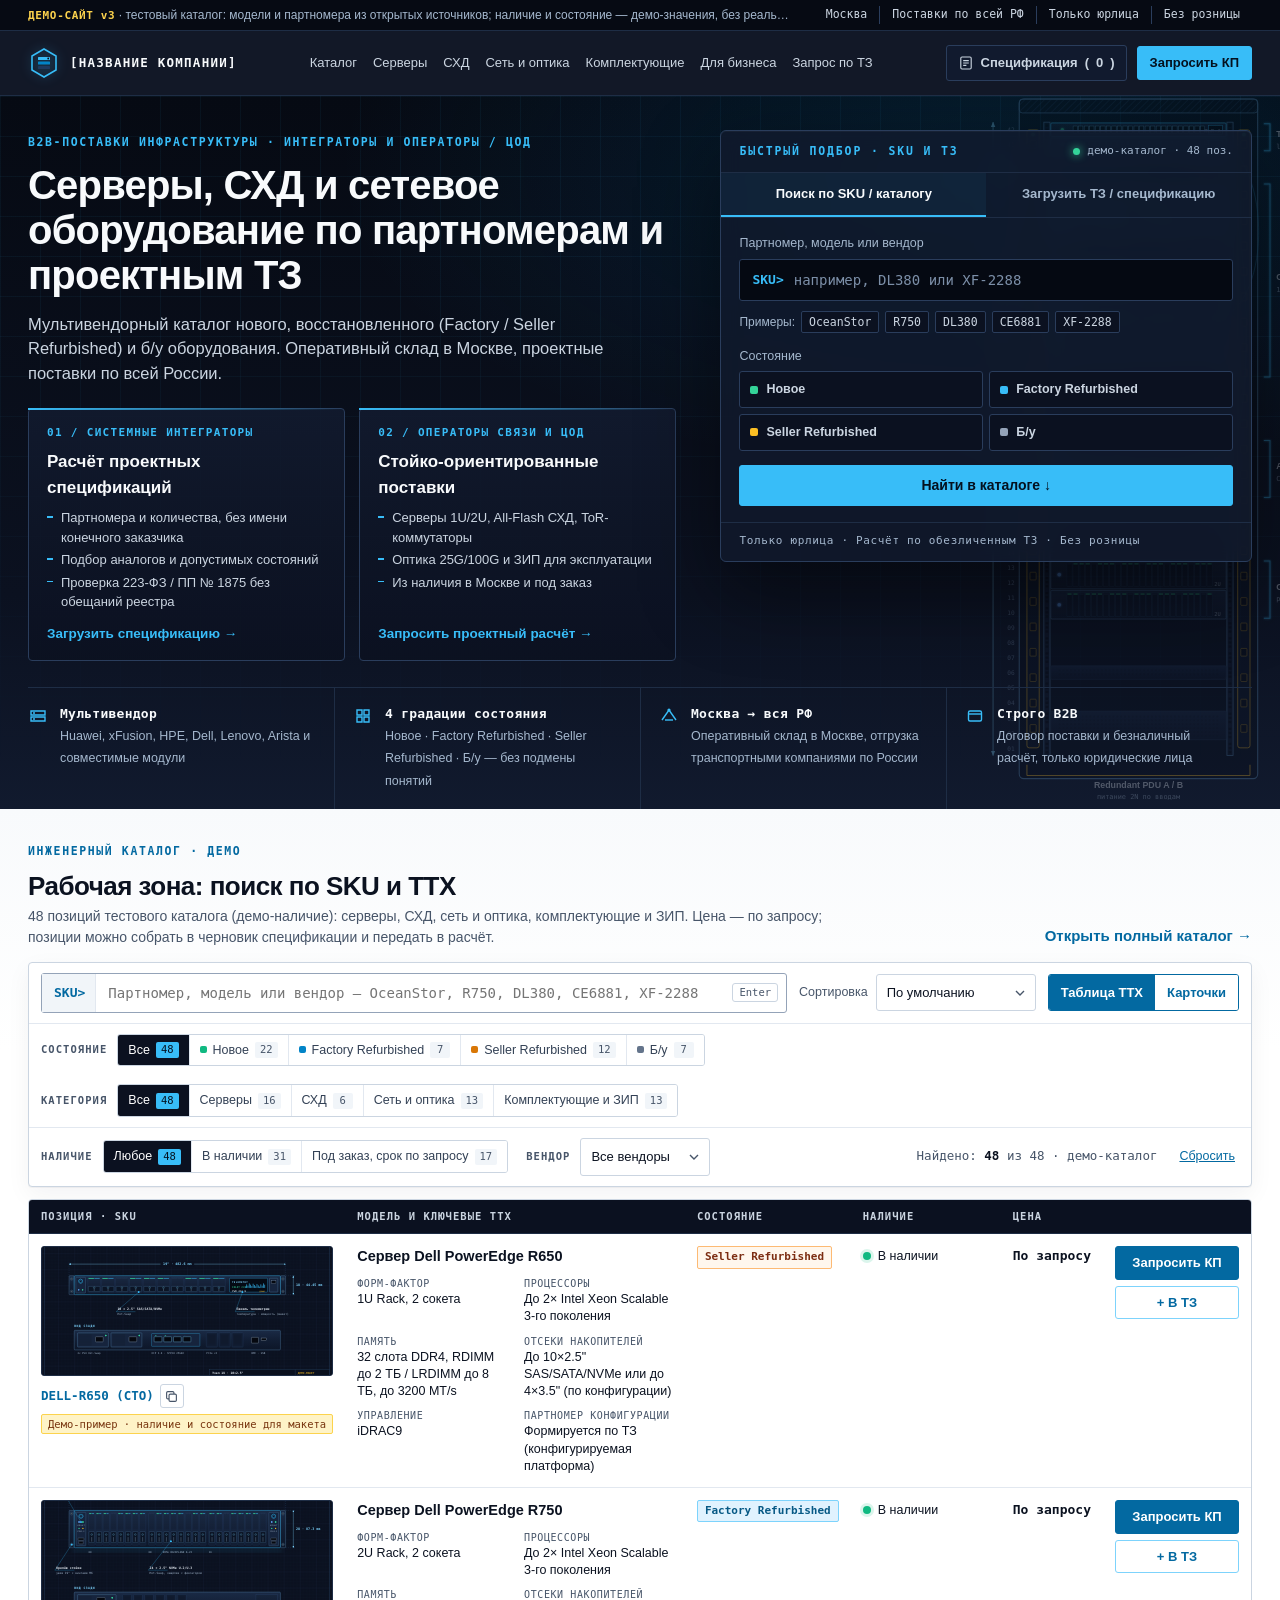
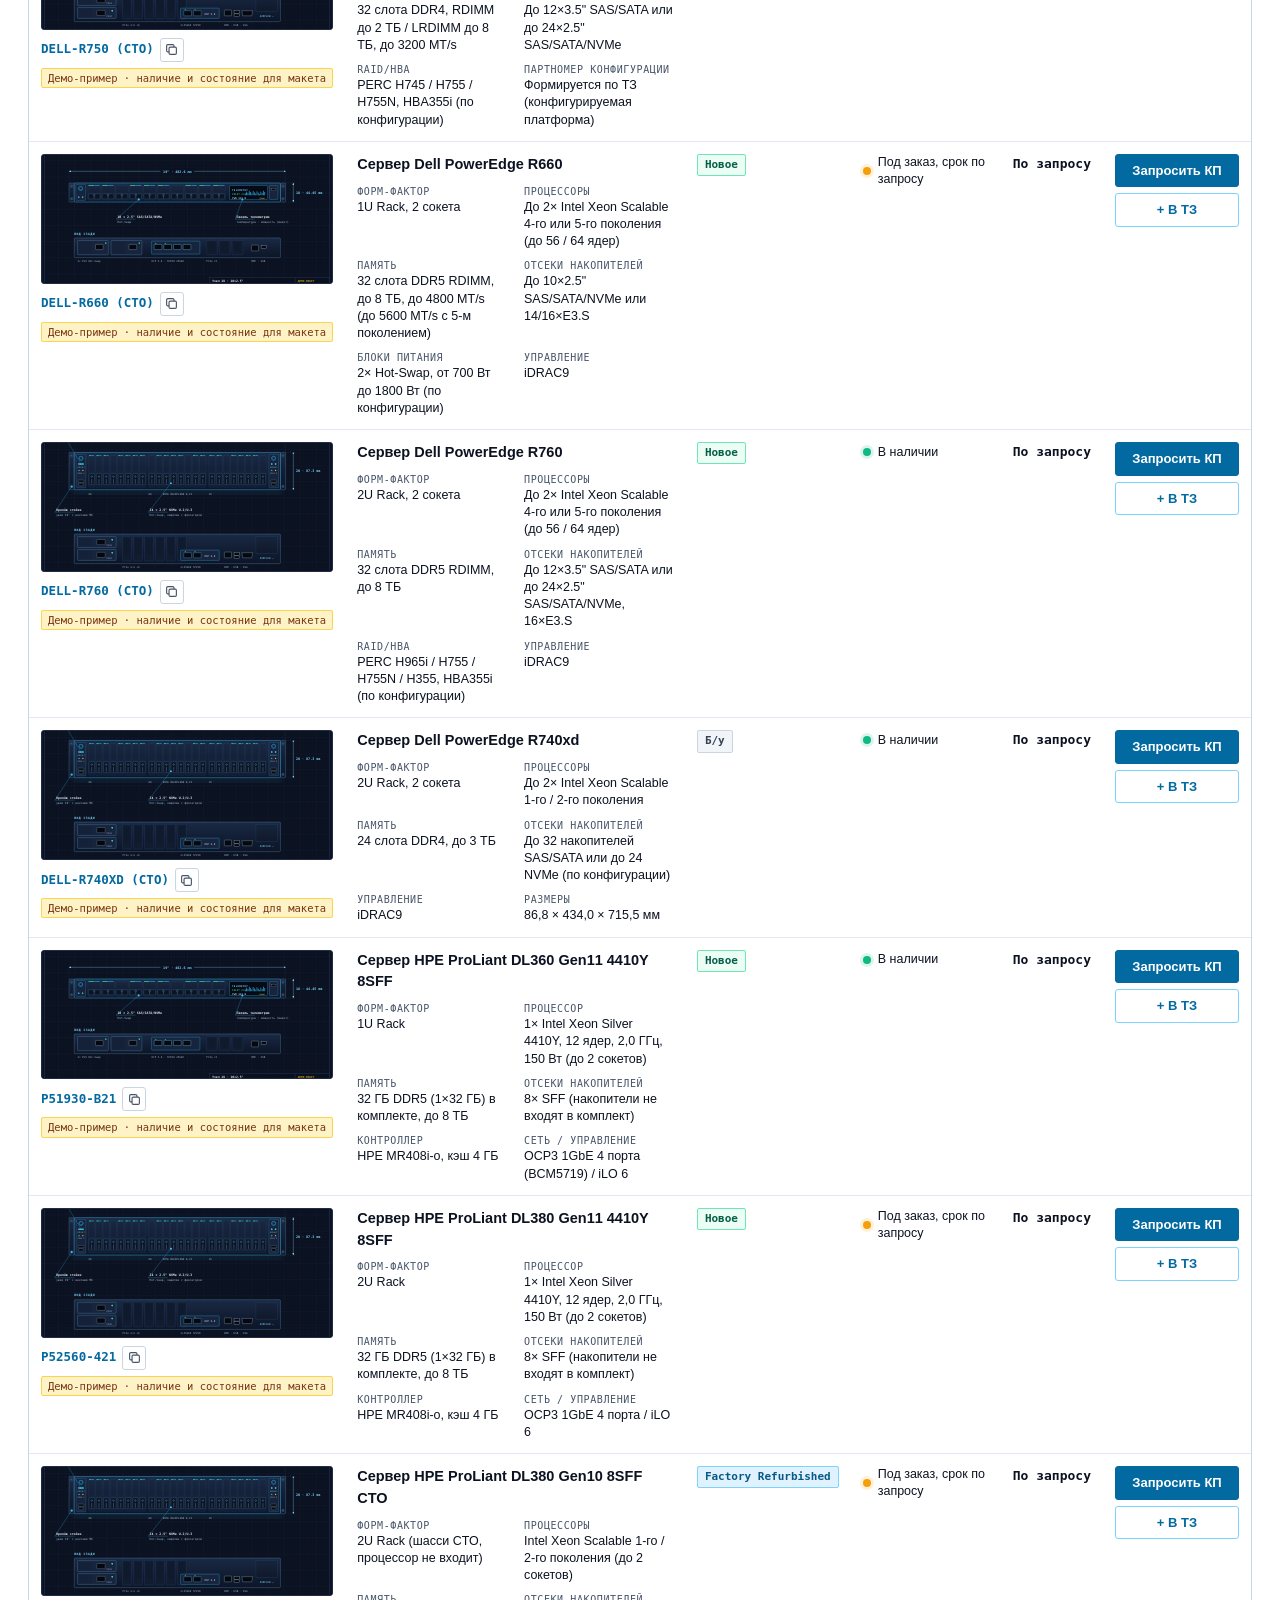
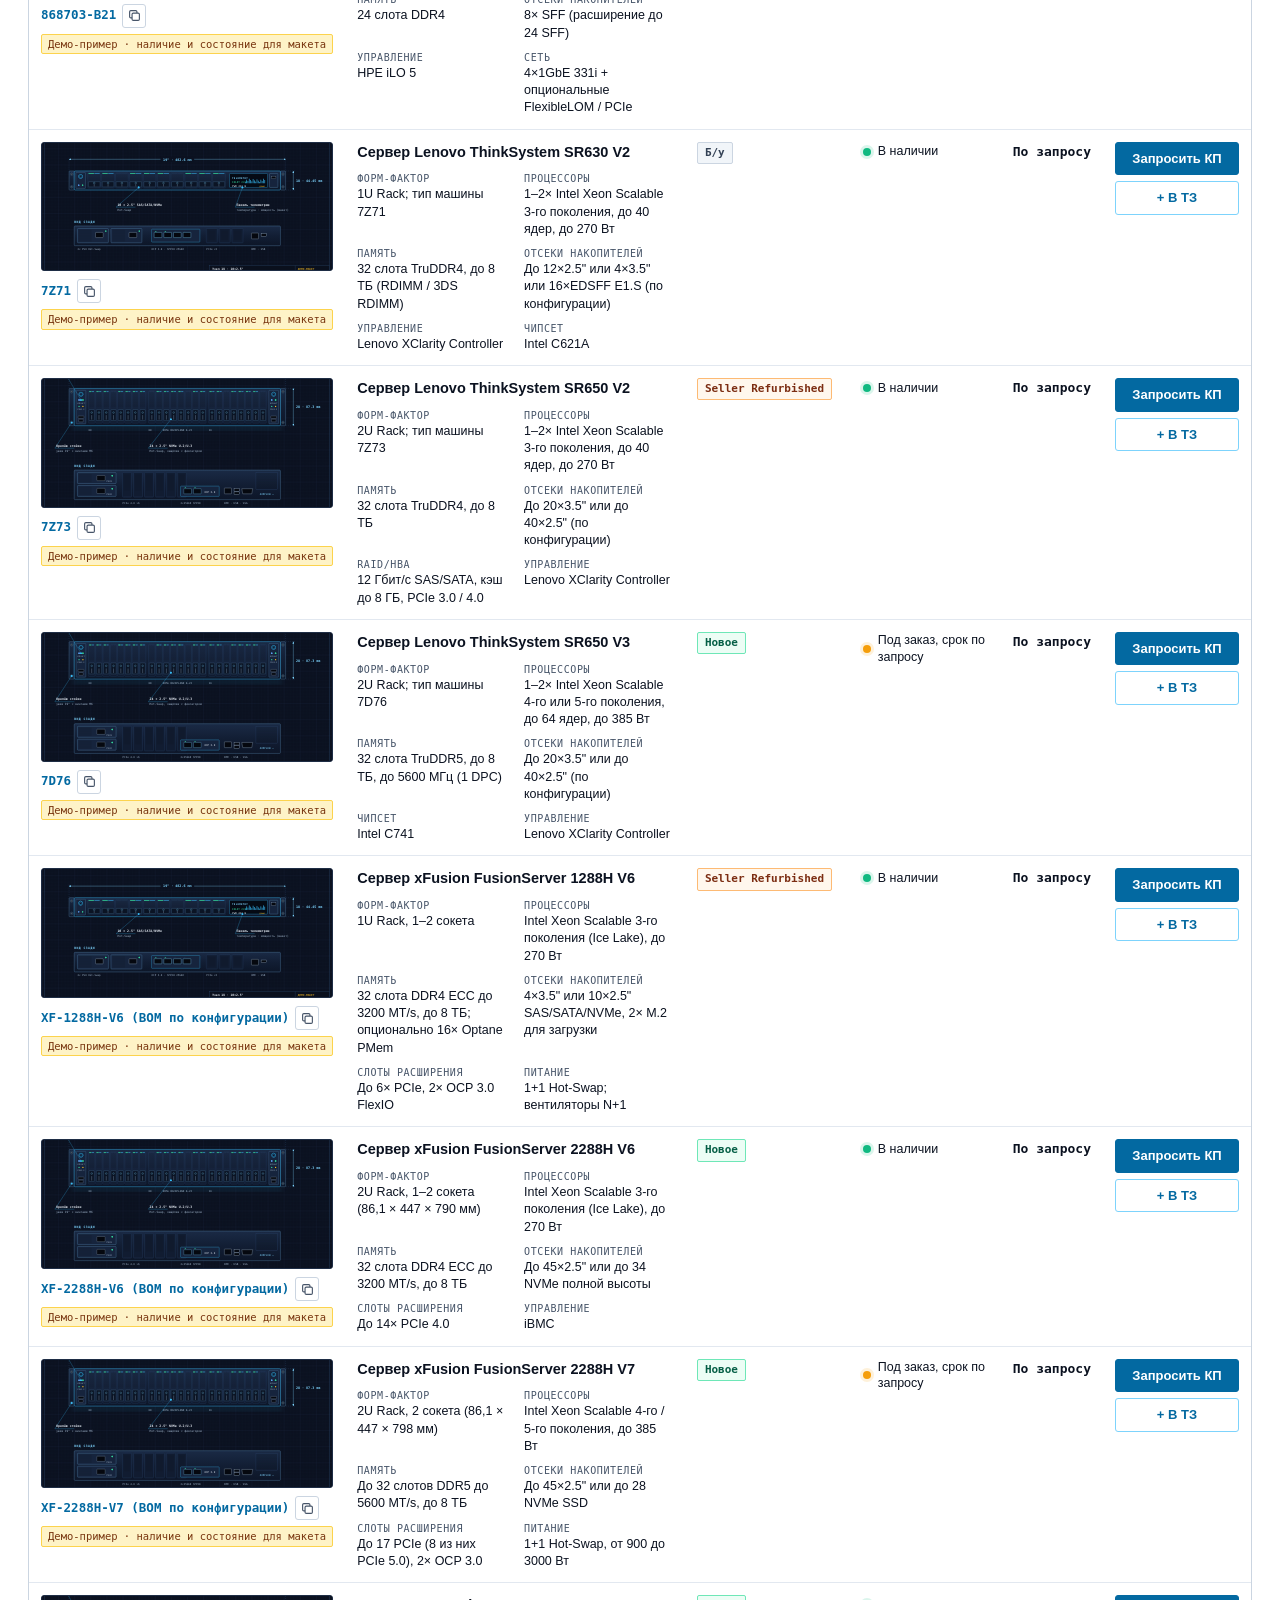
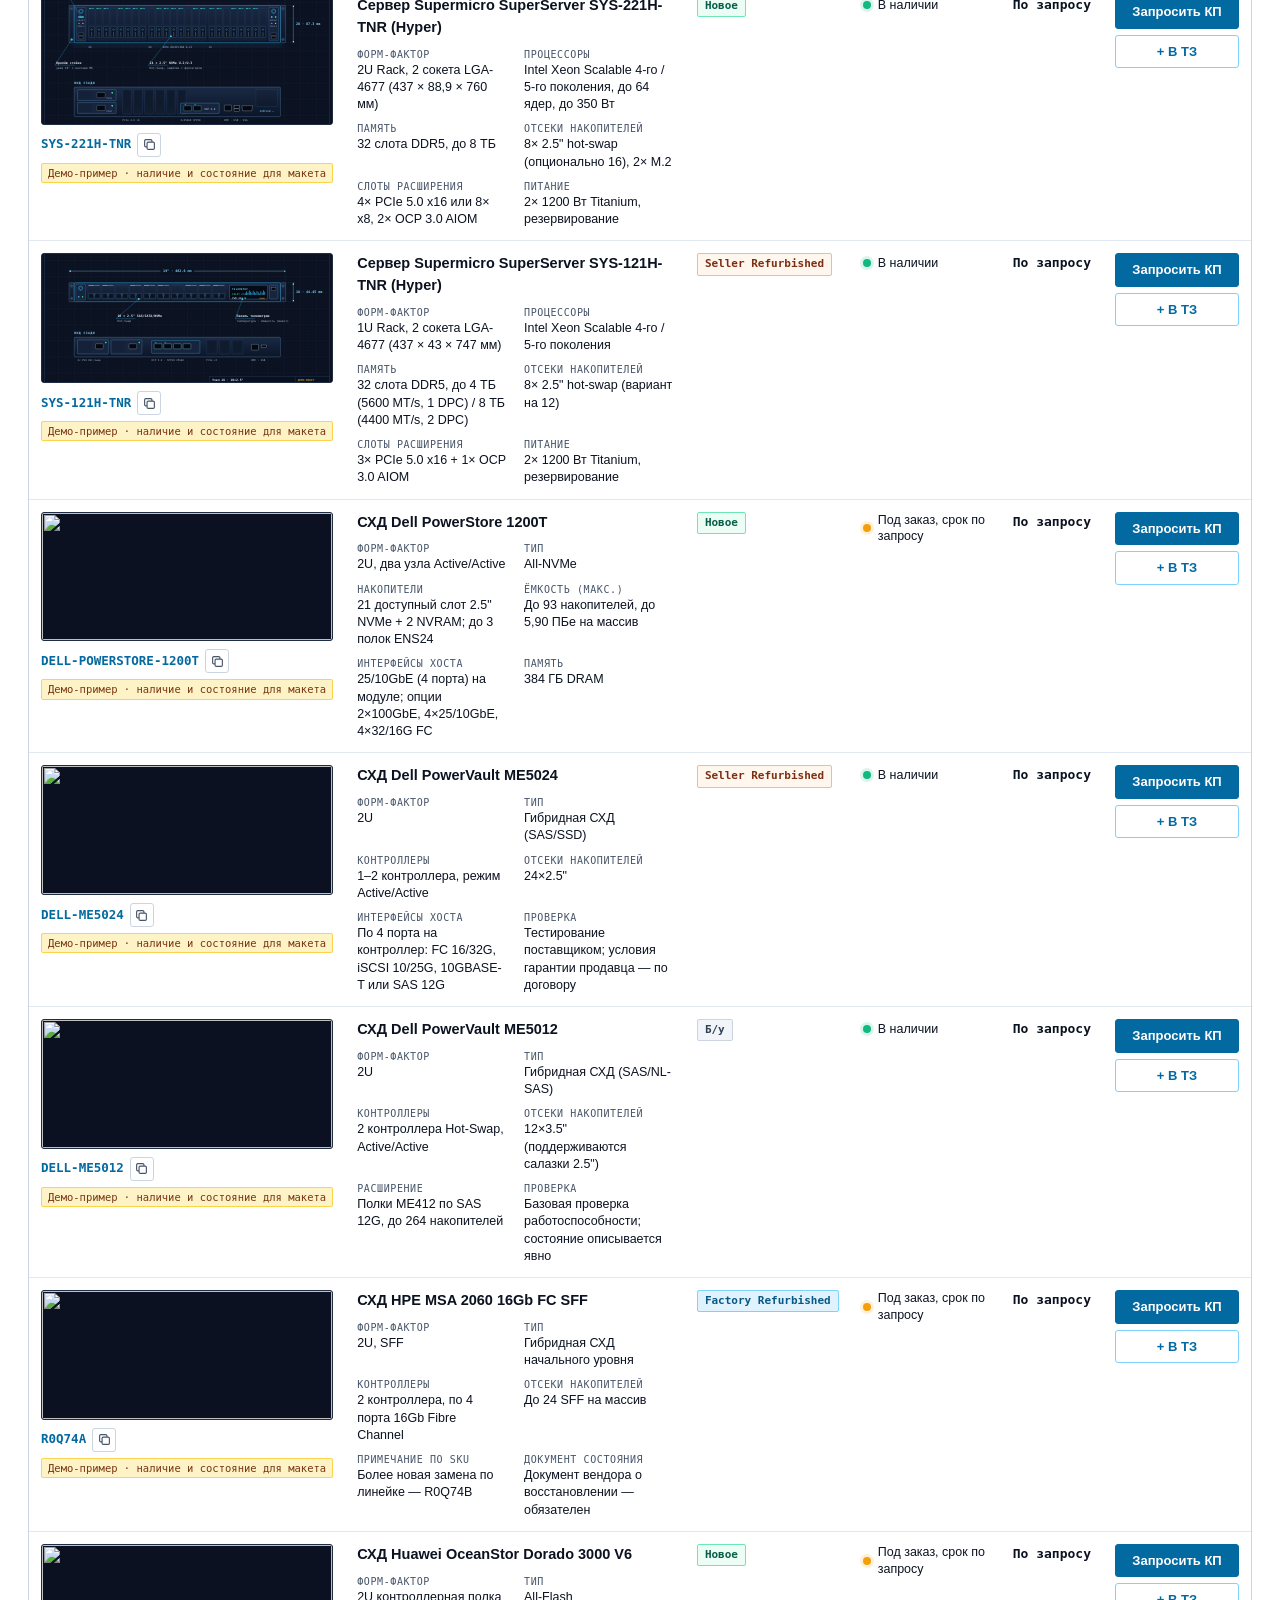
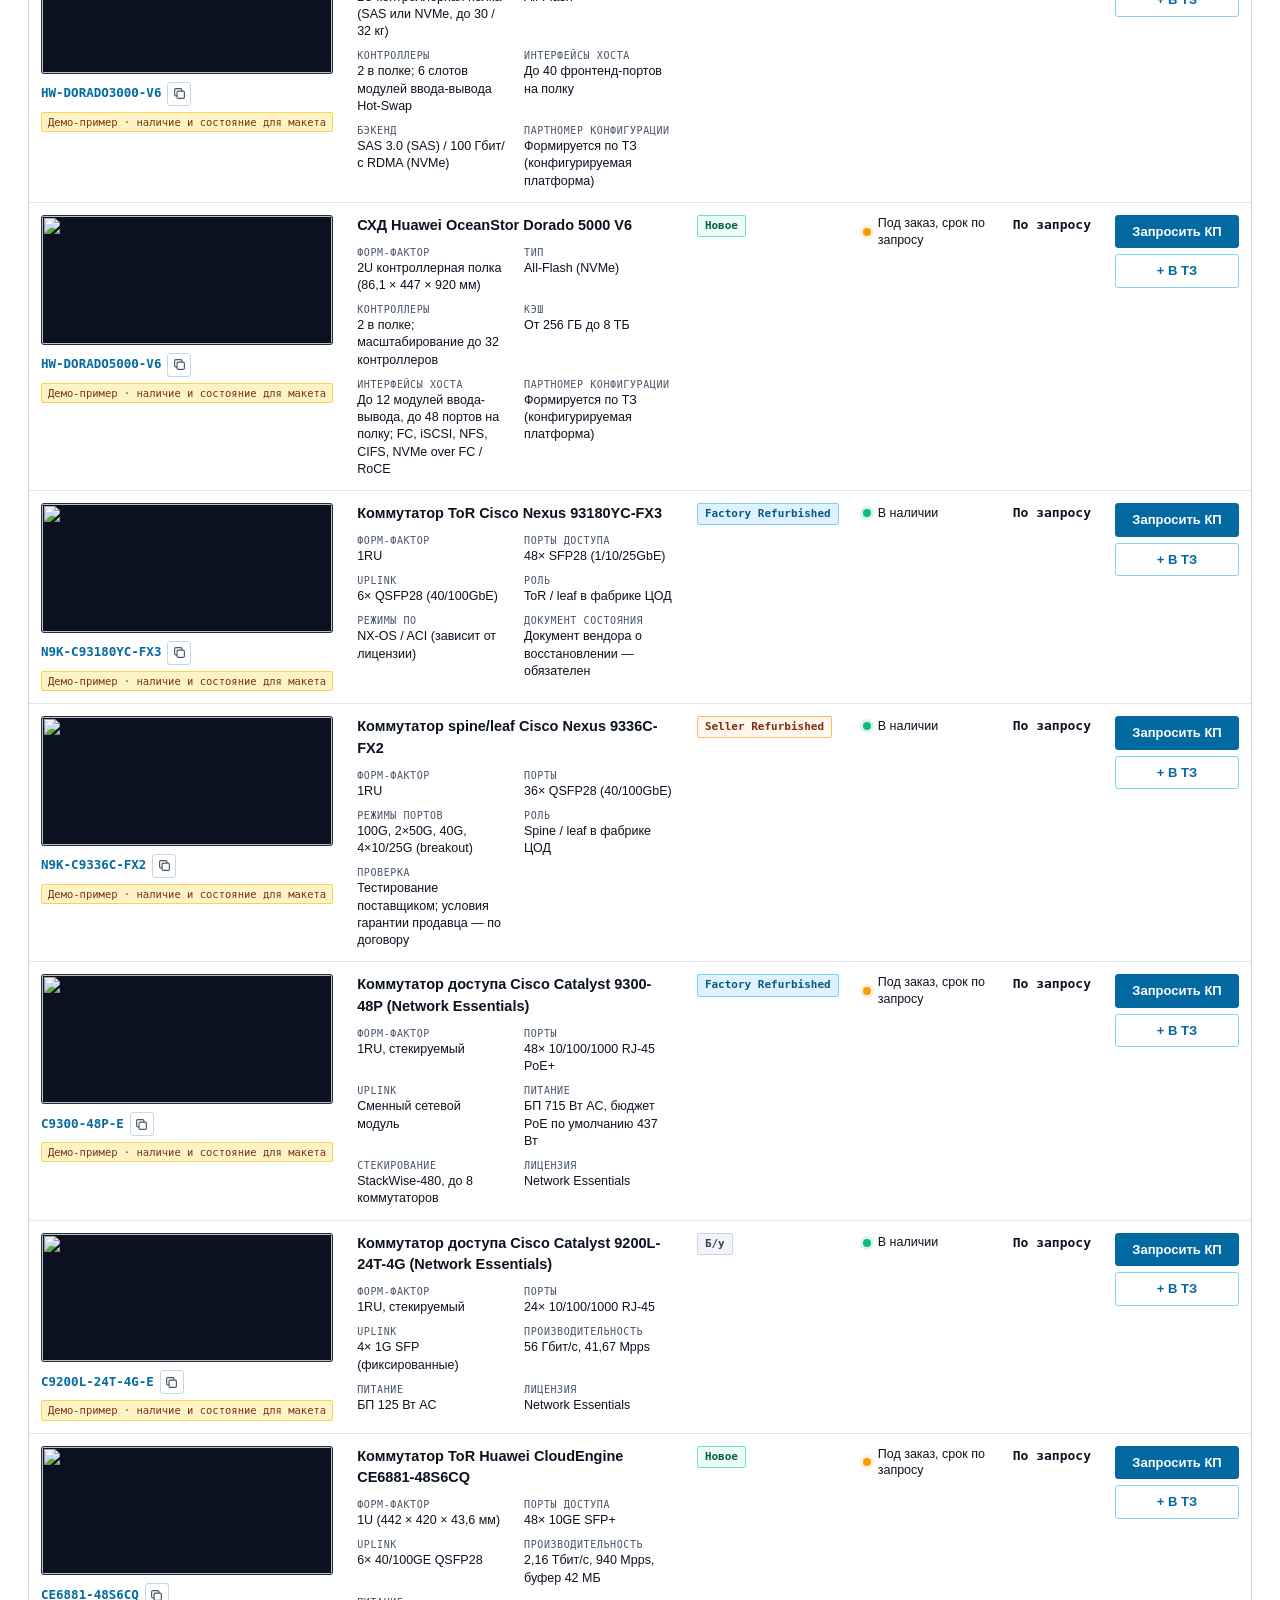
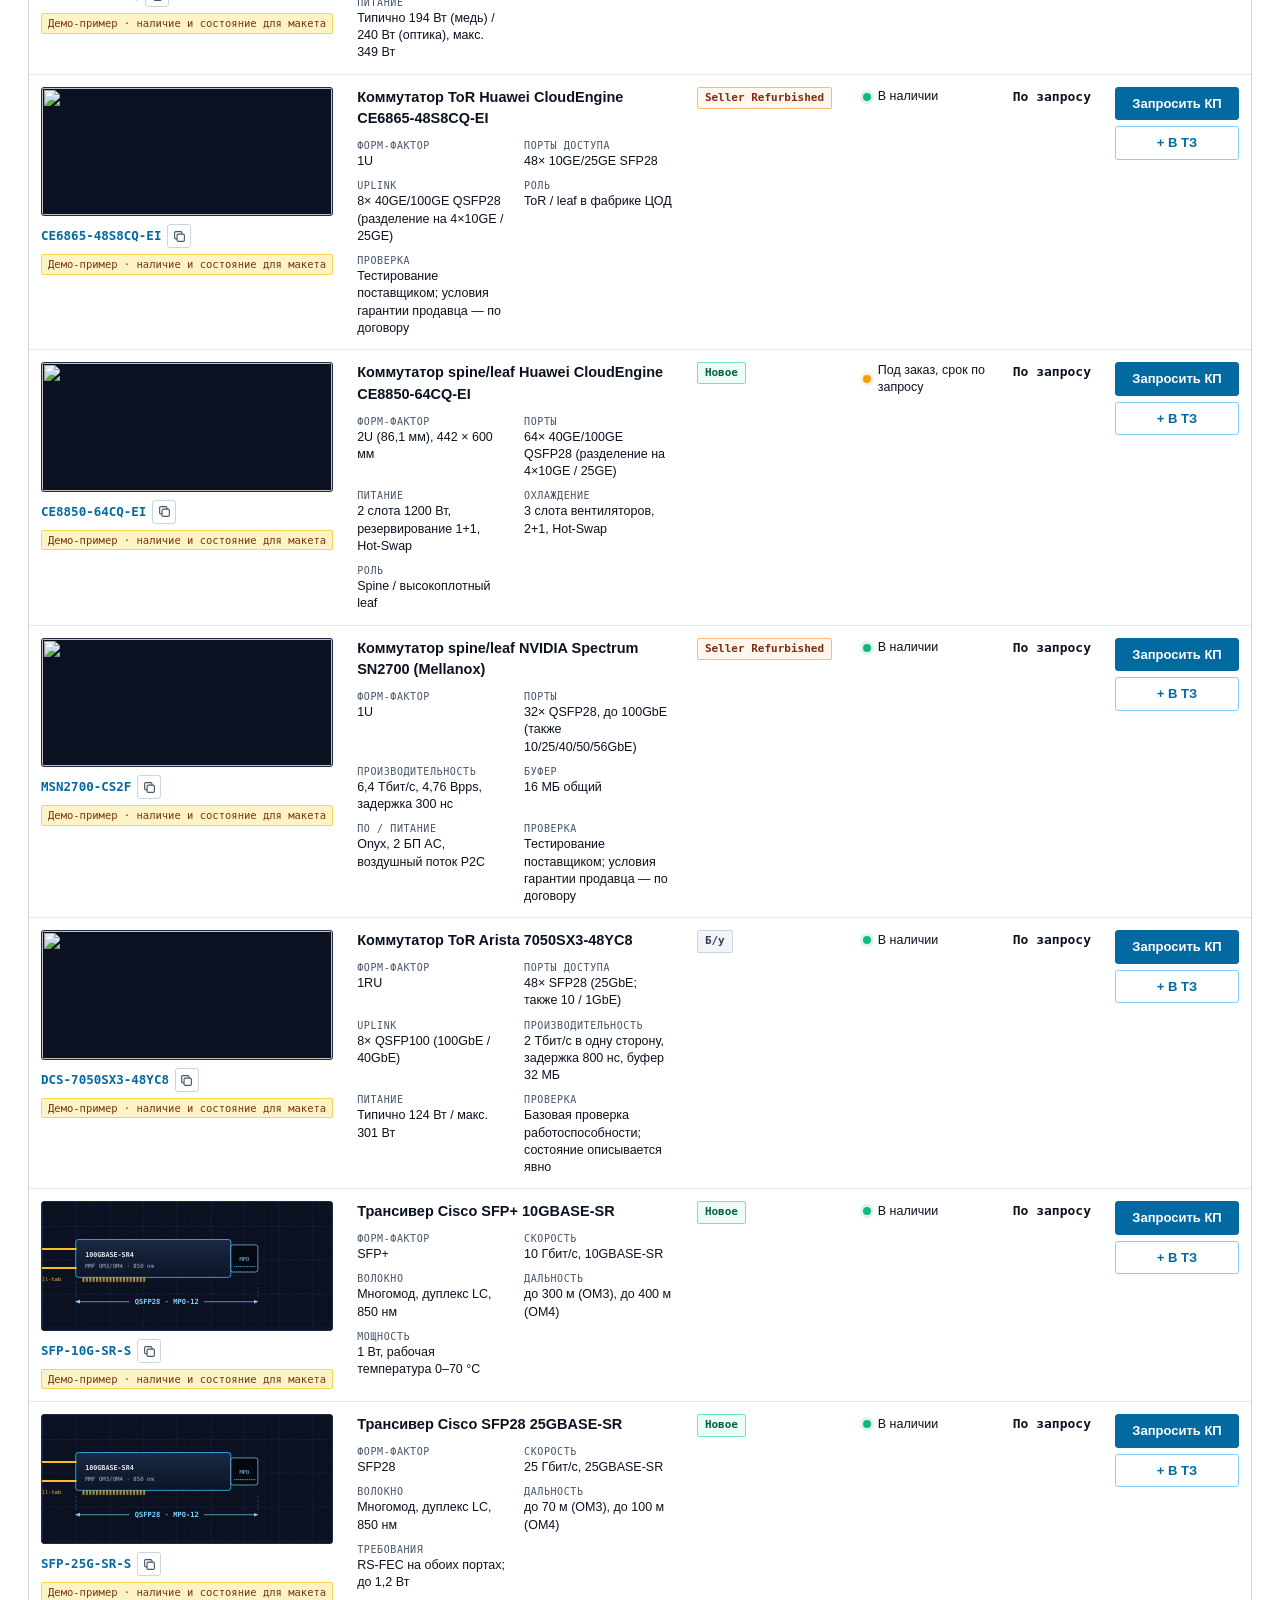
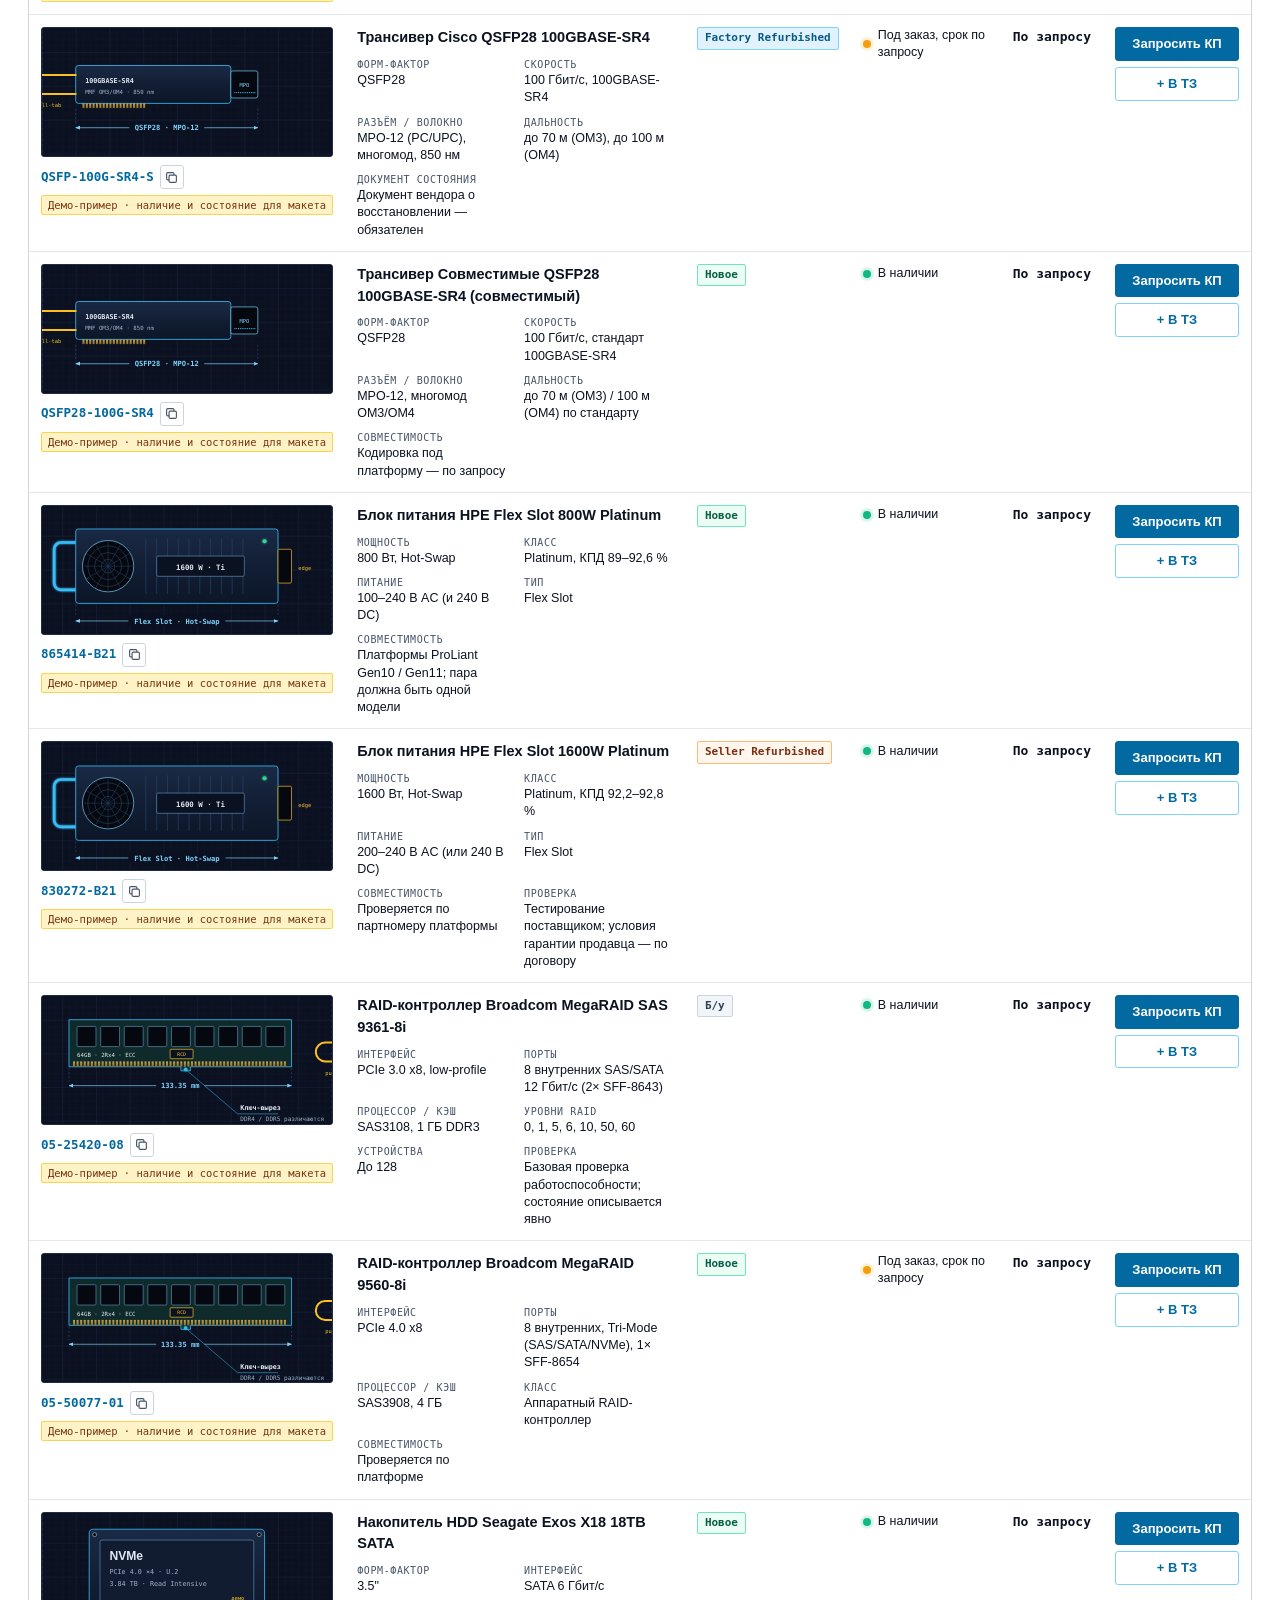
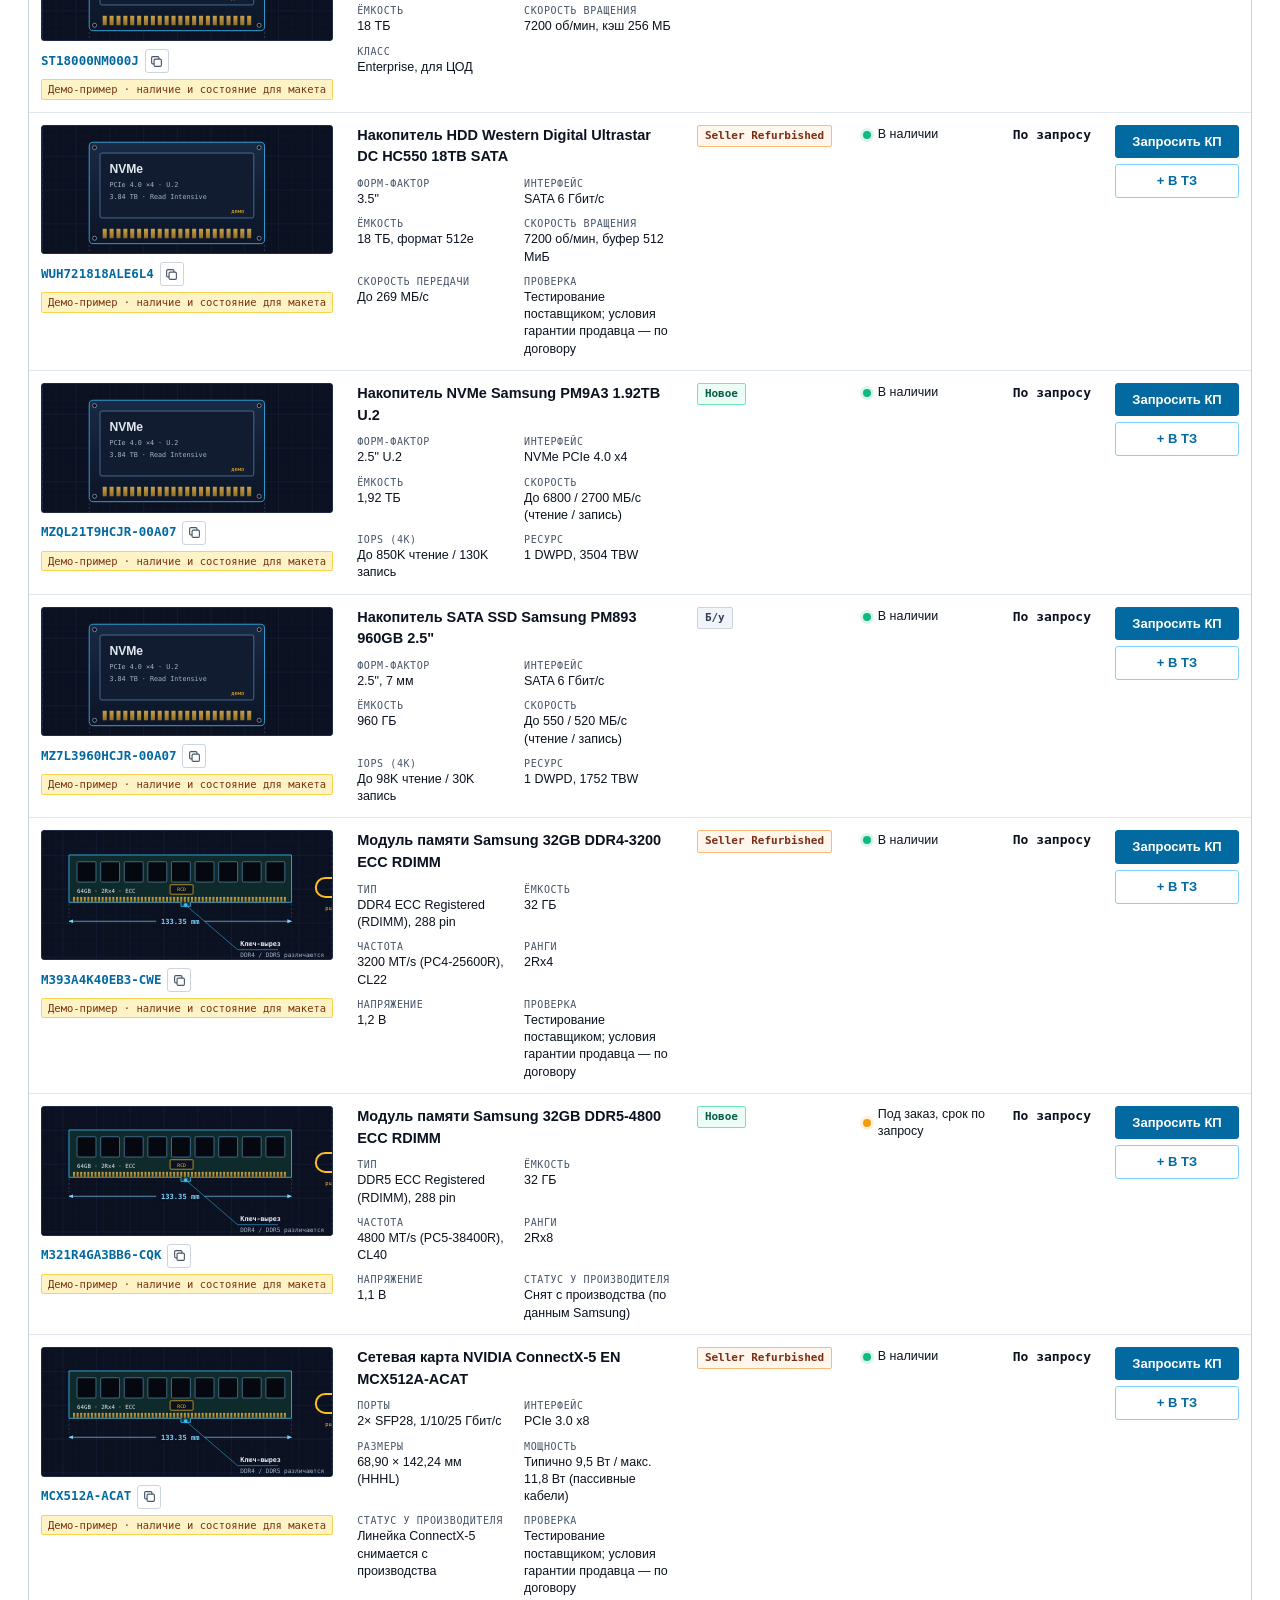
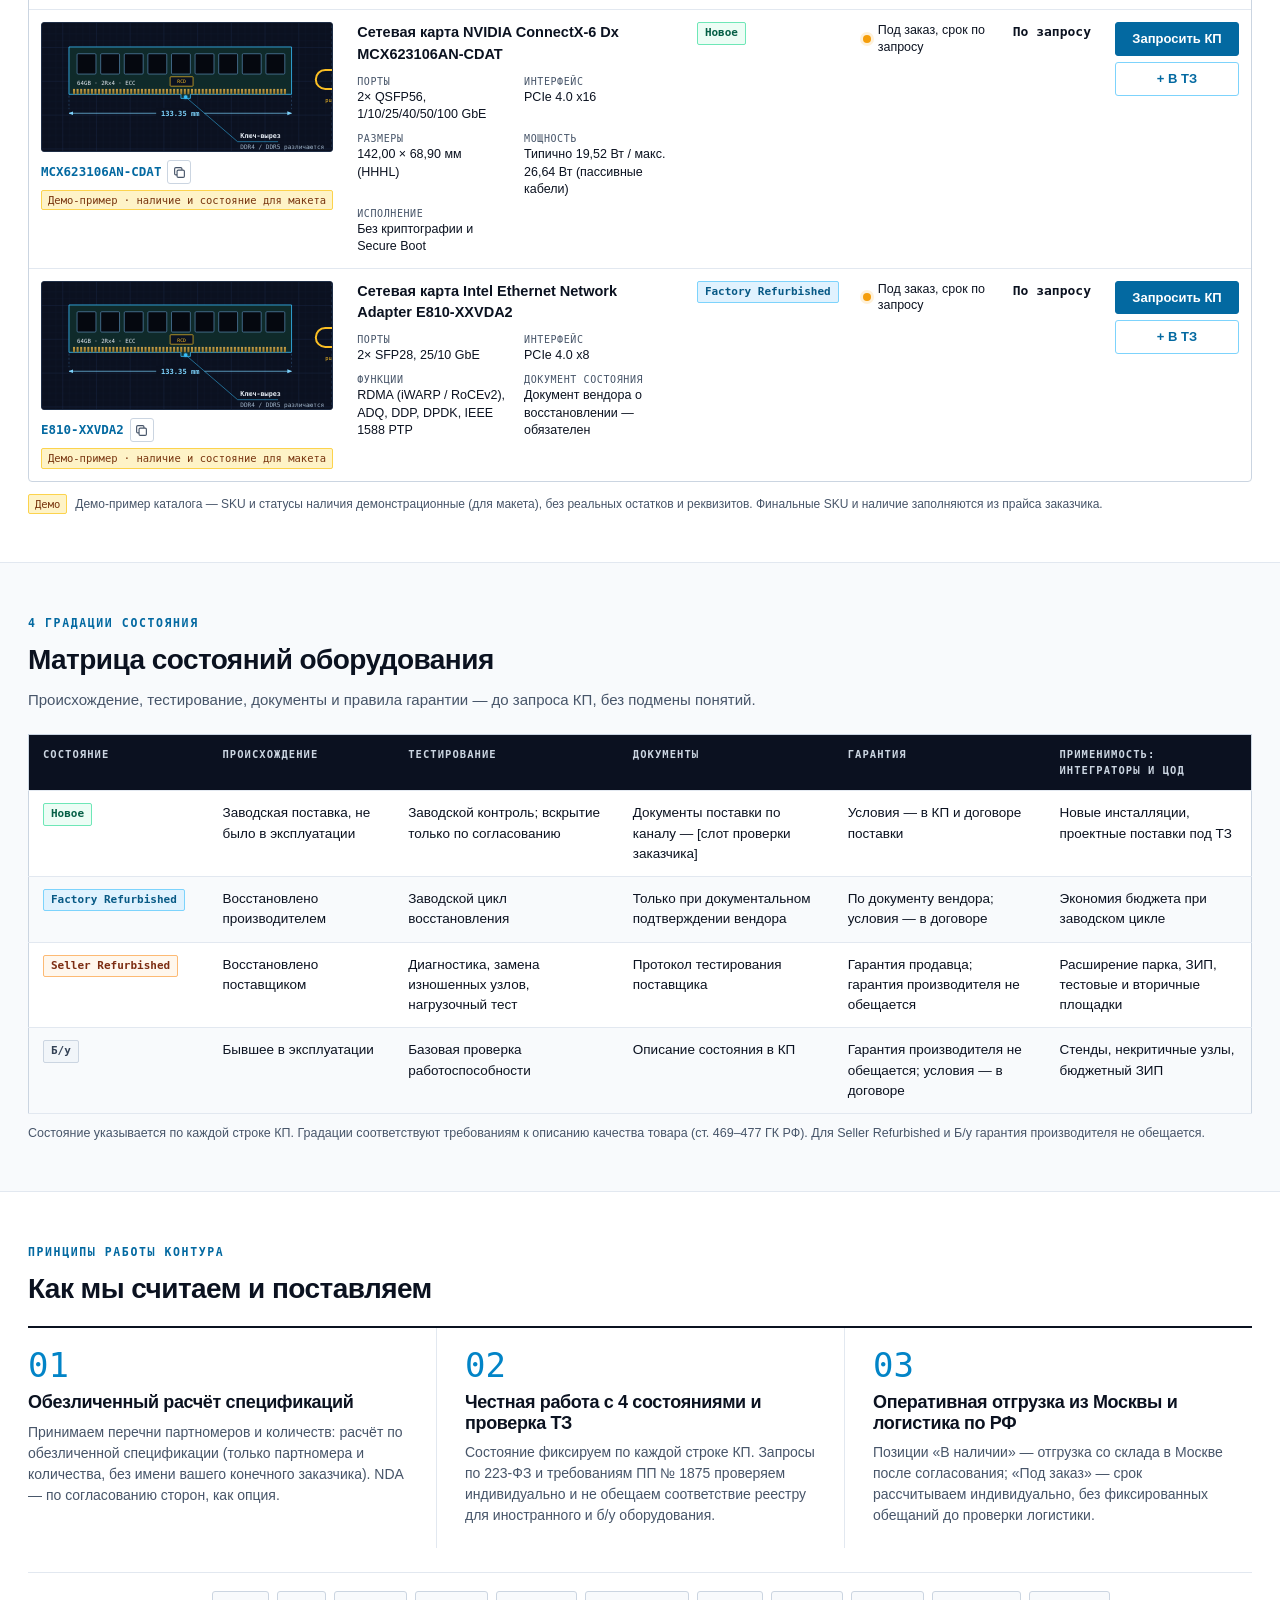
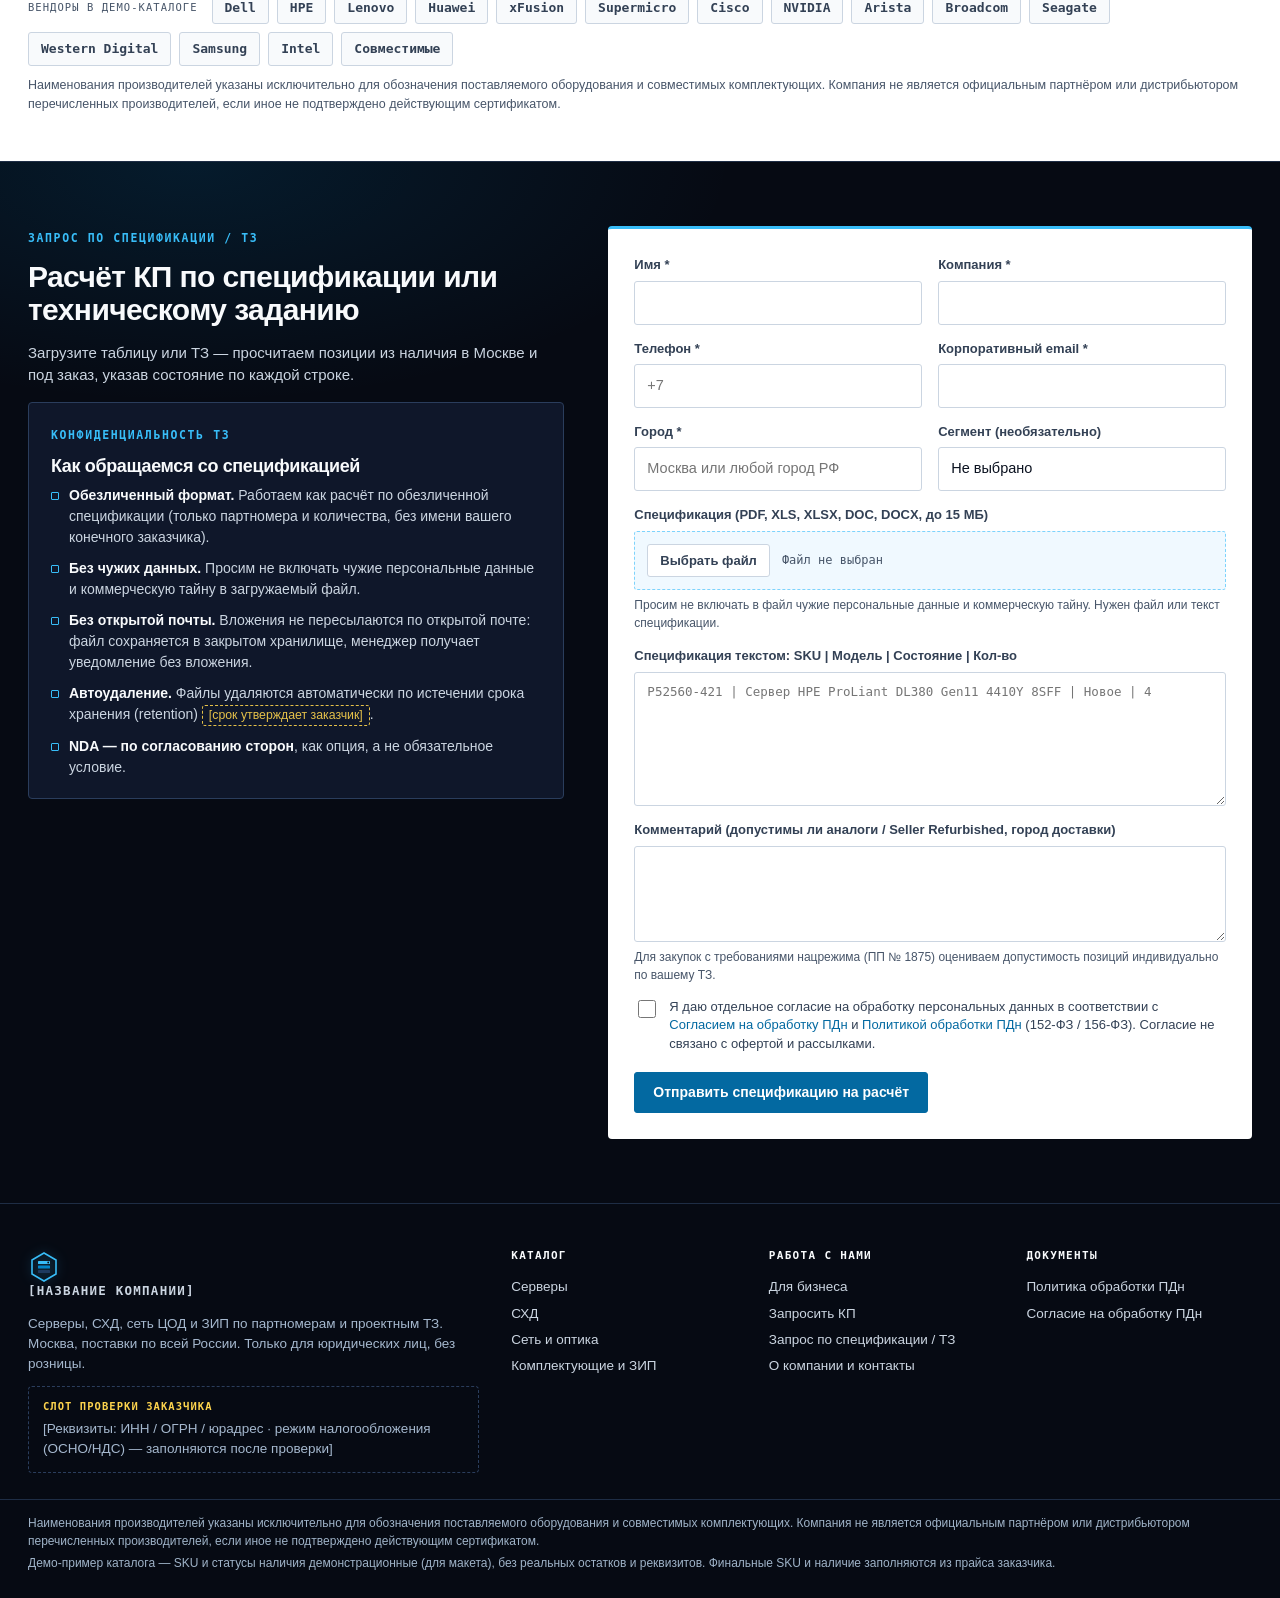
==== index.html @ e1e4afc6 "Demo site v3 (3/5): pages" ====
<!doctype html>
<html lang="ru">
<head>
<meta name="robots" content="noindex,nofollow">
<meta charset="utf-8">
<meta name="viewport" content="width=device-width, initial-scale=1">
<title>Серверы, СХД и сеть ЦОД по партномерам — демо-сайт v3</title>
<meta name="description" content="B2B-поставки серверов, СХД и сетевого оборудования для интеграторов и операторов ЦОД. Москва и вся РФ.">
<link rel="icon" href="data:,">
<link rel="stylesheet" href="assets/style.css">
</head>
<body class="pg-index">
<a class="skip" href="#main">К содержанию</a>
<div class="util-bar"><div class="wrap ub"><span class="ub-demo"><b>ДЕМО-САЙТ v3</b> · тестовый каталог: модели и партномера из открытых источников; наличие и состояние — демо-значения, без реальных остатков и реквизитов</span><span class="ub-facts"><span>Москва</span><span>Поставки по всей РФ</span><span>Только юрлица</span><span>Без розницы</span></span></div></div><header class="site-header"><div class="wrap hdr"><a class="logo" href="index.html"><svg class="logo-mark" viewBox="0 0 32 32" aria-hidden="true"><path d="M16 2 28 9v14l-12 7L4 23V9z" fill="none" stroke="#38BDF8" stroke-width="1.6"/><rect x="10" y="10" width="12" height="3" rx=".6" fill="#38BDF8"/><rect x="10" y="14.5" width="12" height="3" rx=".6" fill="#0284C7"/><rect x="10" y="19" width="12" height="3" rx=".6" fill="#1E3A5F"/><circle cx="20.2" cy="11.5" r=".9" fill="#060A13"/></svg><span class="logo-txt">[НАЗВАНИЕ КОМПАНИИ]<small>инфраструктура ЦОД · B2B</small></span></a><nav class="nav" aria-label="Основное меню"><a data-nav href="catalog.html">Каталог</a><a data-nav href="catalog.html?category=servers">Серверы</a><a data-nav href="catalog.html?category=storage">СХД</a><a data-nav href="catalog.html?category=network">Сеть и оптика</a><a data-nav href="catalog.html?category=components">Комплектующие</a><a data-nav href="for-business.html">Для бизнеса</a><a data-nav href="rfq-spec.html">Запрос по ТЗ</a></nav><div class="hdr-cta"><button type="button" class="spec-btn" data-bom-btn aria-label="Черновик спецификации"><svg viewBox="0 0 20 20" aria-hidden="true"><rect x="3.5" y="2.5" width="13" height="15" rx="1.5" fill="none" stroke="currentColor" stroke-width="1.4"/><path d="M6.5 7h7M6.5 10h7M6.5 13h4" stroke="currentColor" stroke-width="1.4"/></svg><span class="spec-l">Спецификация</span> (<span data-bom-count>0</span>)</button><a class="btn btn-cyan btn-sm hdr-kp" href="rfq.html">Запросить КП</a><button class="menu-btn" type="button" data-menu-toggle aria-expanded="false" aria-label="Меню"><span></span><span></span><span></span></button></div></div></header>
<main id="main">
<section class="hero"><div class="hero-grid-bg" aria-hidden="true"></div><img class="hero-rack" src="assets/img/rack-42u-blueprint.svg" alt="" aria-hidden="true">
<div class="wrap hero-grid"><div class="hero-l">
<span class="eyebrow">B2B-ПОСТАВКИ ИНФРАСТРУКТУРЫ · ИНТЕГРАТОРЫ И ОПЕРАТОРЫ / ЦОД</span>
<h1>Серверы, СХД и сетевое оборудование по партномерам и проектным ТЗ</h1>
<p class="lead">Мультивендорный каталог нового, восстановленного (Factory / Seller Refurbished) и б/у оборудования. Оперативный склад в Москве, проектные поставки по всей России.</p>
<div class="seg-cards">
<a class="seg-card" href="rfq-spec.html?segment=integrator"><span class="sc-code mono">01 / СИСТЕМНЫЕ ИНТЕГРАТОРЫ</span><b>Расчёт проектных спецификаций</b>
<ul><li>Партномера и количества, без имени конечного заказчика</li><li>Подбор аналогов и допустимых состояний</li><li>Проверка 223-ФЗ / ПП № 1875 без обещаний реестра</li></ul><span class="sc-cta">Загрузить спецификацию →</span></a>
<a class="seg-card" href="rfq.html?segment=operator"><span class="sc-code mono">02 / ОПЕРАТОРЫ СВЯЗИ И ЦОД</span><b>Стойко-ориентированные поставки</b>
<ul><li>Серверы 1U/2U, All-Flash СХД, ToR-коммутаторы</li><li>Оптика 25G/100G и ЗИП для эксплуатации</li><li>Из наличия в Москве и под заказ</li></ul><span class="sc-cta">Запросить проектный расчёт →</span></a>
</div></div>
<div class="qd" data-qd><div class="qd-head"><span class="qd-title mono">БЫСТРЫЙ ПОДБОР · SKU И ТЗ</span><span class="qd-live"><i></i>демо-каталог · 48 поз.</span></div>
<div class="qd-tabs" role="tablist"><button type="button" role="tab" class="is-on" aria-selected="true" data-qd-tab="search">Поиск по SKU / каталогу</button><button type="button" role="tab" aria-selected="false" data-qd-tab="spec">Загрузить ТЗ / спецификацию</button></div>
<div class="qd-panel" data-qd-panel="search" role="tabpanel"><form data-qd-search>
<label class="qd-l" for="qd-q">Партномер, модель или вендор</label><div class="qd-input"><span class="mono">SKU&gt;</span><input id="qd-q" name="qd_q" class="mono" autocomplete="off" spellcheck="false" placeholder="например, DL380 или XF-2288"></div>
<div class="qd-ex"><span>Примеры:</span><button type="button" class="ex mono" data-qd-example="OceanStor">OceanStor</button><button type="button" class="ex mono" data-qd-example="R750">R750</button><button type="button" class="ex mono" data-qd-example="DL380">DL380</button><button type="button" class="ex mono" data-qd-example="CE6881">CE6881</button><button type="button" class="ex mono" data-qd-example="XF-2288">XF-2288</button></div>
<span class="qd-l">Состояние</span><div class="qd-chips"><button type="button" class="qchip qc-new" data-qd-cond="new" aria-pressed="false">Новое</button><button type="button" class="qchip qc-factory" data-qd-cond="factory" aria-pressed="false">Factory Refurbished</button><button type="button" class="qchip qc-seller" data-qd-cond="seller" aria-pressed="false">Seller Refurbished</button><button type="button" class="qchip qc-used" data-qd-cond="used" aria-pressed="false">Б/у</button></div>
<button class="btn btn-cyan btn-block" type="submit">Найти в каталоге ↓</button></form></div>
<div class="qd-panel" data-qd-panel="spec" role="tabpanel" hidden><form data-qd-spec>
<span class="qd-l">Файл спецификации</span><div class="qd-file"><input class="file-native" id="qd-file" type="file" accept=".pdf,.xls,.xlsx,.doc,.docx"><label class="btn btn-outline btn-sm" for="qd-file">Выбрать файл</label><span class="mono" data-qd-file-info>Файл не выбран</span></div>
<span class="qd-hint">PDF, XLS, XLSX, DOC, DOCX · до 15 МБ</span>
<label class="qd-l" for="qd-list">Или список SKU и количеств</label><textarea id="qd-list" name="qd_list" class="mono" rows="3" placeholder="P52560-421 — 4 шт.&#10;QSFP-100G-SR4-S — 16 шт."></textarea>
<button class="btn btn-cyan btn-block" type="submit">Перейти к расчёту ТЗ →</button></form></div>
<div class="qd-foot mono">Только юрлица · Расчёт по обезличенным ТЗ · Без розницы</div></div>
</div><div class="wrap"><div class="facts"><div class="fact"><svg viewBox="0 0 20 20" aria-hidden="true"><path d="M3 5h14v4H3zM3 11h14v4H3z" fill="none" stroke="currentColor" stroke-width="1.4"/><circle cx="6" cy="7" r="1" fill="currentColor"/><circle cx="6" cy="13" r="1" fill="currentColor"/></svg><div><b>Мультивендор</b><span>Huawei, xFusion, HPE, Dell, Lenovo, Arista и совместимые модули</span></div></div><div class="fact"><svg viewBox="0 0 20 20" aria-hidden="true"><path d="M4 4h5v5H4zM11 4h5v5h-5zM4 11h5v5H4zM11 11h5v5h-5z" fill="none" stroke="currentColor" stroke-width="1.4"/></svg><div><b>4 градации состояния</b><span>Новое · Factory Refurbished · Seller Refurbished · Б/у — без подмены понятий</span></div></div><div class="fact"><svg viewBox="0 0 20 20" aria-hidden="true"><path d="M3 14 10 4l7 10" fill="none" stroke="currentColor" stroke-width="1.4"/><circle cx="10" cy="4" r="1.6" fill="currentColor"/><path d="M6 14h8" stroke="currentColor" stroke-width="1.4"/></svg><div><b>Москва → вся РФ</b><span>Оперативный склад в Москве, отгрузка транспортными компаниями по России</span></div></div><div class="fact"><svg viewBox="0 0 20 20" aria-hidden="true"><rect x="3.5" y="5" width="13" height="10" rx="1.5" fill="none" stroke="currentColor" stroke-width="1.4"/><path d="M3.5 8h13" stroke="currentColor" stroke-width="1.4"/></svg><div><b>Строго B2B</b><span>Договор поставки и безналичный расчёт, только юридические лица</span></div></div></div></div></section>
<section class="light" id="workzone"><div class="wrap"><div class="wz" data-catalog data-view="table" data-main-catalog>
<div class="wz-head"><div><span class="eyebrow">ИНЖЕНЕРНЫЙ КАТАЛОГ · ДЕМО</span><h2>Рабочая зона: поиск по SKU и ТТХ</h2><p class="wz-sub">48 позиций тестового каталога (демо-наличие): серверы, СХД, сеть и оптика, комплектующие и ЗИП. Цена — по запросу; позиции можно собрать в черновик спецификации и передать в расчёт.</p></div><a class="wz-link" href="catalog.html">Открыть полный каталог →</a></div><div class="toolbar">
<div class="tb-row"><form class="sku-search" data-search-form role="search"><span class="sku-pfx mono" aria-hidden="true">SKU&gt;</span><input type="search" data-fsearch placeholder="Партномер, модель или вендор — OceanStor, R750, DL380, CE6881, XF-2288" aria-label="Поиск по партномеру, модели или вендору" autocomplete="off" spellcheck="false"><kbd class="mono">Enter</kbd></form>
<label class="tb-sel"><span>Сортировка</span><select data-fsel="sort" aria-label="Сортировка"><option value="default">По умолчанию</option><option value="stock">Сначала в наличии</option><option value="vendor">По вендору</option><option value="form">По форм-фактору</option></select></label>
<div class="view-tg" role="group" aria-label="Вид"><button type="button" data-view="table">Таблица ТТХ</button><button type="button" data-view="cards">Карточки</button></div></div>
<div class="tb-row tb-filters"><div class="fgroup"><span class="fl">Состояние</span><div class="seg seg-cond" role="group" aria-label="Состояние"><button type="button" data-fbtn data-key="condition" data-value="">Все <span class="n"></span></button><button type="button" class="fb-new" data-fbtn data-key="condition" data-value="new">Новое <span class="n"></span></button><button type="button" class="fb-factory" data-fbtn data-key="condition" data-value="factory">Factory Refurbished <span class="n"></span></button><button type="button" class="fb-seller" data-fbtn data-key="condition" data-value="seller">Seller Refurbished <span class="n"></span></button><button type="button" class="fb-used" data-fbtn data-key="condition" data-value="used">Б/у <span class="n"></span></button></div></div>
<div class="fgroup"><span class="fl">Категория</span><div class="seg" role="group" aria-label="Категория"><button type="button" data-fbtn data-key="category" data-value="">Все <span class="n"></span></button><button type="button" class="fb-servers" data-fbtn data-key="category" data-value="servers">Серверы <span class="n"></span></button><button type="button" class="fb-storage" data-fbtn data-key="category" data-value="storage">СХД <span class="n"></span></button><button type="button" class="fb-network" data-fbtn data-key="category" data-value="network">Сеть и оптика <span class="n"></span></button><button type="button" class="fb-components" data-fbtn data-key="category" data-value="components">Комплектующие и ЗИП <span class="n"></span></button></div></div></div>
<div class="tb-row tb-filters"><div class="fgroup"><span class="fl">Наличие</span><div class="seg" role="group" aria-label="Наличие"><button type="button" data-fbtn data-key="availability" data-value="">Любое <span class="n"></span></button><button type="button" class="fb-in_stock" data-fbtn data-key="availability" data-value="in_stock">В наличии <span class="n"></span></button><button type="button" class="fb-on_order" data-fbtn data-key="availability" data-value="on_order">Под заказ, срок по запросу <span class="n"></span></button></div></div>
<div class="fgroup"><span class="fl">Вендор</span><select data-fsel="vendor" aria-label="Вендор"><option value="">Все вендоры</option><option value="Dell">Dell</option><option value="HPE">HPE</option><option value="Lenovo">Lenovo</option><option value="Huawei">Huawei</option><option value="xFusion">xFusion</option><option value="Supermicro">Supermicro</option><option value="Cisco">Cisco</option><option value="NVIDIA">NVIDIA</option><option value="Arista">Arista</option><option value="Broadcom">Broadcom</option><option value="Seagate">Seagate</option><option value="Western Digital">Western Digital</option><option value="Samsung">Samsung</option><option value="Intel">Intel</option><option value="Совместимые">Совместимые</option></select></div>
<span class="tb-count" data-count></span><button type="button" class="tb-reset" data-reset>Сбросить</button></div>
</div>
<div class="results" data-results></div>
<p class="wz-demo"><span class="demo-tag">Демо</span> Демо-пример каталога — SKU и статусы наличия демонстрационные (для макета), без реальных остатков и реквизитов. Финальные SKU и наличие заполняются из прайса заказчика.</p>
</div></div></section>
<section class="light light-alt" id="conditions"><div class="wrap"><div class="sec-head"><span class="eyebrow">4 ГРАДАЦИИ СОСТОЯНИЯ</span><h2>Матрица состояний оборудования</h2><p>Происхождение, тестирование, документы и правила гарантии — до запроса КП, без подмены понятий.</p></div><div class="tbl-wrap"><table class="cond-table"><thead><tr><th>Состояние</th><th>Происхождение</th><th>Тестирование</th><th>Документы</th><th>Гарантия</th><th>Применимость: интеграторы и ЦОД</th></tr></thead><tbody><tr><th scope="row"><span class="badge cond-new">Новое</span></th><td data-l="Происхождение">Заводская поставка, не было в эксплуатации</td><td data-l="Тестирование">Заводской контроль; вскрытие только по согласованию</td><td data-l="Документы">Документы поставки по каналу — [слот проверки заказчика]</td><td data-l="Гарантия">Условия — в КП и договоре поставки</td><td data-l="Применимость">Новые инсталляции, проектные поставки под ТЗ</td></tr><tr><th scope="row"><span class="badge cond-factory">Factory Refurbished</span></th><td data-l="Происхождение">Восстановлено производителем</td><td data-l="Тестирование">Заводской цикл восстановления</td><td data-l="Документы">Только при документальном подтверждении вендора</td><td data-l="Гарантия">По документу вендора; условия — в договоре</td><td data-l="Применимость">Экономия бюджета при заводском цикле</td></tr><tr><th scope="row"><span class="badge cond-seller">Seller Refurbished</span></th><td data-l="Происхождение">Восстановлено поставщиком</td><td data-l="Тестирование">Диагностика, замена изношенных узлов, нагрузочный тест</td><td data-l="Документы">Протокол тестирования поставщика</td><td data-l="Гарантия">Гарантия продавца; гарантия производителя не обещается</td><td data-l="Применимость">Расширение парка, ЗИП, тестовые и вторичные площадки</td></tr><tr><th scope="row"><span class="badge cond-used">Б/у</span></th><td data-l="Происхождение">Бывшее в эксплуатации</td><td data-l="Тестирование">Базовая проверка работоспособности</td><td data-l="Документы">Описание состояния в КП</td><td data-l="Гарантия">Гарантия производителя не обещается; условия — в договоре</td><td data-l="Применимость">Стенды, некритичные узлы, бюджетный ЗИП</td></tr></tbody></table></div><p class="tbl-note">Состояние указывается по каждой строке КП. Градации соответствуют требованиям к описанию качества товара (ст. 469–477 ГК РФ). Для Seller Refurbished и Б/у гарантия производителя не обещается.</p></div></section>
<section class="light" id="principles"><div class="wrap"><div class="sec-head"><span class="eyebrow">ПРИНЦИПЫ РАБОТЫ КОНТУРА</span><h2>Как мы считаем и поставляем</h2></div><div class="prs"><div class="pr"><span class="pr-n mono">01</span><h3>Обезличенный расчёт спецификаций</h3><p>Принимаем перечни партномеров и количеств: расчёт по обезличенной спецификации (только партномера и количества, без имени вашего конечного заказчика). NDA — по согласованию сторон, как опция.</p></div><div class="pr"><span class="pr-n mono">02</span><h3>Честная работа с 4 состояниями и проверка ТЗ</h3><p>Состояние фиксируем по каждой строке КП. Запросы по 223-ФЗ и требованиям ПП № 1875 проверяем индивидуально и не обещаем соответствие реестру для иностранного и б/у оборудования.</p></div><div class="pr"><span class="pr-n mono">03</span><h3>Оперативная отгрузка из Москвы и логистика по РФ</h3><p>Позиции «В наличии» — отгрузка со склада в Москве после согласования; «Под заказ» — срок рассчитываем индивидуально, без фиксированных обещаний до проверки логистики.</p></div></div>
<div class="vendors"><span class="v-l">Вендоры в демо-каталоге</span><span class="vendor mono">Dell</span><span class="vendor mono">HPE</span><span class="vendor mono">Lenovo</span><span class="vendor mono">Huawei</span><span class="vendor mono">xFusion</span><span class="vendor mono">Supermicro</span><span class="vendor mono">Cisco</span><span class="vendor mono">NVIDIA</span><span class="vendor mono">Arista</span><span class="vendor mono">Broadcom</span><span class="vendor mono">Seagate</span><span class="vendor mono">Western Digital</span><span class="vendor mono">Samsung</span><span class="vendor mono">Intel</span><span class="vendor mono">Совместимые</span></div><p class="tbl-note">Наименования производителей указаны исключительно для обозначения поставляемого оборудования и совместимых комплектующих. Компания не является официальным партнёром или дистрибьютором перечисленных производителей, если иное не подтверждено действующим сертификатом.</p></div></section>
<section class="dark-form" id="spec-form"><div class="wrap df-grid"><div class="df-l"><span class="eyebrow">ЗАПРОС ПО СПЕЦИФИКАЦИИ / ТЗ</span><h2>Расчёт КП по спецификации или техническому заданию</h2>
<p class="lead">Загрузите таблицу или ТЗ — просчитаем позиции из наличия в Москве и под заказ, указав состояние по каждой строке.</p><aside class="conf" aria-label="Конфиденциальность спецификации">
<span class="eyebrow">КОНФИДЕНЦИАЛЬНОСТЬ ТЗ</span><h3>Как обращаемся со спецификацией</h3>
<ul class="conf-list">
<li><b>Обезличенный формат.</b> Работаем как расчёт по обезличенной спецификации (только партномера и количества, без имени вашего конечного заказчика).</li>
<li><b>Без чужих данных.</b> Просим не включать чужие персональные данные и коммерческую тайну в загружаемый файл.</li>
<li><b>Без открытой почты.</b> Вложения не пересылаются по открытой почте: файл сохраняется в закрытом хранилище, менеджер получает уведомление без вложения.</li>
<li><b>Автоудаление.</b> Файлы удаляются автоматически по истечении срока хранения (retention) <span class="slot">[срок утверждает заказчик]</span>.</li>
<li><b>NDA — по согласованию сторон</b>, как опция, а не обязательное условие.</li>
</ul></aside></div>
<div class="df-card"><form class="lead-form" data-lead="spec" id="home-form" action="#" method="post" enctype="multipart/form-data"><div class="form-grid"><div class="field"><label for="home-name">Имя *</label><input id="home-name" name="name" autocomplete="name" data-req></div>
<div class="field"><label for="home-company">Компания *</label><input id="home-company" name="company" autocomplete="organization" data-req></div>
<div class="field"><label for="home-phone">Телефон *</label><input id="home-phone" name="phone" type="tel" autocomplete="tel" placeholder="+7" data-req></div>
<div class="field"><label for="home-email">Корпоративный email *</label><input id="home-email" name="email" type="email" autocomplete="email" data-req></div>
<div class="field"><label for="home-city">Город *</label><input id="home-city" name="city" placeholder="Москва или любой город РФ" data-req></div>
<div class="field"><label for="home-segment">Сегмент (необязательно)</label><select id="home-segment" name="segment"><option value="">Не выбрано</option><option value="integrator">Системный интегратор</option><option value="operator">Оператор связи / ЦОД</option></select></div>
<div class="field full file-field"><label for="home-file">Спецификация (PDF, XLS, XLSX, DOC, DOCX, до 15 МБ)</label>
<div class="file-drop"><input class="file-native" id="home-file" name="spec_file" type="file" accept=".pdf,.xls,.xlsx,.doc,.docx" data-req-file><label class="btn btn-ghost btn-sm file-btn" for="home-file">Выбрать файл</label><span class="file-info mono" data-file-info>Файл не выбран</span></div>
<span class="hint" data-qd-file-hint hidden></span>
<span class="hint">Просим не включать в файл чужие персональные данные и коммерческую тайну. Нужен файл или текст спецификации.</span></div>
<div class="field full"><label for="home-need">Спецификация текстом: SKU | Модель | Состояние | Кол-во</label><textarea id="home-need" name="need" class="mono" rows="6" placeholder="P52560-421 | Сервер HPE ProLiant DL380 Gen11 4410Y 8SFF | Новое | 4"></textarea></div>
<div class="field full"><label for="home-comment">Комментарий (допустимы ли аналоги / Seller Refurbished, город доставки)</label><textarea id="home-comment" name="comment" rows="3"></textarea>
<span class="hint">Для закупок с требованиями нацрежима (ПП № 1875) оцениваем допустимость позиций индивидуально по вашему ТЗ.</span></div>
<div class="field field-consent full"><label class="check"><input type="checkbox" name="pd_consent" value="yes" data-req><span>Я даю отдельное согласие на обработку персональных данных в соответствии с <a href="consent.html" target="_blank">Согласием на обработку ПДн</a> и <a href="privacy.html" target="_blank">Политикой обработки ПДн</a> (152-ФЗ / 156-ФЗ). Согласие не связано с офертой и рассылками.</span></label></div></div><input type="hidden" name="bom_json"><input type="hidden" name="utm_source"><input type="hidden" name="utm_medium"><input type="hidden" name="utm_campaign"><input type="hidden" name="utm_content"><input type="hidden" name="utm_term"><input type="hidden" name="referrer"><input type="hidden" name="landing_page">
<div class="form-actions"><button class="btn btn-primary btn-submit" type="submit">Отправить спецификацию на расчёт</button></div>
</form><div class="form-result" data-result hidden aria-live="polite"></div></div></div></section>
</main>
<footer class="site-footer"><div class="wrap ftr">
<div class="ftr-col"><a class="logo" href="index.html"><svg class="logo-mark" viewBox="0 0 32 32" aria-hidden="true"><path d="M16 2 28 9v14l-12 7L4 23V9z" fill="none" stroke="#38BDF8" stroke-width="1.6"/><rect x="10" y="10" width="12" height="3" rx=".6" fill="#38BDF8"/><rect x="10" y="14.5" width="12" height="3" rx=".6" fill="#0284C7"/><rect x="10" y="19" width="12" height="3" rx=".6" fill="#1E3A5F"/><circle cx="20.2" cy="11.5" r=".9" fill="#060A13"/></svg><span class="logo-txt">[НАЗВАНИЕ КОМПАНИИ]<small>инфраструктура ЦОД · B2B</small></span></a>
<p>Серверы, СХД, сеть ЦОД и ЗИП по партномерам и проектным ТЗ. Москва, поставки по всей России. Только для юридических лиц, без розницы.</p>
<div class="slot-box"><span class="slot-label">Слот проверки заказчика</span>[Реквизиты: ИНН / ОГРН / юрадрес · режим налогообложения (ОСНО/НДС) — заполняются после проверки]</div></div>
<div class="ftr-col"><b>Каталог</b><a href="catalog.html?category=servers">Серверы</a><a href="catalog.html?category=storage">СХД</a><a href="catalog.html?category=network">Сеть и оптика</a><a href="catalog.html?category=components">Комплектующие и ЗИП</a></div>
<div class="ftr-col"><b>Работа с нами</b><a href="for-business.html">Для бизнеса</a><a href="rfq.html">Запросить КП</a><a href="rfq-spec.html">Запрос по спецификации / ТЗ</a><a href="for-business.html#contacts">О компании и контакты</a></div>
<div class="ftr-col"><b>Документы</b><a href="privacy.html">Политика обработки ПДн</a><a href="consent.html">Согласие на обработку ПДн</a></div>
</div><div class="wrap ftr-note"><p>Наименования производителей указаны исключительно для обозначения поставляемого оборудования и совместимых комплектующих. Компания не является официальным партнёром или дистрибьютором перечисленных производителей, если иное не подтверждено действующим сертификатом.</p><p>Демо-пример каталога — SKU и статусы наличия демонстрационные (для макета), без реальных остатков и реквизитов. Финальные SKU и наличие заполняются из прайса заказчика.</p></div></footer>
<section class="bom" id="bom" hidden aria-label="Черновик спецификации (BOM)">
<div class="wrap bom-bar"><button type="button" class="bom-toggle" data-bom-toggle aria-expanded="false" aria-controls="bom-list">
<span class="bom-ico" aria-hidden="true"></span><span class="bom-t">Черновик спецификации (BOM)</span><span class="bom-sum mono" data-bom-sum></span><span class="bom-chev" aria-hidden="true"></span></button>
<span class="bom-note">Демо: хранится только в этом браузере · без цен</span>
<button type="button" class="bom-clear" data-bom-clear>Очистить</button>
<a class="btn btn-cyan btn-sm" data-bom-go href="rfq-spec.html?from=bom">Передать в расчёт ТЗ →</a></div>
<div class="wrap bom-body"><div class="bom-head mono"><span>SKU</span><span>Модель</span><span>Состояние</span><span>Кол-во</span><span></span></div><ul id="bom-list" class="bom-list" data-bom-list></ul></div>
</section>
<script src="assets/data.js"></script>
<script src="assets/core.js"></script>
</body>
</html>
---- assets/style.css ----
/* Прототип v2 — «Инженерный ЦОД-контур». Тёмный обсидиановый вход + светлая инженерная рабочая зона.
   Шрифты только системные/локально установленные, без внешних загрузок. */
:root{
  --ink0:#060A13;--ink1:#0B1120;--ink2:#111A2E;--edge:#1E2D45;--edge2:#2A3D5C;
  --cyan:#38BDF8;--cyan-d:#0284C7;--cyan-dd:#0369A1;--on-dark:#F8FAFC;--on-dark2:#CBD5E1;--on-dark3:#A5B8CE;--on-dark4:#9FB3C8;
  --paper:#FFFFFF;--paper2:#F8FAFC;--paper3:#F1F5F9;--line:#E2E8F0;--line2:#CBD5E1;--text:#0B1220;--text2:#334155;--muted:#475569;
  --green:#059669;--amber:#B45309;
  --font:"Inter","Segoe UI",Roboto,"Helvetica Neue","Noto Sans",Arial,sans-serif;
  --head:"Inter Tight","Inter","Segoe UI",Roboto,Arial,sans-serif;
  --mono:"JetBrains Mono","IBM Plex Mono",Consolas,"SFMono-Regular","DejaVu Sans Mono",monospace;
  --maxw:1360px;--hdr:64px;
}
*,*::before,*::after{box-sizing:border-box}
html{-webkit-text-size-adjust:100%;scroll-padding-top:calc(var(--hdr) + 12px)}
body{margin:0;font-family:var(--font);font-size:15px;line-height:1.5;color:var(--text);background:var(--paper2);overflow-x:hidden;font-feature-settings:"tnum" 1,"cv11" 1}
img,svg{display:block;max-width:100%}
a{color:var(--cyan-dd);text-decoration:none}a:hover{text-decoration:underline}
h1,h2,h3{font-family:var(--head);margin:0 0 .5em;line-height:1.12;letter-spacing:-.02em;font-weight:650}
p{margin:0 0 1em}ul,ol{margin:0;padding:0;list-style:none}
.mono{font-family:var(--mono);letter-spacing:0;font-variant-numeric:tabular-nums}
.wrap{max-width:var(--maxw);margin:0 auto;padding:0 28px}
[hidden]{display:none!important}
.sr{position:absolute;width:1px;height:1px;overflow:hidden;clip:rect(0 0 0 0)}
.skip{position:absolute;left:-999px;top:0;background:var(--cyan);color:var(--ink0);padding:8px 12px;z-index:100}.skip:focus{left:8px}
:focus-visible{outline:2px solid var(--cyan);outline-offset:2px}
.muted{color:var(--muted)}
.eyebrow{display:inline-block;font-family:var(--mono);font-size:11.5px;font-weight:600;letter-spacing:.14em;color:var(--cyan-dd);margin-bottom:12px;text-transform:uppercase}
.slot{display:inline-block;border:1px dashed currentColor;border-radius:3px;padding:0 6px;font-size:.88em;opacity:.9}
.slot-box{border:1px dashed var(--line2);border-radius:4px;padding:12px 14px;font-size:13.5px;color:var(--text2);background:var(--paper2)}
.slot-label{display:block;font-family:var(--mono);font-size:10.5px;font-weight:700;letter-spacing:.1em;text-transform:uppercase;color:var(--amber);margin-bottom:4px}
.demo-tag{display:inline-block;font-family:var(--mono);font-size:10.5px;line-height:1.35;padding:2px 6px;border-radius:2px;background:#FEF3C7;color:#78350F;border:1px solid #FCD34D;white-space:nowrap}
/* кнопки */
.btn{display:inline-flex;align-items:center;justify-content:center;gap:8px;font:inherit;font-weight:600;font-size:14px;line-height:1.2;padding:11px 18px;border-radius:3px;border:1px solid transparent;cursor:pointer;text-decoration:none!important;white-space:nowrap;transition:background .12s,border-color .12s,color .12s}
.btn-sm{padding:8px 12px;font-size:13px}.btn-block{width:100%}
.btn-primary{background:var(--cyan-dd);color:#fff;border-color:var(--cyan-dd)}.btn-primary:hover{background:#075985}
.btn-cyan{background:var(--cyan);color:#04111F;border-color:var(--cyan)}.btn-cyan:hover{background:#7DD3FC}
.btn-outline{background:transparent;color:var(--cyan);border-color:var(--cyan)}.btn-outline:hover{background:rgba(56,189,248,.12)}
.btn-ghost{background:#fff;color:var(--text);border-color:var(--line2)}.btn-ghost:hover{border-color:var(--text)}
.btn-add{background:#fff;color:var(--cyan-dd);border-color:#7DD3FC}.btn-add:hover{background:#F0F9FF;border-color:var(--cyan-dd)}
.btn-add.in-bom{background:#ECFDF5;color:#065F46;border-color:#6EE7B7}
.copy-btn{display:inline-flex;align-items:center;gap:6px;background:transparent;border:1px solid var(--line2);border-radius:3px;width:24px;height:24px;padding:0;justify-content:center;cursor:pointer;color:var(--muted);flex:0 0 24px}
.copy-btn svg{width:13px;height:13px;fill:none;stroke:currentColor;stroke-width:1.4}
.copy-btn:hover{color:var(--cyan-dd);border-color:var(--cyan-dd)}
/* служебная полоса и шапка */
.util-bar{background:var(--ink0);color:var(--on-dark3);font-size:12px;border-bottom:1px solid var(--edge)}
.ub{display:flex;justify-content:space-between;gap:20px;align-items:center;min-height:30px;white-space:nowrap}
.ub-demo{overflow:hidden;text-overflow:ellipsis}.ub-demo b{color:#FCD34D;font-family:var(--mono);font-weight:600;letter-spacing:.06em;font-size:11px}
.ub-facts{display:flex;gap:0;font-family:var(--mono);font-size:11.5px;color:var(--on-dark2)}
.ub-facts span{padding:0 12px;border-left:1px solid var(--edge2)}.ub-facts span:first-child{border-left:0}
.site-header{background:rgba(11,17,32,.97);border-bottom:1px solid var(--edge);position:sticky;top:0;z-index:40;backdrop-filter:saturate(1.2) blur(6px)}
.hdr{display:flex;align-items:center;gap:24px;height:var(--hdr)}
.logo{display:flex;align-items:center;gap:10px;color:var(--on-dark);text-decoration:none!important;flex-shrink:0}
.logo-mark{width:32px;height:32px;filter:drop-shadow(0 0 6px rgba(56,189,248,.35))}
.logo-txt{font-family:var(--mono);font-size:12.5px;font-weight:700;letter-spacing:.1em;display:flex;flex-direction:column;line-height:1.25}
.logo-txt small{font-weight:400;letter-spacing:.04em;color:var(--on-dark4);font-size:10.5px}
.nav{display:flex;gap:2px;flex:1;justify-content:center}
.nav a{color:var(--on-dark2);font-size:13.5px;padding:8px 10px;border-radius:3px;white-space:nowrap}
.nav a:hover{color:#fff;background:var(--ink2);text-decoration:none}
.nav a.is-active{color:var(--cyan);box-shadow:inset 0 -2px 0 var(--cyan)}
.hdr-cta{display:flex;gap:10px;align-items:center;flex-shrink:0}
.spec-btn{display:inline-flex;align-items:center;gap:7px;font:inherit;font-size:13px;font-weight:600;color:var(--on-dark2);background:var(--ink2);border:1px solid var(--edge2);border-radius:3px;padding:7px 11px;cursor:pointer;font-variant-numeric:tabular-nums}
.spec-btn svg{width:16px;height:16px}
.spec-btn:hover{border-color:var(--cyan);color:#fff}
.spec-btn.has-items{color:var(--cyan);border-color:var(--cyan);box-shadow:0 0 0 3px rgba(56,189,248,.12)}
.menu-btn{display:none;background:transparent;border:1px solid var(--edge2);width:40px;height:38px;flex-direction:column;justify-content:center;gap:5px;padding:0 10px;cursor:pointer;border-radius:3px}
.menu-btn span{height:1.6px;background:var(--on-dark2);display:block}
/* hero */
.hero{position:relative;overflow:hidden;color:var(--on-dark2);background:radial-gradient(1100px 520px at 78% 10%,rgba(2,132,199,.16),transparent 60%),linear-gradient(180deg,var(--ink0) 0%,var(--ink1) 70%,var(--ink2) 100%);padding:34px 0 0}
.hero-grid-bg{position:absolute;inset:0;background-image:linear-gradient(rgba(56,189,248,.055) 1px,transparent 1px),linear-gradient(90deg,rgba(56,189,248,.055) 1px,transparent 1px);background-size:40px 40px;-webkit-mask-image:linear-gradient(180deg,#000 30%,transparent 95%);mask-image:linear-gradient(180deg,#000 30%,transparent 95%)}
.hero-rack{position:absolute;right:-70px;top:-20px;width:400px;opacity:.3;pointer-events:none}
.hero-grid{position:relative;display:grid;grid-template-columns:minmax(0,1.22fr) minmax(0,1fr);gap:44px;align-items:start}
.hero .eyebrow{color:var(--cyan)}
.hero h1{color:var(--on-dark);font-size:44px;font-weight:600;max-width:760px;margin-bottom:14px}
.hero .lead{font-size:16.5px;color:var(--on-dark2);max-width:620px;margin-bottom:22px}
.seg-cards{display:grid;grid-template-columns:1fr 1fr;gap:14px}
.seg-card{display:flex;flex-direction:column;gap:8px;padding:16px 18px 16px;border:1px solid var(--edge2);background:linear-gradient(180deg,rgba(17,26,46,.92),rgba(11,17,32,.92));color:var(--on-dark2);text-decoration:none!important;border-radius:4px;position:relative;transition:border-color .15s,transform .15s}
.seg-card::before{content:"";position:absolute;left:-1px;right:-1px;top:-1px;height:2px;background:linear-gradient(90deg,var(--cyan),transparent)}
.seg-card:hover{border-color:var(--cyan);transform:translateY(-1px)}
.sc-code{font-size:11px;letter-spacing:.12em;color:var(--cyan);font-weight:600}
.seg-card b{color:var(--on-dark);font-size:17px;font-family:var(--head);font-weight:600}
.seg-card ul{display:flex;flex-direction:column;gap:3px;font-size:13px;color:var(--on-dark2)}
.seg-card li{padding-left:14px;position:relative}.seg-card li::before{content:"";position:absolute;left:0;top:.62em;width:6px;height:1.5px;background:var(--cyan)}
.sc-cta{margin-top:auto;padding-top:4px;color:var(--cyan);font-weight:600;font-size:13.5px}
/* Quick-Desk */
.qd{background:rgba(17,26,46,.78);border:1px solid var(--edge2);border-radius:6px;box-shadow:0 30px 80px rgba(0,0,0,.45),inset 0 1px 0 rgba(255,255,255,.04);backdrop-filter:blur(10px);overflow:hidden}
.qd-head{display:flex;justify-content:space-between;align-items:center;padding:12px 18px;border-bottom:1px solid var(--edge)}
.qd-title{font-size:11.5px;letter-spacing:.16em;color:var(--cyan);font-weight:700}
.qd-live{font-family:var(--mono);font-size:11px;color:var(--on-dark3);display:flex;gap:7px;align-items:center}
.qd-live i{width:7px;height:7px;border-radius:50%;background:#34D399;box-shadow:0 0 8px #34D399}
.qd-tabs{display:grid;grid-template-columns:1fr 1fr;border-bottom:1px solid var(--edge)}
.qd-tabs button{font:inherit;font-size:13px;font-weight:600;color:var(--on-dark3);background:transparent;border:0;padding:11px 10px;cursor:pointer;border-bottom:2px solid transparent}
.qd-tabs button:hover{color:#fff}
.qd-tabs button.is-on{color:var(--on-dark);border-bottom-color:var(--cyan);background:rgba(56,189,248,.06)}
.qd-panel{padding:16px 18px 6px}
.qd-l{display:block;font-size:12.5px;color:var(--on-dark3);margin:0 0 6px}
.qd-input{display:flex;align-items:center;background:#050912;border:1px solid var(--edge2);border-radius:3px}
.qd-input:focus-within{border-color:var(--cyan);box-shadow:0 0 0 3px rgba(56,189,248,.15)}
.qd-input span{padding:0 10px 0 12px;color:var(--cyan);font-weight:700;font-size:13px}
.qd-input input{flex:1;min-width:0;background:transparent;border:0;outline:0;color:var(--on-dark);font-size:14px;padding:12px 12px 12px 0}
.qd-input input::placeholder,.qd textarea::placeholder{color:#7C8FA8}
.qd-ex{display:flex;flex-wrap:wrap;gap:6px;align-items:center;margin:10px 0 14px;font-size:12px;color:var(--on-dark3)}
.ex{font-size:11.5px;background:var(--ink1);color:var(--on-dark2);border:1px solid var(--edge2);border-radius:2px;padding:3px 7px;cursor:pointer}
.ex:hover{border-color:var(--cyan);color:var(--cyan)}
.qd-chips{display:grid;grid-template-columns:1fr 1fr;gap:6px;margin-bottom:14px}
.qchip{font:inherit;font-size:12.5px;font-weight:600;padding:8px 10px;border-radius:3px;border:1px solid var(--edge2);background:var(--ink1);color:var(--on-dark2);cursor:pointer;text-align:left;display:flex;align-items:center;gap:8px}
.qchip::before{content:"";width:8px;height:8px;border-radius:2px;flex:0 0 8px;background:var(--cc,#64748B)}
.qchip.is-on{border-color:var(--cyan);color:#fff;background:rgba(56,189,248,.12)}
.qc-new{--cc:#34D399}.qc-factory{--cc:#38BDF8}.qc-seller{--cc:#FBBF24}.qc-used{--cc:#94A3B8}
.qd-file{display:flex;align-items:center;gap:12px;padding:10px;border:1px dashed var(--edge2);border-radius:3px;background:#050912;position:relative}
.qd-file span{font-size:12px;color:var(--on-dark3);overflow:hidden;text-overflow:ellipsis;white-space:nowrap}
.qd-hint{display:block;font-size:11.5px;color:var(--on-dark4);margin:6px 0 12px}
.qd textarea{width:100%;background:#050912;border:1px solid var(--edge2);border-radius:3px;color:var(--on-dark);font-size:12.5px;padding:10px;margin-bottom:12px;resize:vertical}
.qd textarea:focus{outline:0;border-color:var(--cyan)}
.qd-foot{padding:10px 18px 12px;border-top:1px solid var(--edge);margin-top:10px;font-size:11px;letter-spacing:.06em;color:var(--on-dark3)}
.file-native{position:absolute;opacity:0;width:1px;height:1px;overflow:hidden}
.facts{position:relative;display:grid;grid-template-columns:repeat(4,1fr);margin-top:26px;border-top:1px solid var(--edge)}
.fact{display:flex;gap:12px;padding:16px 18px 18px 0;align-items:flex-start}
.fact+.fact{padding-left:18px;border-left:1px solid var(--edge)}
.fact svg{width:20px;height:20px;color:var(--cyan);flex:0 0 20px;margin-top:2px}
.fact b{display:block;font-family:var(--mono);color:var(--on-dark);font-size:13px;font-weight:600;letter-spacing:.02em}
.fact span{font-size:12.5px;color:var(--on-dark3);line-height:1.45}
/* светлая рабочая зона */
.light{background:var(--paper);padding:48px 0}
.light-alt{background:var(--paper2);border-top:1px solid var(--line);border-bottom:1px solid var(--line)}
.light-tight{padding:24px 0 48px}
#workzone{padding-top:30px;background:linear-gradient(180deg,var(--paper2),var(--paper) 240px)}
.sec-head{max-width:860px;margin-bottom:22px}
.sec-head h2,.light h2{font-size:28px}
.sec-head p{color:var(--muted);margin:0}
.wz-head{display:flex;justify-content:space-between;align-items:flex-end;gap:24px;margin-bottom:14px}
.wz-head h2{font-size:26px;margin-bottom:4px}
.wz-sub{color:var(--muted);margin:0;max-width:820px;font-size:14px}
.wz-link{font-weight:600;white-space:nowrap}
.toolbar{background:#fff;border:1px solid var(--line2);border-radius:4px;box-shadow:0 1px 0 rgba(15,23,42,.04),0 8px 24px rgba(15,23,42,.05)}
.tb-row{display:flex;gap:12px;align-items:center;padding:10px 12px;flex-wrap:wrap}
.tb-row+.tb-row{border-top:1px solid var(--line)}
.sku-search{flex:1 1 420px;display:flex;align-items:center;border:1px solid #94A3B8;border-radius:3px;background:#fff;min-width:0}
.sku-search:focus-within{border-color:var(--cyan-dd);box-shadow:0 0 0 3px rgba(2,132,199,.16)}
.sku-pfx{padding:0 10px 0 12px;color:var(--cyan-dd);font-weight:700;font-size:13px;align-self:stretch;display:flex;align-items:center;background:var(--paper3);border-right:1px solid var(--line)}
.sku-search input{flex:1;min-width:0;border:0;outline:0;font-family:var(--mono);font-size:14px;padding:11px 12px;background:transparent;color:var(--text)}
.sku-search kbd{font-size:10.5px;color:var(--muted);border:1px solid var(--line2);border-radius:3px;padding:1px 6px;margin-right:8px}
.tb-sel{display:flex;align-items:center;gap:8px;font-size:12.5px;color:var(--muted)}
select{font:inherit;font-size:13px;padding:8px 30px 8px 10px;border:1px solid var(--line2);border-radius:3px;background:#fff url("data:image/svg+xml,%3Csvg xmlns='http://www.w3.org/2000/svg' viewBox='0 0 10 6'%3E%3Cpath d='M1 1l4 4 4-4' fill='none' stroke='%23475569' stroke-width='1.4'/%3E%3C/svg%3E") no-repeat right 10px center/10px 6px;color:var(--text);-webkit-appearance:none;appearance:none}
.view-tg{display:flex;border:1px solid var(--cyan-dd);border-radius:3px;overflow:hidden}
.view-tg button{font:inherit;font-size:13px;font-weight:600;padding:8px 12px;border:0;background:#fff;color:var(--cyan-dd);cursor:pointer}
.view-tg button.is-on{background:var(--cyan-dd);color:#fff}
.tb-filters{gap:18px}
.fgroup{display:flex;align-items:center;gap:10px;flex-wrap:wrap}
.fl{font-family:var(--mono);font-size:10.5px;letter-spacing:.1em;text-transform:uppercase;color:var(--muted);font-weight:600}
.seg{display:flex;flex-wrap:wrap;border:1px solid var(--line2);border-radius:3px;overflow:hidden}
.seg button{font:inherit;font-size:12.5px;padding:6px 10px;border:0;border-left:1px solid var(--line);background:#fff;color:var(--text2);cursor:pointer;display:inline-flex;gap:6px;align-items:center;white-space:nowrap}
.seg button:first-child{border-left:0}
.seg button:hover{background:var(--paper3)}
.seg button .n{font-family:var(--mono);font-size:10.5px;color:var(--muted);background:var(--paper3);border-radius:2px;padding:0 5px;min-width:20px;text-align:center}
.seg button.is-on{background:var(--ink1);color:#fff}
.seg button.is-on .n{background:var(--cyan);color:#04111F}
.seg button.is-zero{color:#94A3B8}
.seg-cond .fb-new::before,.seg-cond .fb-factory::before,.seg-cond .fb-seller::before,.seg-cond .fb-used::before{content:"";width:7px;height:7px;border-radius:2px;background:var(--cc)}
.fb-new{--cc:#10B981}.fb-factory{--cc:#0284C7}.fb-seller{--cc:#D97706}.fb-used{--cc:#64748B}
.tb-count{margin-left:auto;font-size:12.5px;color:var(--muted);font-family:var(--mono)}
.tb-count b{color:var(--text)}
.tb-reset{font:inherit;font-size:12.5px;background:none;border:0;color:var(--cyan-dd);cursor:pointer;text-decoration:underline;padding:4px}
.results{margin-top:12px}
.wz-demo{font-size:12px;color:var(--muted);margin:12px 0 0;display:flex;gap:8px;align-items:center}
/* таблица ТТХ */
.tbl-wrap{width:100%}
.ptable{width:100%;border-collapse:separate;border-spacing:0;background:#fff;border:1px solid var(--line2);border-radius:4px;font-size:13px}
.ptable thead th{position:sticky;top:var(--hdr);z-index:5;background:var(--ink1);color:var(--on-dark2);font-family:var(--mono);font-size:10.5px;font-weight:600;letter-spacing:.1em;text-transform:uppercase;text-align:left;padding:9px 12px;border-bottom:1px solid var(--edge)}
.ptable thead th:first-child{border-top-left-radius:3px}.ptable thead th:last-child{border-top-right-radius:3px}
.ptable td{padding:12px;border-bottom:1px solid var(--line);vertical-align:top}
.ptable tbody tr:last-child td{border-bottom:0}
.ptable tbody tr:hover td{background:#F8FBFF}
.c-pos{width:200px}.c-cond{width:150px}.c-av{width:150px}.c-price{width:96px}.c-act{width:148px}
.thumb{display:block;width:100%;aspect-ratio:900/400;border-radius:3px;overflow:hidden;background:var(--ink1);border:1px solid var(--edge);margin-bottom:8px}
.thumb img{width:100%;height:100%;object-fit:cover}
.sku-line{display:flex;align-items:center;gap:6px;margin-bottom:6px;min-width:0}
.sku{font-family:var(--mono);font-weight:700;font-size:12.5px;color:var(--cyan-dd);word-break:break-all}
.m-title{display:block;color:var(--text);font-weight:650;font-size:14.5px;margin-bottom:8px;font-family:var(--head)}
.ttx{display:grid;grid-template-columns:repeat(3,minmax(0,1fr));gap:8px 18px}
.ttx .v{line-height:1.38}
.ttx li{display:flex;flex-direction:column;min-width:0}
.ttx .k{font-family:var(--mono);font-size:10px;letter-spacing:.06em;text-transform:uppercase;color:var(--muted)}
.ttx .v{font-size:12.5px;color:var(--text);font-variant-numeric:tabular-nums}
.price{font-family:var(--mono);font-weight:700;font-size:13px;white-space:nowrap}
.c-act .btn{display:flex;width:100%;margin-bottom:6px}
.badge{display:inline-block;font-family:var(--mono);font-size:11px;font-weight:600;padding:3px 7px;border-radius:2px;border:1px solid;white-space:nowrap;line-height:1.3}
.cond-new{color:#065F46;background:#ECFDF5;border-color:#6EE7B7}
.cond-factory{color:#075985;background:#E0F2FE;border-color:#7DD3FC}
.cond-seller{color:#7C2D12;background:#FFF7ED;border-color:#FDBA74}
.cond-used{color:#334155;background:#F1F5F9;border-color:#CBD5E1}
.avail{display:inline-flex;align-items:center;gap:7px;font-size:12.5px;line-height:1.35}
.avail i{width:8px;height:8px;border-radius:50%;flex:0 0 8px}
.avail-in_stock i{background:#10B981;box-shadow:0 0 0 3px rgba(16,185,129,.15)}.avail-on_order i{background:#F59E0B;box-shadow:0 0 0 3px rgba(245,158,11,.15)}
/* карточки */
.pgrid{display:grid;grid-template-columns:repeat(4,minmax(0,1fr));gap:14px}
.pcard{background:#fff;border:1px solid var(--line2);border-radius:4px;display:flex;flex-direction:column;overflow:hidden;transition:border-color .15s,box-shadow .15s}
.pcard:hover{border-color:var(--cyan-dd);box-shadow:0 10px 28px rgba(2,132,199,.1)}
.pcard-img{display:block;aspect-ratio:900/440;background:var(--ink1);overflow:hidden}.pcard-img img{width:100%;height:100%;object-fit:cover}
.pcard-body{padding:14px;display:flex;flex-direction:column;gap:8px;flex:1}
.pcard-meta{display:flex;gap:10px;align-items:center;flex-wrap:wrap}
.pcard-title{color:var(--text);font-weight:650;font-family:var(--head);font-size:15px;line-height:1.25}
.pcard .demo-tag{align-self:flex-start}
.ttx-cards{grid-template-columns:1fr 1fr;border-top:1px dashed var(--line2);padding-top:8px}
.pcard-foot{margin-top:auto;display:flex;justify-content:space-between;align-items:center;gap:8px;padding-top:10px;border-top:1px solid var(--line)}
.pcard-act{display:flex;gap:6px}
.empty{border:1px dashed var(--line2);border-radius:4px;background:#fff;padding:28px;text-align:center}
.empty p{color:var(--muted);max-width:560px;margin:6px auto 14px}
/* матрица состояний */
.cond-table{width:100%;border-collapse:collapse;background:#fff;border:1px solid var(--line2);font-size:13.5px}
.cond-table th,.cond-table td{padding:12px 14px;text-align:left;vertical-align:top;border-bottom:1px solid var(--line)}
.cond-table thead th{background:var(--ink1);color:var(--on-dark2);font-family:var(--mono);font-size:10.5px;letter-spacing:.1em;text-transform:uppercase;font-weight:600}
.cond-table tbody th{width:180px}
.cond-table tbody tr:nth-child(even) td,.cond-table tbody tr:nth-child(even) th{background:var(--paper2)}
.tbl-note{font-size:12.5px;color:var(--muted);margin:10px 0 0}
/* принципы */
.prs{display:grid;grid-template-columns:repeat(3,1fr);border-top:2px solid var(--text)}
.pr{padding:20px 28px 8px 0}.pr+.pr{padding-left:28px;border-left:1px solid var(--line)}
.pr-n{display:block;font-size:34px;font-weight:300;color:var(--cyan-d);line-height:1;margin-bottom:10px}
.pr h3{font-size:18px}.pr p{color:var(--muted);font-size:14px}
.vendors{display:flex;flex-wrap:wrap;gap:8px;align-items:center;margin-top:24px;padding-top:18px;border-top:1px solid var(--line)}
.v-l{font-family:var(--mono);font-size:10.5px;letter-spacing:.1em;text-transform:uppercase;color:var(--muted);margin-right:6px}
.vendor{font-size:13px;font-weight:600;color:var(--text2);border:1px solid var(--line2);border-radius:3px;padding:6px 12px;background:var(--paper2)}
/* тёмный блок формы */
.dark-form,.dark-band{background:radial-gradient(900px 400px at 15% 0%,rgba(2,132,199,.14),transparent 60%),var(--ink0);color:var(--on-dark2);padding:64px 0;border-top:1px solid var(--edge)}
.df-grid{display:grid;grid-template-columns:minmax(0,1fr) minmax(0,1.2fr);gap:44px;align-items:start}
.dark-form h2,.dark-band h2{color:var(--on-dark);font-size:30px}
.dark-form .eyebrow,.dark-band .eyebrow{color:var(--cyan)}
.dark-form .lead{color:var(--on-dark2)}
.df-card{background:#fff;border-radius:4px;padding:26px;border-top:3px solid var(--cyan);color:var(--text)}
.conf{background:rgba(17,26,46,.85);border:1px solid var(--edge2);border-radius:4px;padding:20px 22px;color:var(--on-dark2)}
.conf .eyebrow{color:var(--cyan)}
.conf h3{color:var(--on-dark);font-size:18px}
.conf-list{display:flex;flex-direction:column;gap:10px;font-size:14px}
.conf-list li{padding-left:18px;position:relative}
.conf-list li::before{content:"";position:absolute;left:0;top:.5em;width:8px;height:8px;border:1.5px solid var(--cyan);border-radius:1px}
.conf-list b{color:var(--on-dark)}
.conf .slot{color:#FCD34D}
/* формы */
.form-grid{display:grid;grid-template-columns:1fr 1fr;gap:0 16px}
.form-grid .full{grid-column:1/-1}
.field{display:flex;flex-direction:column;gap:6px;margin-bottom:14px;min-width:0;position:relative}
.field label{font-size:13px;font-weight:600;color:var(--text2)}
.field input:not([type=checkbox]),.field select,.field textarea{font:inherit;font-size:14.5px;width:100%;min-width:0;border:1px solid var(--line2);border-radius:3px;padding:10px 12px;background:#fff;color:var(--text)}
.field textarea{min-height:96px;resize:vertical}
.field textarea.mono{font-family:var(--mono);font-size:12.5px}
.field input:focus,.field select:focus,.field textarea:focus{outline:0;border-color:var(--cyan-dd);box-shadow:0 0 0 3px rgba(2,132,199,.16)}
.field .err{font-size:12.5px;color:#B91C1C}
.field.has-err input:not([type=checkbox]),.field.has-err textarea,.field.has-err select{border-color:#DC2626}
.hint{font-size:12px;color:var(--muted)}
.hint[data-qd-file-hint]{color:#92400E;background:#FFFBEB;border:1px solid #FDE68A;padding:6px 8px;border-radius:3px}
.check{display:flex!important;gap:10px;align-items:flex-start;font-weight:400!important;font-size:13px!important;line-height:1.45;color:var(--text2)}
.check input{margin-top:2px;width:18px;height:18px;flex:0 0 18px;accent-color:var(--cyan-dd)}
.field-consent.has-err .check{color:#B91C1C}
.file-drop{display:flex;align-items:center;gap:12px;flex-wrap:wrap;padding:12px;border:1px dashed #7DD3FC;border-radius:3px;background:#F0F9FF;position:relative}
.file-info{font-size:12px;color:var(--muted)}
.file-btn{cursor:pointer}
.form-actions{display:flex;align-items:center;gap:16px;flex-wrap:wrap;margin-top:4px}
.form-foot{font-size:12.5px;color:var(--muted)}
.prefill-chip{display:flex;flex-wrap:wrap;gap:4px 10px;align-items:baseline;font-size:13.5px;padding:10px 12px;border-radius:3px;background:#F0F9FF;border:1px solid #BAE6FD;margin-bottom:14px}
.pc-l{font-family:var(--mono);font-size:10.5px;letter-spacing:.08em;text-transform:uppercase;color:var(--cyan-dd);width:100%}
.demo-ok{border:1px solid #6EE7B7;background:#ECFDF5;border-radius:4px;padding:16px;margin-top:16px;color:var(--text)}
.demo-ok pre{white-space:pre-wrap;word-break:break-word;font-family:var(--mono);font-size:12px;max-height:340px;overflow:auto;padding:12px;border-radius:3px;margin:8px 0 0;background:var(--ink1);color:#BAE6FD}
.form-layout{display:grid;grid-template-columns:minmax(0,1fr) 400px;gap:24px;align-items:start}
.form-card{background:#fff;border:1px solid var(--line2);border-radius:4px;padding:24px;box-shadow:0 8px 24px rgba(15,23,42,.05)}
.side-card{background:#fff;border:1px solid var(--line2);border-radius:4px;padding:20px;font-size:14px}
.steps-mini{list-style:decimal;padding-left:20px;margin-bottom:14px;display:flex;flex-direction:column;gap:6px}
.form-layout .conf{position:sticky;top:calc(var(--hdr) + 16px)}
.bom-preview{border:1px solid #BAE6FD;background:#F0F9FF;border-radius:4px;padding:12px;margin-bottom:18px}
.bp-head{display:flex;justify-content:space-between;gap:10px;flex-wrap:wrap;margin-bottom:8px;font-size:13.5px}
.bp-head .mono{font-size:11px;color:var(--cyan-dd)}
.bp-table{width:100%;border-collapse:collapse;font-size:13px;background:#fff}
.bp-table th,.bp-table td{border:1px solid var(--line);padding:7px 9px;text-align:left}
.bp-table th{font-family:var(--mono);font-size:10.5px;letter-spacing:.08em;text-transform:uppercase;color:var(--muted);background:var(--paper3)}
.num{text-align:right!important;font-variant-numeric:tabular-nums}
/* шапки страниц */
.page-head,.p-head{position:relative;background:linear-gradient(180deg,var(--ink0),var(--ink1));color:var(--on-dark2);padding:30px 0 30px;border-bottom:1px solid var(--edge);overflow:hidden}
.page-head::before,.p-head::before{content:"";position:absolute;inset:0;background-image:linear-gradient(rgba(56,189,248,.05) 1px,transparent 1px),linear-gradient(90deg,rgba(56,189,248,.05) 1px,transparent 1px);background-size:40px 40px;pointer-events:none}
.page-head>.wrap,.p-head>.wrap{position:relative}
.page-head h1{color:var(--on-dark);font-size:34px;font-weight:600}
.page-head .lead{max-width:860px;margin:0;color:var(--on-dark2);font-size:15.5px}
.ph-sm{padding:24px 0 26px}.ph-sm h1{font-size:30px}
.crumbs{font-size:12px;color:var(--on-dark4);margin-bottom:12px}.crumbs a{color:var(--cyan)}
.cat-tiles{display:grid;grid-template-columns:repeat(4,1fr);gap:12px;margin-top:22px}
.cat-tile{display:flex;align-items:center;gap:12px;padding:10px;border:1px solid var(--edge2);border-radius:4px;background:rgba(17,26,46,.7);color:var(--on-dark2);text-decoration:none!important}
.cat-tile:hover{border-color:var(--cyan)}
.cat-tile img{width:112px;aspect-ratio:900/440;object-fit:cover;border-radius:2px;border:1px solid var(--edge)}
.cat-tile b{display:block;color:var(--on-dark);font-size:14.5px}.cat-tile small{font-size:12px;color:var(--on-dark3)}
.not-found{display:flex;justify-content:space-between;align-items:center;gap:20px;margin-top:18px;padding:18px 20px;border:1px solid var(--line2);border-left:3px solid var(--cyan-dd);border-radius:4px;background:#fff}
.not-found p{margin:4px 0 0;color:var(--muted);font-size:14px}
/* карточка товара */
.p-head{padding:26px 0 28px}
.p-head-grid{display:grid;grid-template-columns:minmax(0,1fr) minmax(0,1.08fr);gap:36px;align-items:center}
.p-h1{color:var(--on-dark);font-size:31px;font-weight:600;margin:0 0 12px}
.h1-sku{display:block;font-size:.56em;color:var(--cyan);margin-top:8px;letter-spacing:0;font-weight:500}
.p-sku{display:flex;align-items:center;gap:10px;margin-bottom:12px;font-size:13px;color:var(--on-dark2)}
.p-sku b{color:var(--on-dark)}
.copy-lg{width:auto;height:28px;padding:0 10px;font:inherit;font-size:12px;font-weight:600;color:var(--cyan);border-color:var(--edge2)}
.copy-lg:hover{color:#fff;border-color:var(--cyan)}
.p-badges{display:flex;gap:12px;align-items:center;flex-wrap:wrap}
.p-head .avail{color:var(--on-dark)}
.p-meta{font-size:11.5px;letter-spacing:.06em;color:var(--on-dark3);margin:16px 0 0}
.p-draw{margin:0;border:1px solid var(--edge2);border-radius:4px;overflow:hidden;background:var(--ink1)}
.p-draw figcaption{font-size:11px;color:var(--on-dark3);padding:8px 12px;border-top:1px solid var(--edge)}
.p-grid{display:grid;grid-template-columns:minmax(0,1fr) 340px;gap:24px;align-items:start}
.box{background:#fff;border:1px solid var(--line2);border-radius:4px;padding:18px 20px;margin-bottom:18px}
.box-h{font-family:var(--mono);font-size:11.5px!important;letter-spacing:.12em;text-transform:uppercase;color:var(--muted);font-weight:600;padding-bottom:10px;border-bottom:2px solid var(--text);margin-bottom:0}
.spec-table{width:100%;border-collapse:collapse;font-size:14px}
.spec-table th,.spec-table td{padding:9px 10px 9px 0;border-bottom:1px solid var(--line);text-align:left;vertical-align:top;font-variant-numeric:tabular-nums}
.spec-table tr:last-child th,.spec-table tr:last-child td{border-bottom:0}
.spec-table th{width:34%;color:var(--muted);font-weight:500}
.spec-table td{font-weight:550}
.cond-grid{display:grid;grid-template-columns:1fr 1fr;gap:20px;margin-top:12px;font-size:14px}
.cond-note{border-left:3px solid var(--amber);background:#FFFBEB;padding:8px 12px;color:#78350F;font-size:13.5px}
.buy{position:sticky;top:calc(var(--hdr) + 16px);background:#fff;border:1px solid var(--line2);border-top:3px solid var(--cyan-dd);border-radius:4px;padding:18px;display:flex;flex-direction:column;gap:10px;box-shadow:0 10px 30px rgba(15,23,42,.07)}
.buy-price{display:flex;justify-content:space-between;align-items:baseline}.buy-price span{color:var(--muted);font-size:13px}.buy-price b{font-family:var(--head);font-size:24px}
.buy-sub,.buy-note{font-size:12.5px;color:var(--muted);margin:0}
.buy-facts li{display:flex;justify-content:space-between;align-items:center;gap:10px;padding:7px 0;border-bottom:1px solid var(--line);font-size:13px}
.buy-facts li>span:first-child{color:var(--muted)}
.buy .demo-tag{align-self:flex-start;white-space:normal}
.sim h2{font-size:22px}
/* для бизнеса */
.seg-cols{display:grid;grid-template-columns:1fr 1fr 300px;gap:18px;align-items:stretch}
.seg-col{border:1px solid var(--line2);border-top:3px solid var(--cyan-dd);border-radius:4px;padding:20px;background:#fff;display:flex;flex-direction:column;gap:10px}
.seg-col .sc-code{color:var(--cyan-dd)}
.seg-col h3{font-size:18px}
.checks{display:flex;flex-direction:column;gap:8px;font-size:14px;margin-bottom:8px;color:var(--text2)}
.checks li{padding-left:20px;position:relative}.checks li::before{content:"";position:absolute;left:2px;top:.45em;width:9px;height:5px;border-left:2px solid var(--cyan-dd);border-bottom:2px solid var(--cyan-dd);transform:rotate(-45deg)}
.seg-col .btn{margin-top:auto;align-self:flex-start}
.seg-rack{margin:0;background:var(--ink1);border-radius:4px;border:1px solid var(--edge);padding:10px;display:flex;align-items:center;justify-content:center}
.seg-rack img{max-height:420px;width:auto}
.fb-steps{display:grid;grid-template-columns:repeat(5,1fr);border-top:2px solid var(--text)}
.fb-steps li{padding:18px 18px 6px 0;display:flex;flex-direction:column;gap:6px}.fb-steps li+li{padding-left:18px;border-left:1px solid var(--line)}
.st-n{color:var(--cyan-d);font-size:24px;font-weight:300}
.fb-steps p{font-size:13.5px;color:var(--muted);margin:0}
.fb-lead{max-width:960px;font-size:15.5px}
.slots{display:grid;grid-template-columns:repeat(4,1fr);gap:14px}
.slot-item{border:1.5px dashed #FCD34D;background:#FFFDF5;border-radius:4px;padding:16px}
.slot-item h3{font-size:16px}
.slot-item ul{display:flex;flex-direction:column;gap:6px;font-family:var(--mono);font-size:12px;color:var(--text2)}
.contacts-grid{display:grid;grid-template-columns:1fr 1fr;gap:48px}
.dark-band .slot-box{background:transparent;border-color:var(--edge2);color:var(--on-dark2)}
.contact-list{margin-bottom:18px;border-top:1px solid var(--edge2)}
.contact-list li{display:flex;justify-content:space-between;gap:12px;padding:11px 0;border-bottom:1px solid var(--edge);font-size:14px}
.contact-list span{color:var(--on-dark3)}.contact-list b{color:var(--on-dark)}
.contact-list .slot{color:#FCD34D}
.doc-wrap{max-width:880px}.doc h2{font-size:19px;margin-top:24px}.doc p{color:var(--text2)}
/* подвал */
.site-footer{background:var(--ink0);color:var(--on-dark3);padding:44px 0 22px;font-size:13.5px;border-top:1px solid var(--edge)}
.ftr{display:grid;grid-template-columns:2fr 1fr 1fr 1fr;gap:32px}
.ftr p{margin:12px 0}
.ftr-col b{display:block;font-family:var(--mono);font-size:11px;letter-spacing:.12em;text-transform:uppercase;color:var(--on-dark);margin-bottom:10px;font-weight:600}
.ftr-col a{display:block;color:var(--on-dark2);padding:3px 0}.ftr-col a:hover{color:var(--cyan)}
.site-footer .slot-box{background:transparent;border-color:var(--edge2);color:var(--on-dark3)}
.site-footer .slot-label{color:#FCD34D}
.ftr-note{border-top:1px solid var(--edge);margin-top:26px;padding-top:14px;font-size:12px;color:var(--on-dark4)}
.ftr-note p{margin:0 0 4px}
/* BOM */
.bom{position:fixed;left:0;right:0;bottom:0;z-index:60;background:rgba(11,17,32,.97);border-top:1px solid var(--cyan);box-shadow:0 -12px 40px rgba(0,0,0,.35);backdrop-filter:blur(8px);color:var(--on-dark2)}
body.has-bom{padding-bottom:62px}
.bom-bar{display:flex;align-items:center;gap:16px;height:58px}
.bom-toggle{display:flex;align-items:center;gap:12px;background:none;border:0;color:var(--on-dark);font:inherit;cursor:pointer;padding:6px 0;flex:1;min-width:0;text-align:left}
.bom-ico{width:22px;height:22px;border:1.5px solid var(--cyan);border-radius:3px;position:relative;flex:0 0 22px}
.bom-ico::after{content:"";position:absolute;left:4px;right:4px;top:5px;height:1.5px;background:var(--cyan);box-shadow:0 4px 0 var(--cyan),0 8px 0 var(--cyan)}
.bom-t{font-weight:650;font-size:14.5px;white-space:nowrap}
.bom-sum{font-size:12.5px;color:var(--on-dark3);white-space:nowrap}.bom-sum b{color:var(--cyan)}
.bom-chev{width:8px;height:8px;border-right:1.5px solid var(--on-dark3);border-top:1.5px solid var(--on-dark3);transform:rotate(-45deg);margin-left:4px;transition:transform .15s}
.bom.is-open .bom-chev{transform:rotate(135deg)}
.bom-note{font-size:11.5px;color:var(--on-dark4);font-family:var(--mono);white-space:nowrap}
.bom-clear{background:none;border:1px solid var(--edge2);color:var(--on-dark2);font:inherit;font-size:12.5px;border-radius:3px;padding:7px 10px;cursor:pointer}
.bom-clear:hover{border-color:#F87171;color:#FCA5A5}
.bom [data-bom-go].is-disabled{opacity:.45;pointer-events:none}
.bom-body{display:none;padding-bottom:14px}
.bom.is-open .bom-body{display:block}
.bom-head,.bom-list li{display:grid;grid-template-columns:220px minmax(0,1fr) 170px 120px 32px;gap:12px;align-items:center}
.bom-head{font-size:10.5px;letter-spacing:.1em;text-transform:uppercase;color:var(--on-dark4);padding:6px 0;border-bottom:1px solid var(--edge)}
.bom-list{max-height:240px;overflow:auto}
.bom-list li{padding:8px 0;border-bottom:1px solid var(--edge);font-size:13.5px}
.b-sku{color:var(--cyan);font-size:12.5px;font-weight:600}
.b-title{color:var(--on-dark);overflow:hidden;text-overflow:ellipsis;white-space:nowrap}
.qty{display:inline-flex;align-items:center;border:1px solid var(--edge2);border-radius:3px;overflow:hidden;width:max-content}
.qty button{background:var(--ink2);color:var(--on-dark);border:0;width:30px;height:28px;font-size:15px;cursor:pointer}
.qty button:hover{background:var(--edge2)}
.qty output{min-width:40px;text-align:center;color:var(--on-dark);font-size:13px}
.b-del{background:none;border:0;color:var(--on-dark3);cursor:pointer;font-size:14px}.b-del:hover{color:#FCA5A5}
.b-empty{display:block!important;color:var(--on-dark3);font-size:13px}
.toast{position:fixed;left:50%;top:calc(var(--hdr) + 14px);transform:translate(-50%,-12px);opacity:0;background:var(--ink2);color:var(--on-dark);border:1px solid var(--cyan);border-radius:4px;padding:10px 16px;font-size:13px;z-index:80;pointer-events:none;transition:opacity .18s,transform .18s;font-family:var(--mono);max-width:calc(100vw - 32px)}
.toast.on{opacity:1;transform:translate(-50%,0)}
/* адаптив */
@media (max-width:1280px){
  .nav a{padding:8px 7px;font-size:13px}.logo-txt small{display:none}
  .hero h1{font-size:40px}
  .pgrid{grid-template-columns:repeat(3,minmax(0,1fr))}
  .ttx{grid-template-columns:repeat(2,minmax(0,1fr))}
  .slots{grid-template-columns:repeat(2,1fr)}
  .seg-cols{grid-template-columns:1fr 1fr}.seg-rack{grid-column:1/-1}.seg-rack img{max-height:320px}
}
@media (max-width:1100px){
  .ub-demo{display:none}.ub{justify-content:center}
  .site-header .nav{display:none}.menu-btn{display:inline-flex}
  .site-header.menu-open .nav{display:flex;position:absolute;left:0;right:0;top:var(--hdr);flex-direction:column;background:var(--ink1);border-bottom:1px solid var(--edge);padding:8px 28px 14px}
  .site-header.menu-open .nav a{padding:11px 0;border-bottom:1px solid var(--edge);border-radius:0}
  .hdr{justify-content:space-between}
  .hero-grid,.df-grid,.p-head-grid,.p-grid,.form-layout,.contacts-grid{grid-template-columns:minmax(0,1fr)}
  .buy,.form-layout .conf{position:static}
  .p-grid>.buy{order:-1}.p-grid{display:flex;flex-direction:column}.p-grid>*{width:100%}
  .cat-tiles{grid-template-columns:1fr 1fr}
  .fb-steps{grid-template-columns:1fr 1fr 1fr}
}
@media (max-width:760px){
  body{font-size:14.5px}
  .wrap{padding:0 16px}
  :root{--hdr:58px}
  .ub-facts{font-size:10px;letter-spacing:-.02em;justify-content:center}.ub-facts span{padding:0 6px}
  .ub-demo{display:block;white-space:normal;font-size:10.5px;text-align:center;padding:4px 0 0}
  .ub{flex-direction:column;gap:2px;padding:4px 16px 5px}
  .logo-txt{font-size:11px}
  .spec-l{display:none}.hdr-kp{display:none}
  .site-header.menu-open .nav{padding:8px 16px 14px}
  .hero{padding-top:24px}
  .hero h1{font-size:28px}
  .hero .lead{font-size:15px}
  .hero-rack{width:240px;right:-110px;opacity:.18}
  .seg-cards,.facts,.qd-chips{grid-template-columns:1fr}
  .fact+.fact{padding-left:0;border-left:0;border-top:1px solid var(--edge)}.fact{padding:14px 0}
  .wz-head{flex-direction:column;align-items:flex-start}
  .sku-search{flex-basis:100%}.sku-search kbd{display:none}
  .tb-sel,.view-tg{flex:1 1 auto}.tb-sel select{flex:1}.view-tg button{flex:1}
  .fgroup{width:100%}
  .seg{width:100%}.seg button{flex:1 1 auto;justify-content:center;border-top:1px solid var(--line)}
  .tb-count{margin-left:0}
  /* таблица → блоки */
  .ptable thead{display:none}
  .ptable,.ptable tbody,.ptable tr,.ptable td{display:block;width:100%}
  .ptable{border:0;background:transparent}
  .ptable tr{background:#fff;border:1px solid var(--line2);border-radius:4px;margin-bottom:12px;padding:12px}
  .ptable td{padding:0;border:0}
  .ptable td.c-pos{display:grid;grid-template-columns:110px minmax(0,1fr);gap:4px 12px;margin-bottom:10px}
  .ptable td.c-pos .thumb{grid-row:1/3;margin:0}
  .ptable td.c-cond,.ptable td.c-av,.ptable td.c-price{display:inline-flex;width:auto;margin:10px 12px 0 0;vertical-align:middle}
  .ptable td.c-act{display:flex;gap:8px;margin-top:12px}.ptable td.c-act .btn{margin:0;flex:1}
  .ttx{grid-template-columns:repeat(2,minmax(0,1fr))}
  .pgrid,.prs,.slots,.seg-cols,.fb-steps,.cat-tiles,.ftr,.cond-grid,.form-grid{grid-template-columns:minmax(0,1fr)}
  .pr,.pr+.pr,.fb-steps li,.fb-steps li+li{padding:16px 0;border-left:0}
  .pr+.pr,.fb-steps li+li{border-top:1px solid var(--line)}
  .cond-table thead{display:none}.cond-table,.cond-table tbody,.cond-table tr,.cond-table th,.cond-table td{display:block;width:100%!important}
  .cond-table tr{border-bottom:6px solid var(--paper2)}.cond-table td,.cond-table th{border:0;padding:6px 12px}
  .cond-table td::before{content:attr(data-l);display:block;font-family:var(--mono);font-size:10px;letter-spacing:.08em;text-transform:uppercase;color:var(--muted)}
  .page-head h1{font-size:26px}.p-h1{font-size:24px}.h1-sku{word-break:break-all}
  .light h2,.sec-head h2,.dark-form h2,.dark-band h2{font-size:23px}
  .df-card,.form-card{padding:18px}
  .not-found{flex-direction:column;align-items:flex-start}
  .bom-note,.bom-t{display:none}.bom-bar{gap:8px}.bom-toggle{overflow:hidden}.bom:not(.is-open) .bom-clear{display:none}.bom [data-bom-go]{padding:10px 12px;font-size:13px}
  .bom-head{display:none}
  .bom-list li{grid-template-columns:minmax(0,1fr) auto 28px;grid-template-areas:"s q d" "t t t" "c c c";gap:4px 10px}
  .b-sku{grid-area:s}.qty{grid-area:q}.b-del{grid-area:d}.b-title{grid-area:t;white-space:normal}.bom-list li .badge{grid-area:c;justify-self:start}
  .demo-tag{white-space:normal}
}

@media (hover:none){.ptable tbody tr:hover td{background:transparent}}

.pg-spec .bom{display:none!important}
body.pg-spec.has-bom{padding-bottom:0}
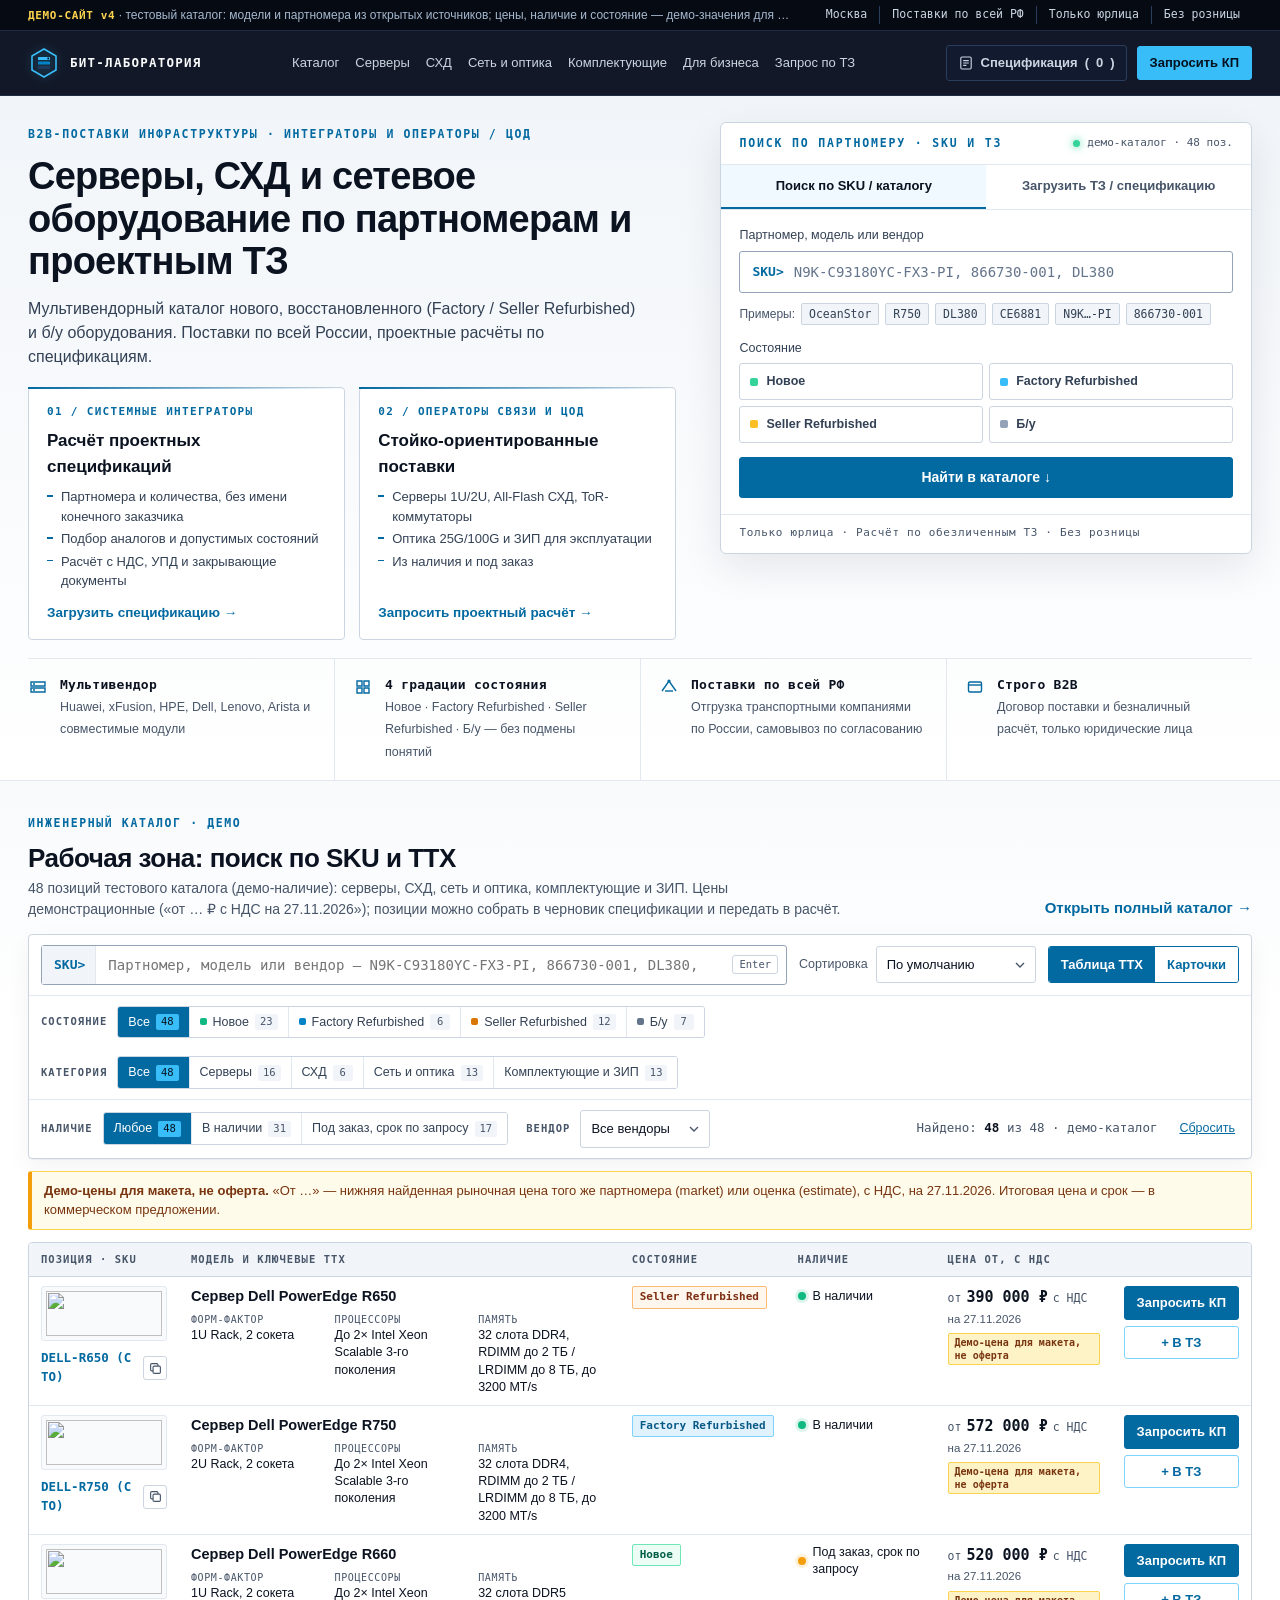
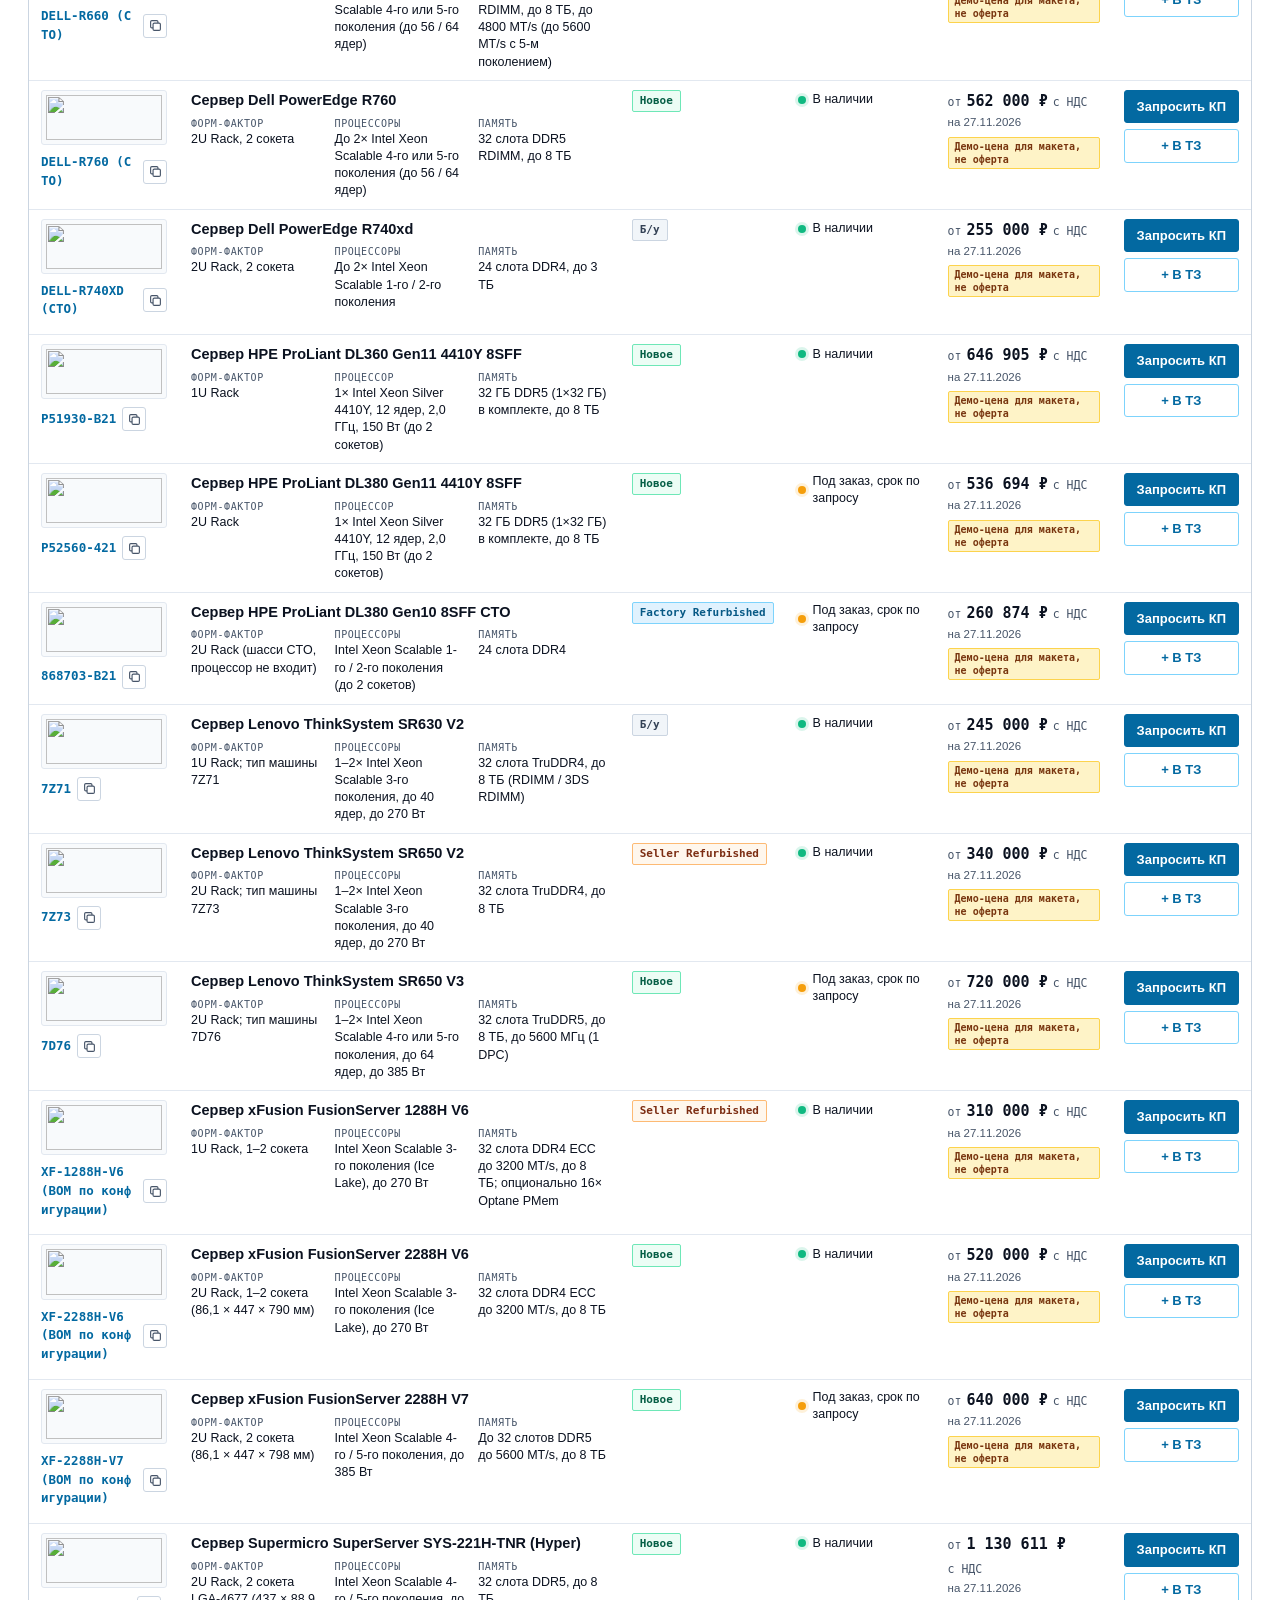
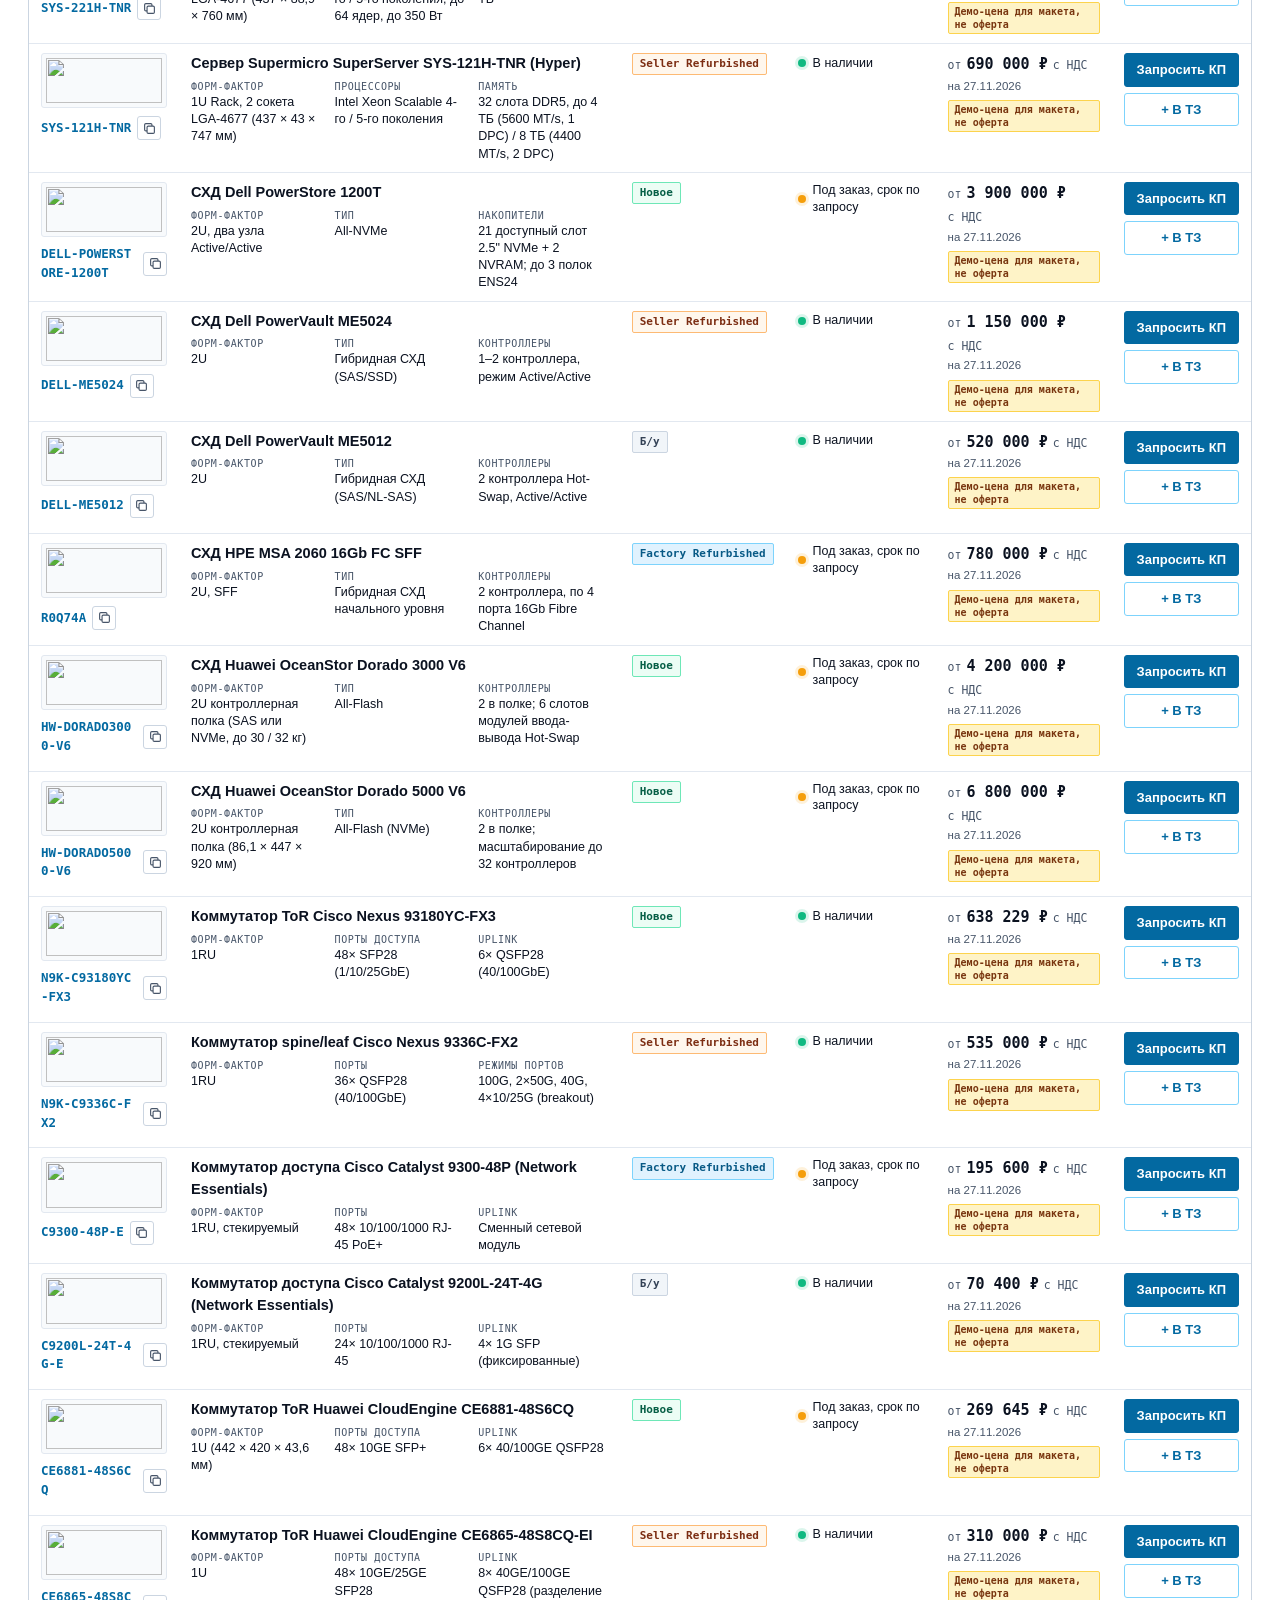
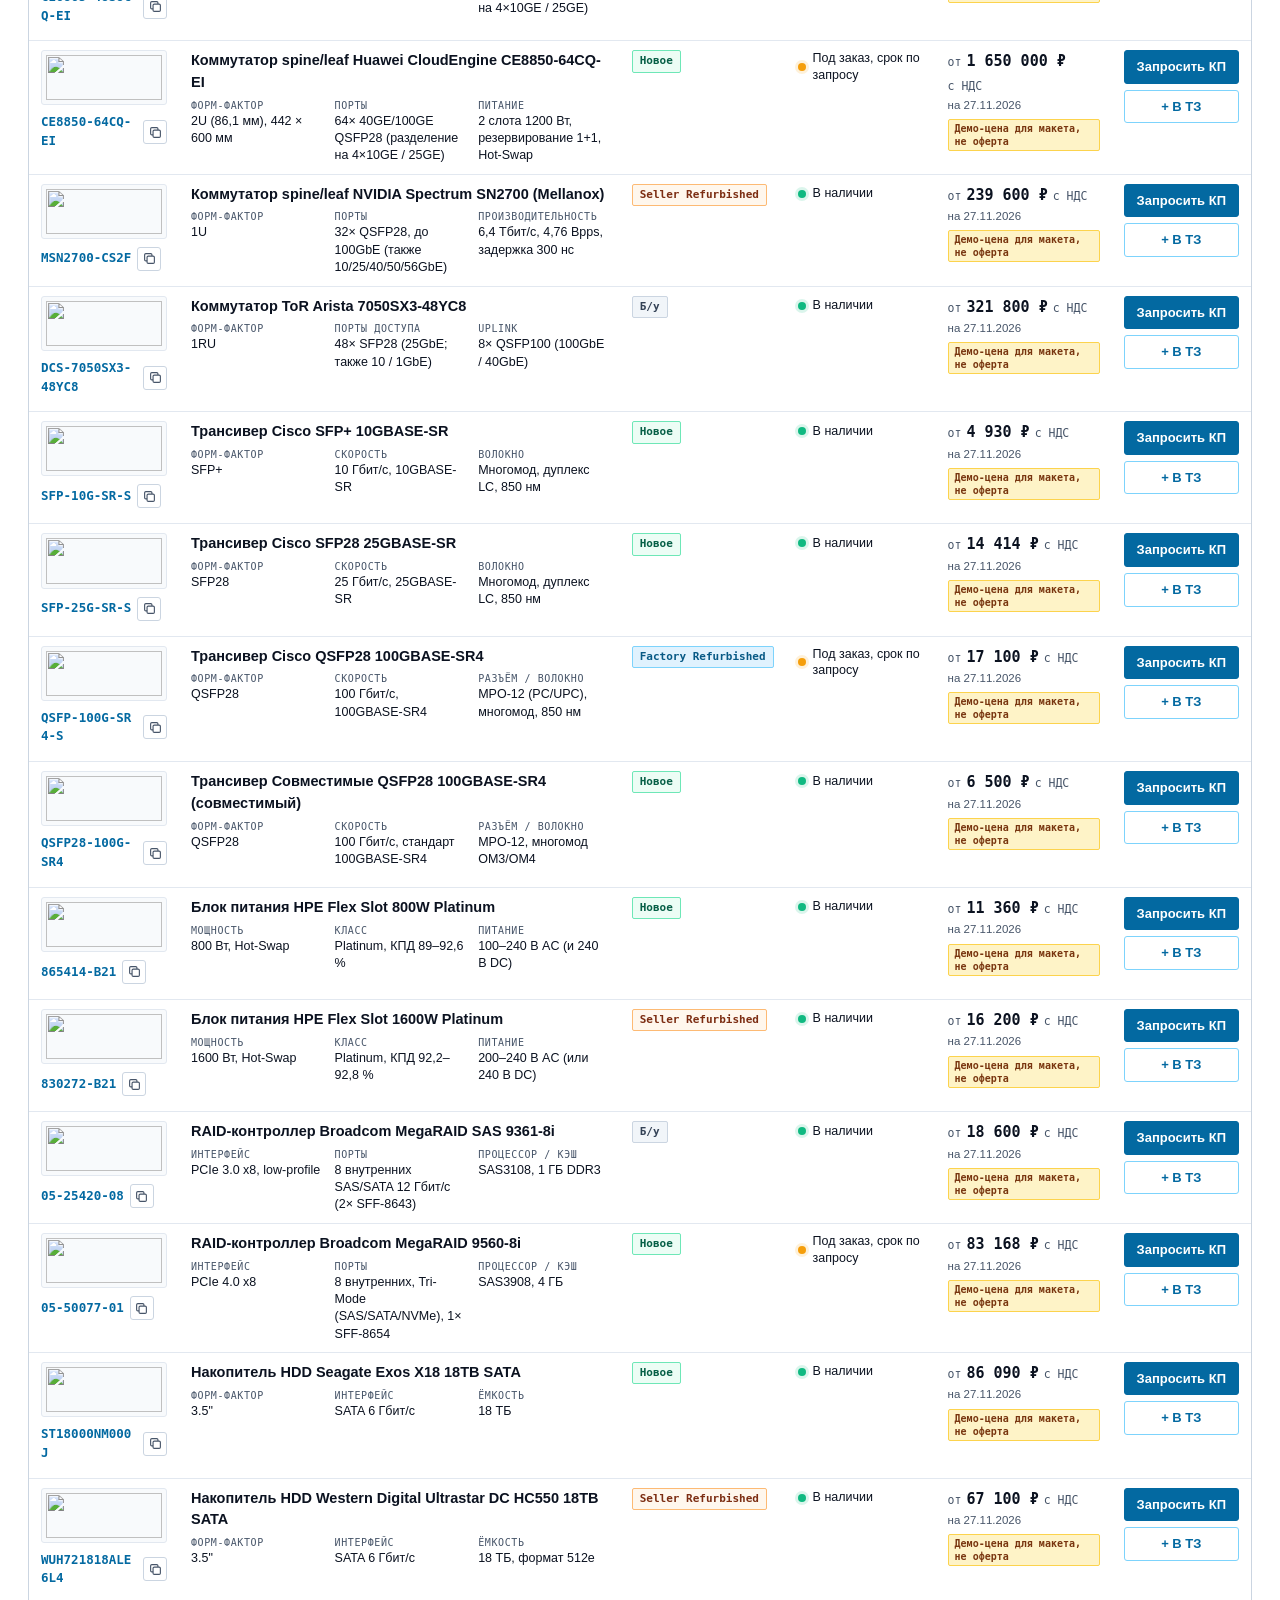
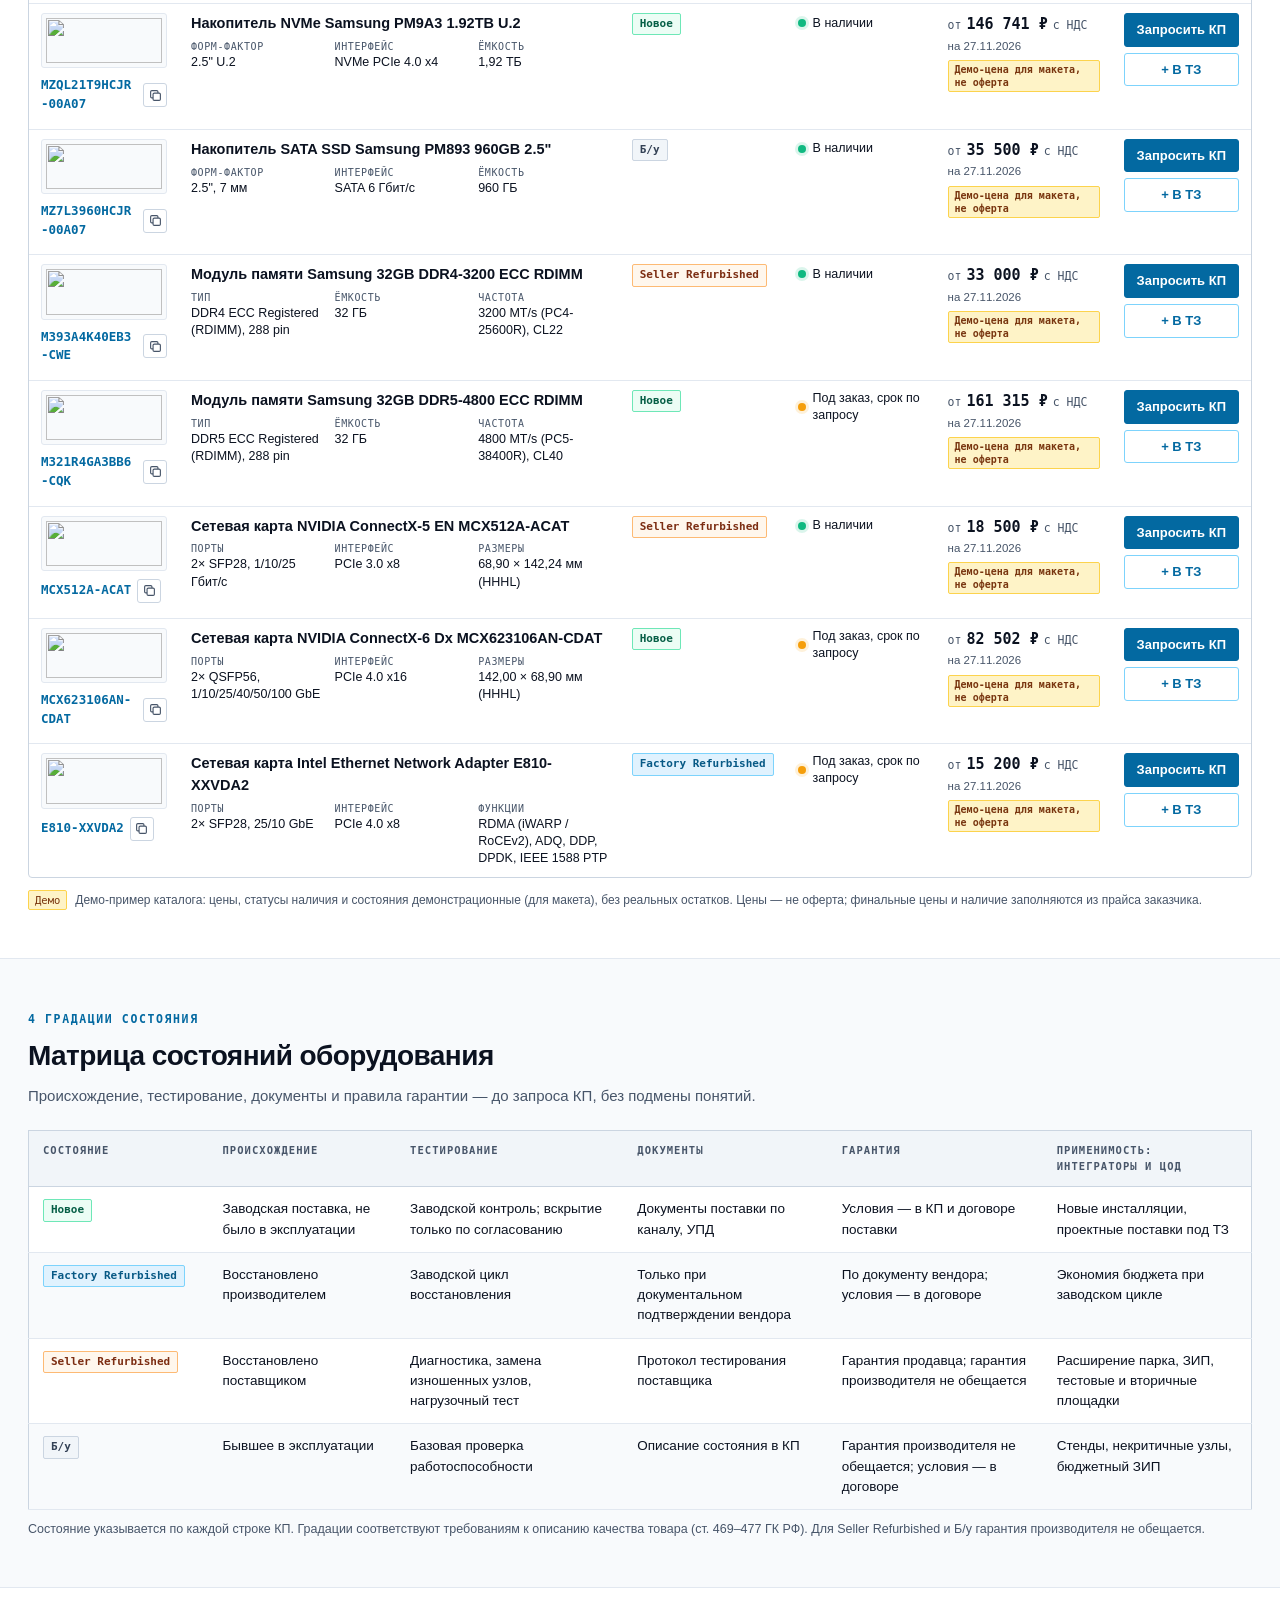
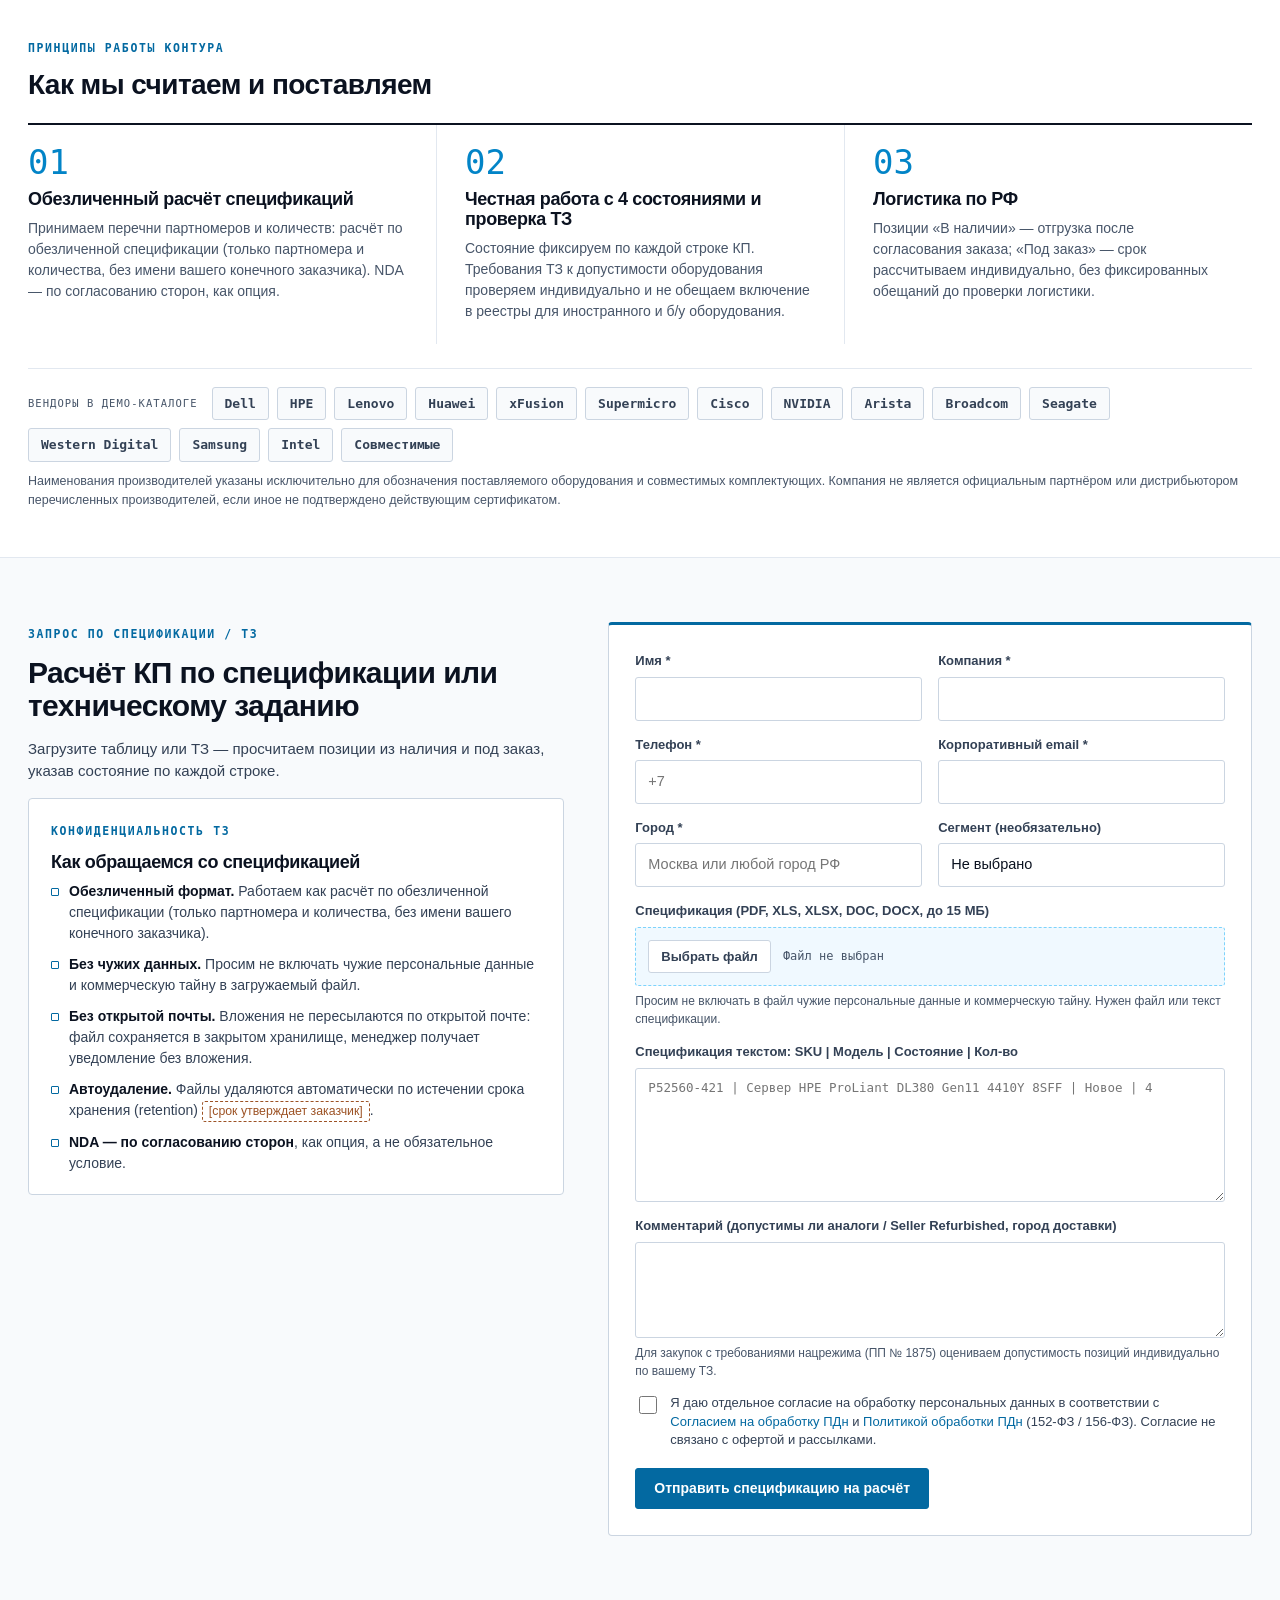
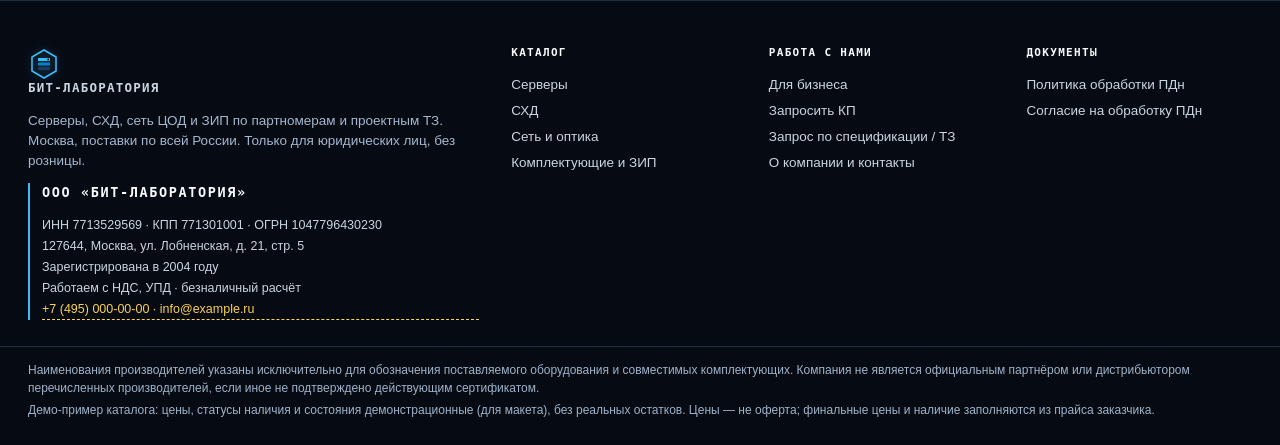
==== commit a6f751e3: "v4 (2/5): index, catalog, product, for-business" ====
--- a/index.html
+++ b/index.html
@@ -4,31 +4,31 @@
 <meta name="robots" content="noindex,nofollow">
 <meta charset="utf-8">
 <meta name="viewport" content="width=device-width, initial-scale=1">
-<title>Серверы, СХД и сеть ЦОД по партномерам — демо-сайт v3</title>
+<title>Серверы, СХД и сеть ЦОД по партномерам — демо-сайт v4</title>
 <meta name="description" content="B2B-поставки серверов, СХД и сетевого оборудования для интеграторов и операторов ЦОД. Москва и вся РФ.">
 <link rel="icon" href="data:,">
 <link rel="stylesheet" href="assets/style.css">
 </head>
 <body class="pg-index">
 <a class="skip" href="#main">К содержанию</a>
-<div class="util-bar"><div class="wrap ub"><span class="ub-demo"><b>ДЕМО-САЙТ v3</b> · тестовый каталог: модели и партномера из открытых источников; наличие и состояние — демо-значения, без реальных остатков и реквизитов</span><span class="ub-facts"><span>Москва</span><span>Поставки по всей РФ</span><span>Только юрлица</span><span>Без розницы</span></span></div></div><header class="site-header"><div class="wrap hdr"><a class="logo" href="index.html"><svg class="logo-mark" viewBox="0 0 32 32" aria-hidden="true"><path d="M16 2 28 9v14l-12 7L4 23V9z" fill="none" stroke="#38BDF8" stroke-width="1.6"/><rect x="10" y="10" width="12" height="3" rx=".6" fill="#38BDF8"/><rect x="10" y="14.5" width="12" height="3" rx=".6" fill="#0284C7"/><rect x="10" y="19" width="12" height="3" rx=".6" fill="#1E3A5F"/><circle cx="20.2" cy="11.5" r=".9" fill="#060A13"/></svg><span class="logo-txt">[НАЗВАНИЕ КОМПАНИИ]<small>инфраструктура ЦОД · B2B</small></span></a><nav class="nav" aria-label="Основное меню"><a data-nav href="catalog.html">Каталог</a><a data-nav href="catalog.html?category=servers">Серверы</a><a data-nav href="catalog.html?category=storage">СХД</a><a data-nav href="catalog.html?category=network">Сеть и оптика</a><a data-nav href="catalog.html?category=components">Комплектующие</a><a data-nav href="for-business.html">Для бизнеса</a><a data-nav href="rfq-spec.html">Запрос по ТЗ</a></nav><div class="hdr-cta"><button type="button" class="spec-btn" data-bom-btn aria-label="Черновик спецификации"><svg viewBox="0 0 20 20" aria-hidden="true"><rect x="3.5" y="2.5" width="13" height="15" rx="1.5" fill="none" stroke="currentColor" stroke-width="1.4"/><path d="M6.5 7h7M6.5 10h7M6.5 13h4" stroke="currentColor" stroke-width="1.4"/></svg><span class="spec-l">Спецификация</span> (<span data-bom-count>0</span>)</button><a class="btn btn-cyan btn-sm hdr-kp" href="rfq.html">Запросить КП</a><button class="menu-btn" type="button" data-menu-toggle aria-expanded="false" aria-label="Меню"><span></span><span></span><span></span></button></div></div></header>
+<div class="util-bar"><div class="wrap ub"><span class="ub-demo"><b>ДЕМО-САЙТ v4</b> · тестовый каталог: модели и партномера из открытых источников; цены, наличие и состояние — демо-значения для макета (не оферта)</span><span class="ub-facts"><span>Москва</span><span>Поставки по всей РФ</span><span>Только юрлица</span><span>Без розницы</span></span></div></div><header class="site-header"><div class="wrap hdr"><a class="logo" href="index.html"><svg class="logo-mark" viewBox="0 0 32 32" aria-hidden="true"><path d="M16 2 28 9v14l-12 7L4 23V9z" fill="none" stroke="#38BDF8" stroke-width="1.6"/><rect x="10" y="10" width="12" height="3" rx=".6" fill="#38BDF8"/><rect x="10" y="14.5" width="12" height="3" rx=".6" fill="#0284C7"/><rect x="10" y="19" width="12" height="3" rx=".6" fill="#1E3A5F"/><circle cx="20.2" cy="11.5" r=".9" fill="#060A13"/></svg><span class="logo-txt">БИТ-ЛАБОРАТОРИЯ<small>инфраструктура ЦОД · B2B</small></span></a><nav class="nav" aria-label="Основное меню"><a data-nav href="catalog.html">Каталог</a><a data-nav href="catalog.html?category=servers">Серверы</a><a data-nav href="catalog.html?category=storage">СХД</a><a data-nav href="catalog.html?category=network">Сеть и оптика</a><a data-nav href="catalog.html?category=components">Комплектующие</a><a data-nav href="for-business.html">Для бизнеса</a><a data-nav href="rfq-spec.html">Запрос по ТЗ</a></nav><div class="hdr-cta"><button type="button" class="spec-btn" data-bom-btn aria-label="Черновик спецификации"><svg viewBox="0 0 20 20" aria-hidden="true"><rect x="3.5" y="2.5" width="13" height="15" rx="1.5" fill="none" stroke="currentColor" stroke-width="1.4"/><path d="M6.5 7h7M6.5 10h7M6.5 13h4" stroke="currentColor" stroke-width="1.4"/></svg><span class="spec-l">Спецификация</span> (<span data-bom-count>0</span>)</button><a class="btn btn-cyan btn-sm hdr-kp" href="rfq.html">Запросить КП</a><button class="menu-btn" type="button" data-menu-toggle aria-expanded="false" aria-label="Меню"><span></span><span></span><span></span></button></div></div></header>
 <main id="main">
-<section class="hero"><div class="hero-grid-bg" aria-hidden="true"></div><img class="hero-rack" src="assets/img/rack-42u-blueprint.svg" alt="" aria-hidden="true">
+<section class="hero"><div class="hero-grid-bg" aria-hidden="true"></div>
 <div class="wrap hero-grid"><div class="hero-l">
 <span class="eyebrow">B2B-ПОСТАВКИ ИНФРАСТРУКТУРЫ · ИНТЕГРАТОРЫ И ОПЕРАТОРЫ / ЦОД</span>
 <h1>Серверы, СХД и сетевое оборудование по партномерам и проектным ТЗ</h1>
-<p class="lead">Мультивендорный каталог нового, восстановленного (Factory / Seller Refurbished) и б/у оборудования. Оперативный склад в Москве, проектные поставки по всей России.</p>
+<p class="lead">Мультивендорный каталог нового, восстановленного (Factory / Seller Refurbished) и б/у оборудования. Поставки по всей России, проектные расчёты по спецификациям.</p>
 <div class="seg-cards">
 <a class="seg-card" href="rfq-spec.html?segment=integrator"><span class="sc-code mono">01 / СИСТЕМНЫЕ ИНТЕГРАТОРЫ</span><b>Расчёт проектных спецификаций</b>
-<ul><li>Партномера и количества, без имени конечного заказчика</li><li>Подбор аналогов и допустимых состояний</li><li>Проверка 223-ФЗ / ПП № 1875 без обещаний реестра</li></ul><span class="sc-cta">Загрузить спецификацию →</span></a>
+<ul><li>Партномера и количества, без имени конечного заказчика</li><li>Подбор аналогов и допустимых состояний</li><li>Расчёт с НДС, УПД и закрывающие документы</li></ul><span class="sc-cta">Загрузить спецификацию →</span></a>
 <a class="seg-card" href="rfq.html?segment=operator"><span class="sc-code mono">02 / ОПЕРАТОРЫ СВЯЗИ И ЦОД</span><b>Стойко-ориентированные поставки</b>
-<ul><li>Серверы 1U/2U, All-Flash СХД, ToR-коммутаторы</li><li>Оптика 25G/100G и ЗИП для эксплуатации</li><li>Из наличия в Москве и под заказ</li></ul><span class="sc-cta">Запросить проектный расчёт →</span></a>
+<ul><li>Серверы 1U/2U, All-Flash СХД, ToR-коммутаторы</li><li>Оптика 25G/100G и ЗИП для эксплуатации</li><li>Из наличия и под заказ</li></ul><span class="sc-cta">Запросить проектный расчёт →</span></a>
 </div></div>
-<div class="qd" data-qd><div class="qd-head"><span class="qd-title mono">БЫСТРЫЙ ПОДБОР · SKU И ТЗ</span><span class="qd-live"><i></i>демо-каталог · 48 поз.</span></div>
+<div class="qd" data-qd><div class="qd-head"><span class="qd-title mono">ПОИСК ПО ПАРТНОМЕРУ · SKU И ТЗ</span><span class="qd-live"><i></i>демо-каталог · 48 поз.</span></div>
 <div class="qd-tabs" role="tablist"><button type="button" role="tab" class="is-on" aria-selected="true" data-qd-tab="search">Поиск по SKU / каталогу</button><button type="button" role="tab" aria-selected="false" data-qd-tab="spec">Загрузить ТЗ / спецификацию</button></div>
 <div class="qd-panel" data-qd-panel="search" role="tabpanel"><form data-qd-search>
-<label class="qd-l" for="qd-q">Партномер, модель или вендор</label><div class="qd-input"><span class="mono">SKU&gt;</span><input id="qd-q" name="qd_q" class="mono" autocomplete="off" spellcheck="false" placeholder="например, DL380 или XF-2288"></div>
-<div class="qd-ex"><span>Примеры:</span><button type="button" class="ex mono" data-qd-example="OceanStor">OceanStor</button><button type="button" class="ex mono" data-qd-example="R750">R750</button><button type="button" class="ex mono" data-qd-example="DL380">DL380</button><button type="button" class="ex mono" data-qd-example="CE6881">CE6881</button><button type="button" class="ex mono" data-qd-example="XF-2288">XF-2288</button></div>
+<label class="qd-l" for="qd-q">Партномер, модель или вендор</label><div class="qd-input"><span class="mono">SKU&gt;</span><input id="qd-q" name="qd_q" class="mono" autocomplete="off" spellcheck="false" placeholder="N9K-C93180YC-FX3-PI, 866730-001, DL380"></div>
+<div class="qd-ex"><span>Примеры:</span><button type="button" class="ex mono" data-qd-example="OceanStor">OceanStor</button><button type="button" class="ex mono" data-qd-example="R750">R750</button><button type="button" class="ex mono" data-qd-example="DL380">DL380</button><button type="button" class="ex mono" data-qd-example="CE6881">CE6881</button><button type="button" class="ex mono" data-qd-example="N9K-C93180YC-FX3-PI">N9K…-PI</button><button type="button" class="ex mono" data-qd-example="866730-001">866730-001</button></div>
 <span class="qd-l">Состояние</span><div class="qd-chips"><button type="button" class="qchip qc-new" data-qd-cond="new" aria-pressed="false">Новое</button><button type="button" class="qchip qc-factory" data-qd-cond="factory" aria-pressed="false">Factory Refurbished</button><button type="button" class="qchip qc-seller" data-qd-cond="seller" aria-pressed="false">Seller Refurbished</button><button type="button" class="qchip qc-used" data-qd-cond="used" aria-pressed="false">Б/у</button></div>
 <button class="btn btn-cyan btn-block" type="submit">Найти в каталоге ↓</button></form></div>
 <div class="qd-panel" data-qd-panel="spec" role="tabpanel" hidden><form data-qd-spec>
@@ -37,11 +37,11 @@
 <label class="qd-l" for="qd-list">Или список SKU и количеств</label><textarea id="qd-list" name="qd_list" class="mono" rows="3" placeholder="P52560-421 — 4 шт.&#10;QSFP-100G-SR4-S — 16 шт."></textarea>
 <button class="btn btn-cyan btn-block" type="submit">Перейти к расчёту ТЗ →</button></form></div>
 <div class="qd-foot mono">Только юрлица · Расчёт по обезличенным ТЗ · Без розницы</div></div>
-</div><div class="wrap"><div class="facts"><div class="fact"><svg viewBox="0 0 20 20" aria-hidden="true"><path d="M3 5h14v4H3zM3 11h14v4H3z" fill="none" stroke="currentColor" stroke-width="1.4"/><circle cx="6" cy="7" r="1" fill="currentColor"/><circle cx="6" cy="13" r="1" fill="currentColor"/></svg><div><b>Мультивендор</b><span>Huawei, xFusion, HPE, Dell, Lenovo, Arista и совместимые модули</span></div></div><div class="fact"><svg viewBox="0 0 20 20" aria-hidden="true"><path d="M4 4h5v5H4zM11 4h5v5h-5zM4 11h5v5H4zM11 11h5v5h-5z" fill="none" stroke="currentColor" stroke-width="1.4"/></svg><div><b>4 градации состояния</b><span>Новое · Factory Refurbished · Seller Refurbished · Б/у — без подмены понятий</span></div></div><div class="fact"><svg viewBox="0 0 20 20" aria-hidden="true"><path d="M3 14 10 4l7 10" fill="none" stroke="currentColor" stroke-width="1.4"/><circle cx="10" cy="4" r="1.6" fill="currentColor"/><path d="M6 14h8" stroke="currentColor" stroke-width="1.4"/></svg><div><b>Москва → вся РФ</b><span>Оперативный склад в Москве, отгрузка транспортными компаниями по России</span></div></div><div class="fact"><svg viewBox="0 0 20 20" aria-hidden="true"><rect x="3.5" y="5" width="13" height="10" rx="1.5" fill="none" stroke="currentColor" stroke-width="1.4"/><path d="M3.5 8h13" stroke="currentColor" stroke-width="1.4"/></svg><div><b>Строго B2B</b><span>Договор поставки и безналичный расчёт, только юридические лица</span></div></div></div></div></section>
+</div><div class="wrap"><div class="facts"><div class="fact"><svg viewBox="0 0 20 20" aria-hidden="true"><path d="M3 5h14v4H3zM3 11h14v4H3z" fill="none" stroke="currentColor" stroke-width="1.4"/><circle cx="6" cy="7" r="1" fill="currentColor"/><circle cx="6" cy="13" r="1" fill="currentColor"/></svg><div><b>Мультивендор</b><span>Huawei, xFusion, HPE, Dell, Lenovo, Arista и совместимые модули</span></div></div><div class="fact"><svg viewBox="0 0 20 20" aria-hidden="true"><path d="M4 4h5v5H4zM11 4h5v5h-5zM4 11h5v5H4zM11 11h5v5h-5z" fill="none" stroke="currentColor" stroke-width="1.4"/></svg><div><b>4 градации состояния</b><span>Новое · Factory Refurbished · Seller Refurbished · Б/у — без подмены понятий</span></div></div><div class="fact"><svg viewBox="0 0 20 20" aria-hidden="true"><path d="M3 14 10 4l7 10" fill="none" stroke="currentColor" stroke-width="1.4"/><circle cx="10" cy="4" r="1.6" fill="currentColor"/><path d="M6 14h8" stroke="currentColor" stroke-width="1.4"/></svg><div><b>Поставки по всей РФ</b><span>Отгрузка транспортными компаниями по России, самовывоз по согласованию</span></div></div><div class="fact"><svg viewBox="0 0 20 20" aria-hidden="true"><rect x="3.5" y="5" width="13" height="10" rx="1.5" fill="none" stroke="currentColor" stroke-width="1.4"/><path d="M3.5 8h13" stroke="currentColor" stroke-width="1.4"/></svg><div><b>Строго B2B</b><span>Договор поставки и безналичный расчёт, только юридические лица</span></div></div></div></div></section>
 <section class="light" id="workzone"><div class="wrap"><div class="wz" data-catalog data-view="table" data-main-catalog>
-<div class="wz-head"><div><span class="eyebrow">ИНЖЕНЕРНЫЙ КАТАЛОГ · ДЕМО</span><h2>Рабочая зона: поиск по SKU и ТТХ</h2><p class="wz-sub">48 позиций тестового каталога (демо-наличие): серверы, СХД, сеть и оптика, комплектующие и ЗИП. Цена — по запросу; позиции можно собрать в черновик спецификации и передать в расчёт.</p></div><a class="wz-link" href="catalog.html">Открыть полный каталог →</a></div><div class="toolbar">
-<div class="tb-row"><form class="sku-search" data-search-form role="search"><span class="sku-pfx mono" aria-hidden="true">SKU&gt;</span><input type="search" data-fsearch placeholder="Партномер, модель или вендор — OceanStor, R750, DL380, CE6881, XF-2288" aria-label="Поиск по партномеру, модели или вендору" autocomplete="off" spellcheck="false"><kbd class="mono">Enter</kbd></form>
-<label class="tb-sel"><span>Сортировка</span><select data-fsel="sort" aria-label="Сортировка"><option value="default">По умолчанию</option><option value="stock">Сначала в наличии</option><option value="vendor">По вендору</option><option value="form">По форм-фактору</option></select></label>
+<div class="wz-head"><div><span class="eyebrow">ИНЖЕНЕРНЫЙ КАТАЛОГ · ДЕМО</span><h2>Рабочая зона: поиск по SKU и ТТХ</h2><p class="wz-sub">48 позиций тестового каталога (демо-наличие): серверы, СХД, сеть и оптика, комплектующие и ЗИП. Цены демонстрационные («от … ₽ с НДС на 27.11.2026»); позиции можно собрать в черновик спецификации и передать в расчёт.</p></div><a class="wz-link" href="catalog.html">Открыть полный каталог →</a></div><div class="toolbar">
+<div class="tb-row"><form class="sku-search" data-search-form role="search"><span class="sku-pfx mono" aria-hidden="true">SKU&gt;</span><input type="search" data-fsearch placeholder="Партномер, модель или вендор — N9K-C93180YC-FX3-PI, 866730-001, DL380, R750" aria-label="Поиск по партномеру, модели или вендору" autocomplete="off" spellcheck="false"><kbd class="mono">Enter</kbd></form>
+<label class="tb-sel"><span>Сортировка</span><select data-fsel="sort" aria-label="Сортировка"><option value="default">По умолчанию</option><option value="stock">Сначала в наличии</option><option value="vendor">По вендору</option><option value="form">По форм-фактору</option><option value="price_asc">Сначала дешевле</option><option value="price_desc">Сначала дороже</option></select></label>
 <div class="view-tg" role="group" aria-label="Вид"><button type="button" data-view="table">Таблица ТТХ</button><button type="button" data-view="cards">Карточки</button></div></div>
 <div class="tb-row tb-filters"><div class="fgroup"><span class="fl">Состояние</span><div class="seg seg-cond" role="group" aria-label="Состояние"><button type="button" data-fbtn data-key="condition" data-value="">Все <span class="n"></span></button><button type="button" class="fb-new" data-fbtn data-key="condition" data-value="new">Новое <span class="n"></span></button><button type="button" class="fb-factory" data-fbtn data-key="condition" data-value="factory">Factory Refurbished <span class="n"></span></button><button type="button" class="fb-seller" data-fbtn data-key="condition" data-value="seller">Seller Refurbished <span class="n"></span></button><button type="button" class="fb-used" data-fbtn data-key="condition" data-value="used">Б/у <span class="n"></span></button></div></div>
 <div class="fgroup"><span class="fl">Категория</span><div class="seg" role="group" aria-label="Категория"><button type="button" data-fbtn data-key="category" data-value="">Все <span class="n"></span></button><button type="button" class="fb-servers" data-fbtn data-key="category" data-value="servers">Серверы <span class="n"></span></button><button type="button" class="fb-storage" data-fbtn data-key="category" data-value="storage">СХД <span class="n"></span></button><button type="button" class="fb-network" data-fbtn data-key="category" data-value="network">Сеть и оптика <span class="n"></span></button><button type="button" class="fb-components" data-fbtn data-key="category" data-value="components">Комплектующие и ЗИП <span class="n"></span></button></div></div></div>
@@ -49,14 +49,15 @@
 <div class="fgroup"><span class="fl">Вендор</span><select data-fsel="vendor" aria-label="Вендор"><option value="">Все вендоры</option><option value="Dell">Dell</option><option value="HPE">HPE</option><option value="Lenovo">Lenovo</option><option value="Huawei">Huawei</option><option value="xFusion">xFusion</option><option value="Supermicro">Supermicro</option><option value="Cisco">Cisco</option><option value="NVIDIA">NVIDIA</option><option value="Arista">Arista</option><option value="Broadcom">Broadcom</option><option value="Seagate">Seagate</option><option value="Western Digital">Western Digital</option><option value="Samsung">Samsung</option><option value="Intel">Intel</option><option value="Совместимые">Совместимые</option></select></div>
 <span class="tb-count" data-count></span><button type="button" class="tb-reset" data-reset>Сбросить</button></div>
 </div>
+<p class="demo-price-banner" data-demo-price-banner><b>Демо-цены для макета, не оферта.</b> «От …» — нижняя найденная рыночная цена того же партномера (market) или оценка (estimate), с НДС, на 27.11.2026. Итоговая цена и срок — в коммерческом предложении.</p>
 <div class="results" data-results></div>
-<p class="wz-demo"><span class="demo-tag">Демо</span> Демо-пример каталога — SKU и статусы наличия демонстрационные (для макета), без реальных остатков и реквизитов. Финальные SKU и наличие заполняются из прайса заказчика.</p>
+<p class="wz-demo"><span class="demo-tag">Демо</span> Демо-пример каталога: цены, статусы наличия и состояния демонстрационные (для макета), без реальных остатков. Цены — не оферта; финальные цены и наличие заполняются из прайса заказчика.</p>
 </div></div></section>
-<section class="light light-alt" id="conditions"><div class="wrap"><div class="sec-head"><span class="eyebrow">4 ГРАДАЦИИ СОСТОЯНИЯ</span><h2>Матрица состояний оборудования</h2><p>Происхождение, тестирование, документы и правила гарантии — до запроса КП, без подмены понятий.</p></div><div class="tbl-wrap"><table class="cond-table"><thead><tr><th>Состояние</th><th>Происхождение</th><th>Тестирование</th><th>Документы</th><th>Гарантия</th><th>Применимость: интеграторы и ЦОД</th></tr></thead><tbody><tr><th scope="row"><span class="badge cond-new">Новое</span></th><td data-l="Происхождение">Заводская поставка, не было в эксплуатации</td><td data-l="Тестирование">Заводской контроль; вскрытие только по согласованию</td><td data-l="Документы">Документы поставки по каналу — [слот проверки заказчика]</td><td data-l="Гарантия">Условия — в КП и договоре поставки</td><td data-l="Применимость">Новые инсталляции, проектные поставки под ТЗ</td></tr><tr><th scope="row"><span class="badge cond-factory">Factory Refurbished</span></th><td data-l="Происхождение">Восстановлено производителем</td><td data-l="Тестирование">Заводской цикл восстановления</td><td data-l="Документы">Только при документальном подтверждении вендора</td><td data-l="Гарантия">По документу вендора; условия — в договоре</td><td data-l="Применимость">Экономия бюджета при заводском цикле</td></tr><tr><th scope="row"><span class="badge cond-seller">Seller Refurbished</span></th><td data-l="Происхождение">Восстановлено поставщиком</td><td data-l="Тестирование">Диагностика, замена изношенных узлов, нагрузочный тест</td><td data-l="Документы">Протокол тестирования поставщика</td><td data-l="Гарантия">Гарантия продавца; гарантия производителя не обещается</td><td data-l="Применимость">Расширение парка, ЗИП, тестовые и вторичные площадки</td></tr><tr><th scope="row"><span class="badge cond-used">Б/у</span></th><td data-l="Происхождение">Бывшее в эксплуатации</td><td data-l="Тестирование">Базовая проверка работоспособности</td><td data-l="Документы">Описание состояния в КП</td><td data-l="Гарантия">Гарантия производителя не обещается; условия — в договоре</td><td data-l="Применимость">Стенды, некритичные узлы, бюджетный ЗИП</td></tr></tbody></table></div><p class="tbl-note">Состояние указывается по каждой строке КП. Градации соответствуют требованиям к описанию качества товара (ст. 469–477 ГК РФ). Для Seller Refurbished и Б/у гарантия производителя не обещается.</p></div></section>
-<section class="light" id="principles"><div class="wrap"><div class="sec-head"><span class="eyebrow">ПРИНЦИПЫ РАБОТЫ КОНТУРА</span><h2>Как мы считаем и поставляем</h2></div><div class="prs"><div class="pr"><span class="pr-n mono">01</span><h3>Обезличенный расчёт спецификаций</h3><p>Принимаем перечни партномеров и количеств: расчёт по обезличенной спецификации (только партномера и количества, без имени вашего конечного заказчика). NDA — по согласованию сторон, как опция.</p></div><div class="pr"><span class="pr-n mono">02</span><h3>Честная работа с 4 состояниями и проверка ТЗ</h3><p>Состояние фиксируем по каждой строке КП. Запросы по 223-ФЗ и требованиям ПП № 1875 проверяем индивидуально и не обещаем соответствие реестру для иностранного и б/у оборудования.</p></div><div class="pr"><span class="pr-n mono">03</span><h3>Оперативная отгрузка из Москвы и логистика по РФ</h3><p>Позиции «В наличии» — отгрузка со склада в Москве после согласования; «Под заказ» — срок рассчитываем индивидуально, без фиксированных обещаний до проверки логистики.</p></div></div>
+<section class="light light-alt" id="conditions"><div class="wrap"><div class="sec-head"><span class="eyebrow">4 ГРАДАЦИИ СОСТОЯНИЯ</span><h2>Матрица состояний оборудования</h2><p>Происхождение, тестирование, документы и правила гарантии — до запроса КП, без подмены понятий.</p></div><div class="tbl-wrap"><table class="cond-table"><thead><tr><th>Состояние</th><th>Происхождение</th><th>Тестирование</th><th>Документы</th><th>Гарантия</th><th>Применимость: интеграторы и ЦОД</th></tr></thead><tbody><tr><th scope="row"><span class="badge cond-new">Новое</span></th><td data-l="Происхождение">Заводская поставка, не было в эксплуатации</td><td data-l="Тестирование">Заводской контроль; вскрытие только по согласованию</td><td data-l="Документы">Документы поставки по каналу, УПД</td><td data-l="Гарантия">Условия — в КП и договоре поставки</td><td data-l="Применимость">Новые инсталляции, проектные поставки под ТЗ</td></tr><tr><th scope="row"><span class="badge cond-factory">Factory Refurbished</span></th><td data-l="Происхождение">Восстановлено производителем</td><td data-l="Тестирование">Заводской цикл восстановления</td><td data-l="Документы">Только при документальном подтверждении вендора</td><td data-l="Гарантия">По документу вендора; условия — в договоре</td><td data-l="Применимость">Экономия бюджета при заводском цикле</td></tr><tr><th scope="row"><span class="badge cond-seller">Seller Refurbished</span></th><td data-l="Происхождение">Восстановлено поставщиком</td><td data-l="Тестирование">Диагностика, замена изношенных узлов, нагрузочный тест</td><td data-l="Документы">Протокол тестирования поставщика</td><td data-l="Гарантия">Гарантия продавца; гарантия производителя не обещается</td><td data-l="Применимость">Расширение парка, ЗИП, тестовые и вторичные площадки</td></tr><tr><th scope="row"><span class="badge cond-used">Б/у</span></th><td data-l="Происхождение">Бывшее в эксплуатации</td><td data-l="Тестирование">Базовая проверка работоспособности</td><td data-l="Документы">Описание состояния в КП</td><td data-l="Гарантия">Гарантия производителя не обещается; условия — в договоре</td><td data-l="Применимость">Стенды, некритичные узлы, бюджетный ЗИП</td></tr></tbody></table></div><p class="tbl-note">Состояние указывается по каждой строке КП. Градации соответствуют требованиям к описанию качества товара (ст. 469–477 ГК РФ). Для Seller Refurbished и Б/у гарантия производителя не обещается.</p></div></section>
+<section class="light" id="principles"><div class="wrap"><div class="sec-head"><span class="eyebrow">ПРИНЦИПЫ РАБОТЫ КОНТУРА</span><h2>Как мы считаем и поставляем</h2></div><div class="prs"><div class="pr"><span class="pr-n mono">01</span><h3>Обезличенный расчёт спецификаций</h3><p>Принимаем перечни партномеров и количеств: расчёт по обезличенной спецификации (только партномера и количества, без имени вашего конечного заказчика). NDA — по согласованию сторон, как опция.</p></div><div class="pr"><span class="pr-n mono">02</span><h3>Честная работа с 4 состояниями и проверка ТЗ</h3><p>Состояние фиксируем по каждой строке КП. Требования ТЗ к допустимости оборудования проверяем индивидуально и не обещаем включение в реестры для иностранного и б/у оборудования.</p></div><div class="pr"><span class="pr-n mono">03</span><h3>Логистика по РФ</h3><p>Позиции «В наличии» — отгрузка после согласования заказа; «Под заказ» — срок рассчитываем индивидуально, без фиксированных обещаний до проверки логистики.</p></div></div>
 <div class="vendors"><span class="v-l">Вендоры в демо-каталоге</span><span class="vendor mono">Dell</span><span class="vendor mono">HPE</span><span class="vendor mono">Lenovo</span><span class="vendor mono">Huawei</span><span class="vendor mono">xFusion</span><span class="vendor mono">Supermicro</span><span class="vendor mono">Cisco</span><span class="vendor mono">NVIDIA</span><span class="vendor mono">Arista</span><span class="vendor mono">Broadcom</span><span class="vendor mono">Seagate</span><span class="vendor mono">Western Digital</span><span class="vendor mono">Samsung</span><span class="vendor mono">Intel</span><span class="vendor mono">Совместимые</span></div><p class="tbl-note">Наименования производителей указаны исключительно для обозначения поставляемого оборудования и совместимых комплектующих. Компания не является официальным партнёром или дистрибьютором перечисленных производителей, если иное не подтверждено действующим сертификатом.</p></div></section>
 <section class="dark-form" id="spec-form"><div class="wrap df-grid"><div class="df-l"><span class="eyebrow">ЗАПРОС ПО СПЕЦИФИКАЦИИ / ТЗ</span><h2>Расчёт КП по спецификации или техническому заданию</h2>
-<p class="lead">Загрузите таблицу или ТЗ — просчитаем позиции из наличия в Москве и под заказ, указав состояние по каждой строке.</p><aside class="conf" aria-label="Конфиденциальность спецификации">
+<p class="lead">Загрузите таблицу или ТЗ — просчитаем позиции из наличия и под заказ, указав состояние по каждой строке.</p><aside class="conf" aria-label="Конфиденциальность спецификации">
 <span class="eyebrow">КОНФИДЕНЦИАЛЬНОСТЬ ТЗ</span><h3>Как обращаемся со спецификацией</h3>
 <ul class="conf-list">
 <li><b>Обезличенный формат.</b> Работаем как расчёт по обезличенной спецификации (только партномера и количества, без имени вашего конечного заказчика).</li>
@@ -83,13 +84,13 @@
 </form><div class="form-result" data-result hidden aria-live="polite"></div></div></div></section>
 </main>
 <footer class="site-footer"><div class="wrap ftr">
-<div class="ftr-col"><a class="logo" href="index.html"><svg class="logo-mark" viewBox="0 0 32 32" aria-hidden="true"><path d="M16 2 28 9v14l-12 7L4 23V9z" fill="none" stroke="#38BDF8" stroke-width="1.6"/><rect x="10" y="10" width="12" height="3" rx=".6" fill="#38BDF8"/><rect x="10" y="14.5" width="12" height="3" rx=".6" fill="#0284C7"/><rect x="10" y="19" width="12" height="3" rx=".6" fill="#1E3A5F"/><circle cx="20.2" cy="11.5" r=".9" fill="#060A13"/></svg><span class="logo-txt">[НАЗВАНИЕ КОМПАНИИ]<small>инфраструктура ЦОД · B2B</small></span></a>
+<div class="ftr-col"><a class="logo" href="index.html"><svg class="logo-mark" viewBox="0 0 32 32" aria-hidden="true"><path d="M16 2 28 9v14l-12 7L4 23V9z" fill="none" stroke="#38BDF8" stroke-width="1.6"/><rect x="10" y="10" width="12" height="3" rx=".6" fill="#38BDF8"/><rect x="10" y="14.5" width="12" height="3" rx=".6" fill="#0284C7"/><rect x="10" y="19" width="12" height="3" rx=".6" fill="#1E3A5F"/><circle cx="20.2" cy="11.5" r=".9" fill="#060A13"/></svg><span class="logo-txt">БИТ-ЛАБОРАТОРИЯ<small>инфраструктура ЦОД · B2B</small></span></a>
 <p>Серверы, СХД, сеть ЦОД и ЗИП по партномерам и проектным ТЗ. Москва, поставки по всей России. Только для юридических лиц, без розницы.</p>
-<div class="slot-box"><span class="slot-label">Слот проверки заказчика</span>[Реквизиты: ИНН / ОГРН / юрадрес · режим налогообложения (ОСНО/НДС) — заполняются после проверки]</div></div>
+<div class="ent"><b>ООО «БИТ-ЛАБОРАТОРИЯ»</b><span>ИНН 7713529569 · КПП 771301001 · ОГРН 1047796430230</span><span>127644, Москва, ул. Лобненская, д. 21, стр. 5</span><span>Зарегистрирована в 2004 году</span><span>Работаем с НДС, УПД · безналичный расчёт</span><!-- TODO: заглушки контактов — заменить на реальные телефон и e-mail перед запуском --><span class="ent-ph" title="Заглушка: заменить на реальные контакты">+7 (495) 000-00-00 · info@example.ru</span></div></div>
 <div class="ftr-col"><b>Каталог</b><a href="catalog.html?category=servers">Серверы</a><a href="catalog.html?category=storage">СХД</a><a href="catalog.html?category=network">Сеть и оптика</a><a href="catalog.html?category=components">Комплектующие и ЗИП</a></div>
 <div class="ftr-col"><b>Работа с нами</b><a href="for-business.html">Для бизнеса</a><a href="rfq.html">Запросить КП</a><a href="rfq-spec.html">Запрос по спецификации / ТЗ</a><a href="for-business.html#contacts">О компании и контакты</a></div>
 <div class="ftr-col"><b>Документы</b><a href="privacy.html">Политика обработки ПДн</a><a href="consent.html">Согласие на обработку ПДн</a></div>
-</div><div class="wrap ftr-note"><p>Наименования производителей указаны исключительно для обозначения поставляемого оборудования и совместимых комплектующих. Компания не является официальным партнёром или дистрибьютором перечисленных производителей, если иное не подтверждено действующим сертификатом.</p><p>Демо-пример каталога — SKU и статусы наличия демонстрационные (для макета), без реальных остатков и реквизитов. Финальные SKU и наличие заполняются из прайса заказчика.</p></div></footer>
+</div><div class="wrap ftr-note"><p>Наименования производителей указаны исключительно для обозначения поставляемого оборудования и совместимых комплектующих. Компания не является официальным партнёром или дистрибьютором перечисленных производителей, если иное не подтверждено действующим сертификатом.</p><p>Демо-пример каталога: цены, статусы наличия и состояния демонстрационные (для макета), без реальных остатков. Цены — не оферта; финальные цены и наличие заполняются из прайса заказчика.</p></div></footer>
 <section class="bom" id="bom" hidden aria-label="Черновик спецификации (BOM)">
 <div class="wrap bom-bar"><button type="button" class="bom-toggle" data-bom-toggle aria-expanded="false" aria-controls="bom-list">
 <span class="bom-ico" aria-hidden="true"></span><span class="bom-t">Черновик спецификации (BOM)</span><span class="bom-sum mono" data-bom-sum></span><span class="bom-chev" aria-hidden="true"></span></button>
--- a/assets/style.css
+++ b/assets/style.css
@@ -460,3 +460,165 @@
 
 .pg-spec .bom{display:none!important}
 body.pg-spec.has-bom{padding-bottom:0}
+
+/* ===== v4: светлое тело страниц, тёмные шапка/подвал/панель ТЗ; цены, карточка, совместимость ===== */
+body{background:#fff}
+.hero{background:linear-gradient(180deg,#F1F5F9 0%,#FFFFFF 100%);color:var(--text2);padding:26px 0 0;border-bottom:1px solid var(--line)}
+.hero-grid-bg,.hero-rack{display:none}
+.hero .eyebrow{color:var(--cyan-dd)}
+.hero h1{color:var(--text);font-size:38px;max-width:700px}
+.hero .lead{color:var(--text2);font-size:16px;max-width:620px;margin-bottom:18px}
+.seg-card{background:#fff;border:1px solid var(--line2);color:var(--text2)}
+.seg-card::before{background:linear-gradient(90deg,var(--cyan-dd),transparent)}
+.seg-card:hover{border-color:var(--cyan-dd);box-shadow:0 8px 24px rgba(2,132,199,.1)}
+.sc-code{color:var(--cyan-dd)}.seg-card b{color:var(--text)}.seg-card ul{color:var(--text2)}
+.seg-card li::before{background:var(--cyan-dd)}.sc-cta{color:var(--cyan-dd)}
+.qd{background:#fff;border:1px solid var(--line2);box-shadow:0 14px 40px rgba(15,23,42,.09);backdrop-filter:none}
+.qd-head,.qd-tabs,.qd-foot{border-color:var(--line)}
+.qd-title{color:var(--cyan-dd)}.qd-live{color:var(--muted)}
+.qd-tabs button{color:var(--muted)}.qd-tabs button:hover{color:var(--text)}
+.qd-tabs button.is-on{color:var(--text);background:#F0F9FF;border-bottom-color:var(--cyan-dd)}
+.qd-l{color:var(--text2)}
+.qd-input{background:#fff;border-color:#94A3B8}.qd-input:focus-within{border-color:var(--cyan-dd);box-shadow:0 0 0 3px rgba(2,132,199,.16)}
+.qd-input span{color:var(--cyan-dd)}.qd-input input{color:var(--text)}
+.qd-input input::placeholder,.qd textarea::placeholder{color:#64748B}
+.qd-ex{color:var(--muted)}
+.ex{background:var(--paper3);color:var(--text2);border-color:var(--line2)}.ex:hover{border-color:var(--cyan-dd);color:var(--cyan-dd)}
+.qchip{background:#fff;color:var(--text2);border-color:var(--line2)}
+.qchip.is-on{border-color:var(--cyan-dd);color:var(--text);background:#F0F9FF}
+.qd-file{background:var(--paper2);border-color:var(--line2)}.qd-file span,.qd-hint,.qd-foot{color:var(--muted)}
+.qd textarea{background:#fff;color:var(--text);border-color:var(--line2)}
+.qd .btn-cyan{background:var(--cyan-dd);border-color:var(--cyan-dd);color:#fff}.qd .btn-cyan:hover{background:#075985}
+.qd .btn-outline{color:var(--cyan-dd);border-color:var(--cyan-dd)}
+.facts{border-top:1px solid var(--line);margin-top:18px}.fact+.fact{border-left-color:var(--line)}
+.fact svg{color:var(--cyan-dd)}.fact b{color:var(--text)}.fact span{color:var(--muted)}
+.ptable thead th,.cond-table thead th{background:var(--paper3);color:var(--muted);border-bottom:1px solid var(--line2)}
+.thumb,.pcard-img{background:#F8FAFC;border:1px solid var(--line);aspect-ratio:16/7}
+.thumb img,.pcard-img img{object-fit:contain;padding:4px}
+.pcard-img{border:0;border-bottom:1px solid var(--line)}
+.seg button.is-on{background:var(--cyan-dd)}
+.c-pos{width:150px}.c-price{width:176px}.c-act{width:136px}
+.ptable td.c-price{white-space:normal}
+.ptable .price b{font-size:15px}
+.price{display:inline-flex;gap:5px;align-items:baseline;flex-wrap:wrap}
+.price .pr-from,.price .pr-vat{font-size:11.5px;font-weight:500;color:var(--muted)}
+.pr-date{display:block;font-size:11.5px;color:var(--muted);margin-top:2px}
+.demo-price{display:inline-block;margin-top:5px;font-family:var(--mono);font-size:10px;font-weight:700;line-height:1.3;background:#FEF3C7;color:#78350F;border:1px solid #FCD34D;padding:2px 6px;border-radius:2px}
+.price-none{color:var(--muted);font-weight:600}
+.pcard-foot{flex-wrap:wrap;gap:8px}
+.pcard-price{display:block}
+.alias-hit{display:block;font-size:10.5px;color:#92400E;background:#FFFBEB;border:1px solid #FDE68A;padding:1px 6px;margin-top:4px;border-radius:2px;white-space:normal}
+.demo-price-banner{background:#FFFBEB;border:1px solid #FCD34D;border-left:4px solid #F59E0B;color:#78350F;padding:9px 12px;font-size:13px;margin:12px 0 0;border-radius:3px}
+.cond-tbd{color:#334155;background:#F1F5F9;border-color:#CBD5E1}
+/* шапки страниц — светлые */
+.page-head,.p-head{background:linear-gradient(180deg,#F1F5F9,#fff);color:var(--text2);border-bottom:1px solid var(--line)}
+.page-head::before,.p-head::before{display:none}
+.page-head h1{color:var(--text)}.page-head .lead{color:var(--text2)}
+.crumbs{color:var(--muted)}.crumbs a{color:var(--cyan-dd)}
+.cat-tile{background:#fff;border-color:var(--line2);color:var(--text2)}.cat-tile:hover{border-color:var(--cyan-dd)}
+.cat-tile img{background:#F8FAFC;border-color:var(--line);object-fit:contain;aspect-ratio:16/7}
+.cat-tile b{color:var(--text)}.cat-tile small{color:var(--muted)}
+/* форма / контакты — светлые */
+.dark-form,.dark-band{background:var(--paper2);color:var(--text2);border-top:1px solid var(--line)}
+.dark-form h2,.dark-band h2{color:var(--text)}
+.dark-form .eyebrow,.dark-band .eyebrow{color:var(--cyan-dd)}.dark-form .lead{color:var(--text2)}
+.df-card{border:1px solid var(--line2);border-top:3px solid var(--cyan-dd)}
+.conf{background:#fff;border:1px solid var(--line2);color:var(--text2)}.conf .eyebrow{color:var(--cyan-dd)}.conf h3,.conf-list b{color:var(--text)}
+.conf-list li::before{border-color:var(--cyan-dd)}.conf .slot{color:#92400E}
+.contact-list{border-top:1px solid var(--line2)}.contact-list li{border-bottom:1px solid var(--line)}
+.contact-list span{color:var(--muted)}.contact-list b{color:var(--text)}.contact-list .slot{color:#92400E}
+.seg-rack{background:#F8FAFC;border-color:var(--line2)}
+.light .btn-cyan{background:var(--cyan-dd);border-color:var(--cyan-dd);color:#fff}.light .btn-cyan:hover{background:#075985}
+/* реквизиты */
+.ent{display:flex;flex-direction:column;gap:3px;font-size:12.5px;line-height:1.45;color:var(--on-dark2);border-left:2px solid var(--cyan);padding-left:12px;margin-top:12px}
+.ent b{color:var(--on-dark);font-size:13.5px}
+.ent-ph{border-bottom:1px dashed #FCD34D}
+.site-footer .ent-ph{color:#FCD34D}
+.ent-lg{color:var(--text2);border-left-color:var(--cyan-dd);font-size:14px}.ent-lg b{color:var(--text);font-size:15px}
+.slot-item.ok{border:1px solid #6EE7B7;border-style:solid;background:#F0FDF4}
+.ok-label{display:block;font-family:var(--mono);font-size:10.5px;font-weight:700;letter-spacing:.1em;text-transform:uppercase;color:#065F46;margin-bottom:4px}
+.slot-item.ok ul{font-family:var(--font);font-size:13.5px}
+.contact-list .ent-ph{border-bottom:1px dashed #D97706}
+/* карточка товара */
+.pv{background:linear-gradient(180deg,#F1F5F9,#fff 60%);border-bottom:1px solid var(--line);padding:14px 0 26px}
+.pv .crumbs{margin-bottom:12px}
+.pv-grid{display:grid;grid-template-columns:minmax(280px,400px) minmax(0,1fr);gap:32px;align-items:start}
+.pv-fig{margin:0;background:#fff;border:1px solid var(--line2);border-radius:4px;padding:14px}
+.pv-img img{width:100%;max-height:230px;object-fit:contain}
+.pv-fig figcaption{font-size:10.5px;color:var(--muted);border-top:1px solid var(--line);padding-top:8px;margin-top:8px}
+.p-h1{color:var(--text);font-size:28px;margin:10px 0 8px}
+.h1-sku{color:var(--cyan-dd)}
+.p-sku{color:var(--text2)}.p-sku b{color:var(--text)}
+.copy-lg{color:var(--cyan-dd);border-color:var(--line2)}.copy-lg:hover{color:var(--cyan-dd);border-color:var(--cyan-dd)}
+.p-head .avail,.pv .avail{color:var(--text)}
+.pv-key{display:grid;grid-template-columns:repeat(3,minmax(0,1fr));gap:10px 18px;margin:12px 0 14px;padding:12px 0;border-top:1px solid var(--line);border-bottom:1px solid var(--line)}
+.pv-key dt{font-family:var(--mono);font-size:10px;letter-spacing:.06em;text-transform:uppercase;color:var(--muted)}
+.pv-key dd{margin:2px 0 0;font-size:13.5px;font-weight:600;line-height:1.35}
+.pv-buy{background:#fff;border:1px solid var(--line2);border-top:3px solid var(--cyan-dd);border-radius:4px;padding:14px 16px;box-shadow:0 8px 24px rgba(15,23,42,.06)}
+.pv-price{display:flex;flex-wrap:wrap;align-items:baseline;gap:4px 12px;margin-bottom:10px}
+.pv-price .price-lg b{font-size:30px;font-family:var(--head)}
+.pv-price .pr-from,.pv-price .pr-vat{font-size:14px}
+.pv-price .pr-date{display:inline;font-size:13px;margin:0}
+.pv-price .demo-price{font-size:11.5px;margin:0;padding:3px 8px}
+.pr-srcline{flex-basis:100%;font-size:12px;color:var(--muted);line-height:1.4}
+.pv-actions{display:flex;gap:10px;flex-wrap:wrap}
+.pv-links{font-size:13px;margin:10px 0 0}
+.pv-buy .buy-note{margin-top:8px}
+.p-stack{display:flex;flex-direction:column;gap:6px}
+.box-sub{font-size:13px;color:var(--muted);margin:8px 0 4px}
+.box-link{float:right;font-family:var(--font);font-size:12px;letter-spacing:0;text-transform:none;font-weight:600}
+.ext-grid{display:grid;grid-template-columns:1fr 1fr;gap:6px 32px;margin-top:6px}
+.ext-g h3{font-size:12.5px;font-family:var(--mono);letter-spacing:.08em;text-transform:uppercase;color:var(--cyan-dd);margin:14px 0 2px}
+.ext-g .spec-table th{width:38%}
+.src{font-size:12px;color:var(--muted);margin:10px 0 0}
+.var-grid{display:grid;grid-template-columns:1fr 1fr;gap:16px;margin-top:12px}
+.var{border:1px solid var(--line2);border-radius:4px;padding:12px 14px;background:var(--paper2)}
+.var-h{margin-bottom:6px}.var-h b{display:inline-block;background:var(--cyan-dd);color:#fff;border-radius:2px;padding:0 7px;margin-right:6px}
+.var p{font-size:13px;color:var(--text2);margin:6px 0 0}
+.airflow{width:100%;max-width:300px;height:auto}
+.af-box{fill:#fff;stroke:#94A3B8;stroke-width:1.5}.af-t{font:12px var(--mono);fill:#475569}.af-s{font:10px var(--mono);fill:#64748B}
+.af-a path{fill:none;stroke-width:3;stroke-linecap:round;stroke-linejoin:round}.af-cold path{stroke:#0284C7}.af-hot path{stroke:#DC2626}
+.cp-g h3{font-size:12.5px;font-family:var(--mono);letter-spacing:.08em;text-transform:uppercase;color:var(--cyan-dd);margin:14px 0 4px}
+.cp-list li{display:grid;grid-template-columns:210px minmax(0,1fr) 170px auto;gap:12px;align-items:center;padding:9px 0;border-bottom:1px solid var(--line);font-size:13.5px}
+.cp-list li:last-child{border-bottom:0}
+.cp-t small{display:block;color:var(--muted);font-size:12px}
+.cp-p .demo-price{display:none}.cp-p .price b{font-size:13.5px}
+.cp-a .btn{white-space:nowrap}
+@media (max-width:1100px){
+  .pv-grid{grid-template-columns:minmax(0,1fr)}
+  .pv-fig{max-width:420px}
+  .hero-grid{display:flex;flex-direction:column;gap:20px}
+  .hero-grid .qd{order:-1}
+  .ext-grid,.var-grid{grid-template-columns:minmax(0,1fr)}
+  .cp-list li{grid-template-columns:minmax(0,1fr) auto;grid-template-areas:"pn a" "t t" "p p"}
+  .cp-pn{grid-area:pn}.cp-t{grid-area:t}.cp-p{grid-area:p}.cp-a{grid-area:a}
+}
+@media (max-width:760px){
+  .hero{padding-top:14px}
+  .hero h1{font-size:24px}
+  .hero .lead{font-size:14.5px}
+  .hero .seg-cards{grid-template-columns:minmax(0,1fr)}
+  .pv-key{grid-template-columns:repeat(2,minmax(0,1fr))}
+  .p-h1{font-size:22px}
+  .pv-price .price-lg b{font-size:26px}
+  .qd-live{display:none}
+  .box-link{float:none;display:block;margin-top:4px}
+}
+/* компактный каталог */
+.page-head{padding:16px 0 14px}
+.page-head h1{font-size:28px;margin-bottom:6px}
+.page-head .lead{font-size:14px;margin:0}
+.cat-tiles{margin-top:12px;gap:10px}
+.cat-tile{padding:6px 8px;gap:10px}.cat-tile img{width:84px}
+.cat-tile small{display:none}
+.ptable td{padding:9px 12px}
+.ptable .ttx{grid-template-columns:repeat(3,minmax(0,1fr));gap:4px 14px}
+.ptable .m-title{margin-bottom:4px}
+.light-tight{padding-top:14px}
+@media (max-width:760px){
+  .qd-chips{grid-template-columns:1fr 1fr!important}
+  .ub-facts{display:none}
+  .qd-tabs button{font-size:12px}
+  .qd-panel{padding:12px 14px 4px}
+  .pv-fig{padding:8px}.pv-img img{max-height:120px}
+}
